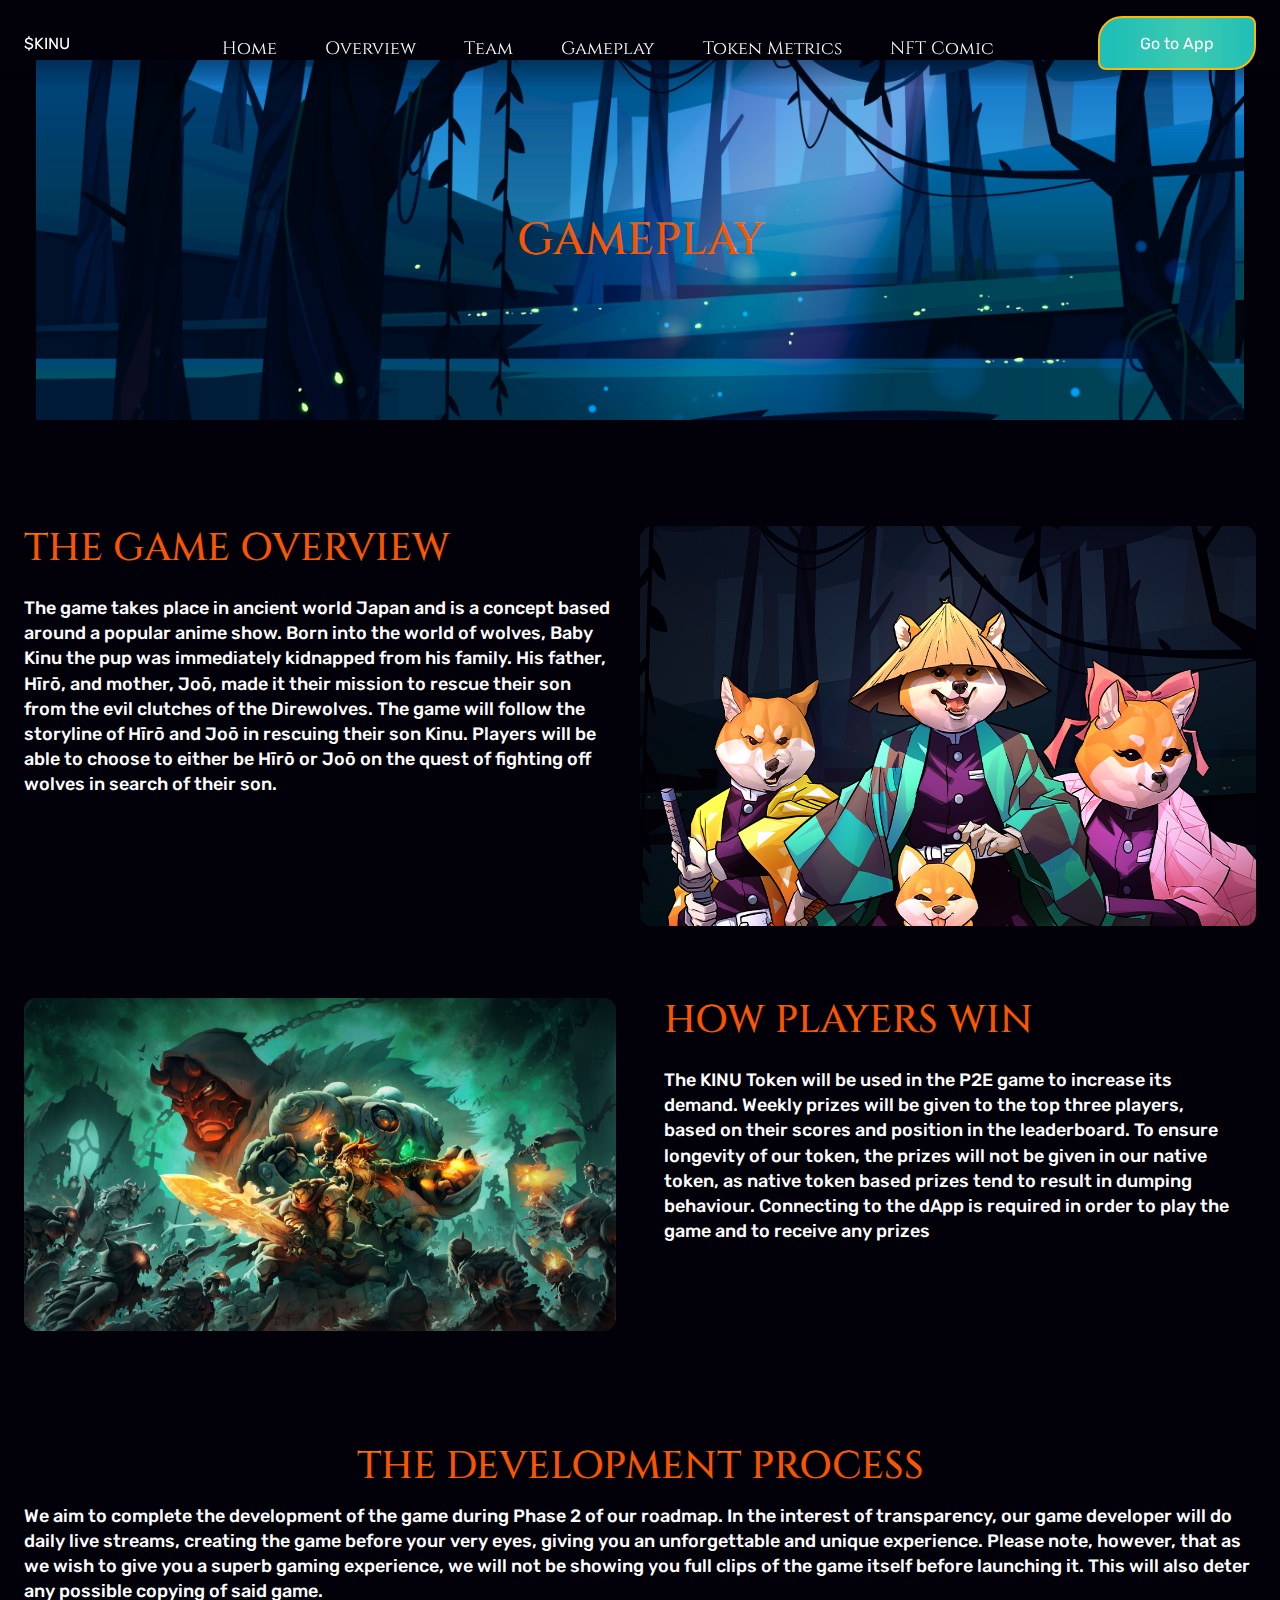
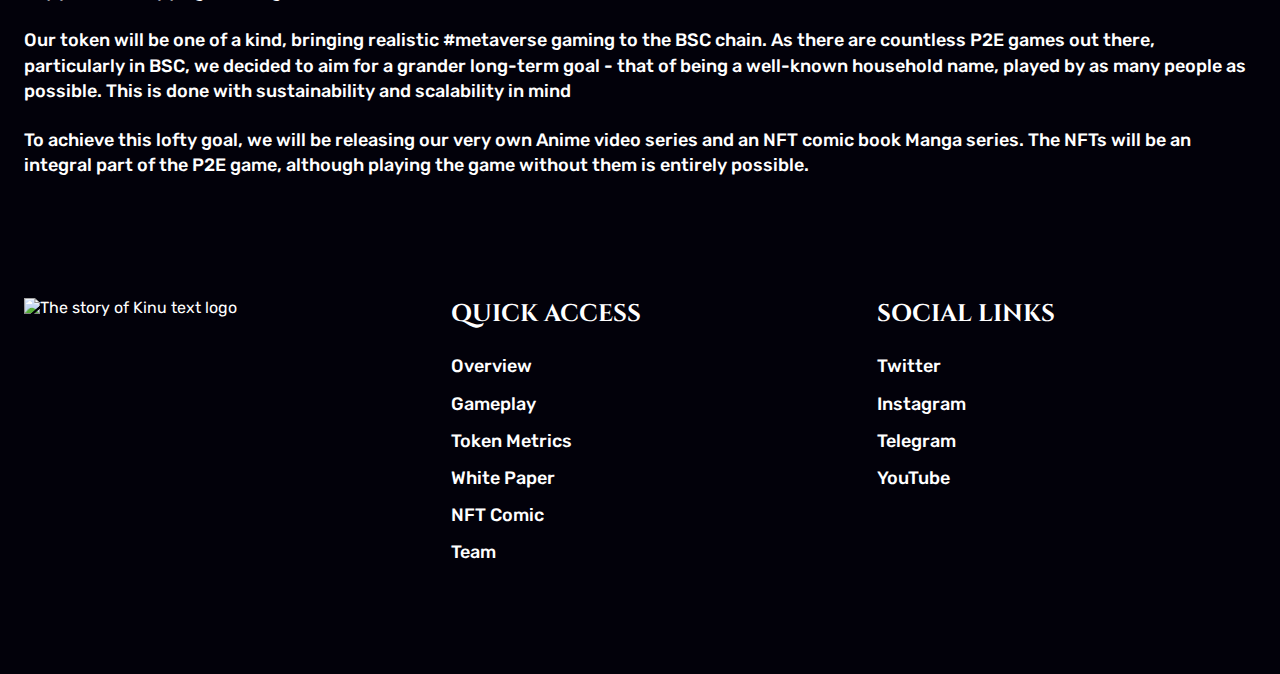
==== gameplay.html @ 8a2d0a61 "created new layout for overview section" ====
<!DOCTYPE html>
<html lang="en">
<head>
    <meta charset="UTF-8">
    <meta http-equiv="X-UA-Compatible" content="IE=edge">
    <meta name="description" content="">
    <meta name="viewport" content="width=device-width, initial-scale=1.0">
    <title>The Story of $KINU</title>

     <!--Favicon-->
    <link rel="icon" href="assets/images/favicon.png">

    <!--Google font-->
    <link rel="preconnect" href="https://fonts.googleapis.com">
    <link rel="preconnect" href="https://fonts.gstatic.com" crossorigin>
    <link href="https://fonts.googleapis.com/css2?family=Cinzel:wght@400;500;600;700&display=swap" rel="stylesheet">

    <link rel="preconnect" href="https://fonts.googleapis.com">
    <link rel="preconnect" href="https://fonts.gstatic.com" crossorigin>
    <link href="https://fonts.googleapis.com/css2?family=Rubik:wght@400;500;600;700&display=swap" rel="stylesheet">

    <!--Custom Stylesheet-->
    <link rel="stylesheet" type="text/css" href="assets/css/style.css" />

    <!--OWL CAROUSEL CSS CDN-->
    <link rel="stylesheet" type="text/css" href="https://cdnjs.cloudflare.com/ajax/libs/OwlCarousel2/2.2.1/assets/owl.carousel.min.css">
    <link rel="stylesheet" type="text/css" href="https://cdnjs.cloudflare.com/ajax/libs/OwlCarousel2/2.2.1/assets/owl.theme.default.min.css">
</head>
<body>
    <!-- <div class="token-address"><p>0x3568792aa59ed5b1108bf2f4df4156bf35a94171</p></div> -->
    <nav class="navbar">

        <!--NAVBAR LOGO-->
        <a href="index.html" class="nav-logo">$KINU</a>

        <!--NAV LINKS-->
            <ul class="nav-menu">
                <li class="nav-item">
                    <a href="index.html" class="nav-link">Home</a>
                </li>
                <li class="nav-item">
                    <a href="overview.html" class="nav-link">Overview</a>
                </li>
                <li class="nav-item">
                    <a href="team.html" class="nav-link">Team</a>
                </li>
                <li class="nav-item">
                    <a href="gameplay.html" class="nav-link">Gameplay</a>
                </li>
                <li class="nav-item">
                    <a href="token.html" class="nav-link">Token Metrics</a>
                </li>
                <li class="nav-item">
                    <a href="manga.html" class="nav-link">NFT Comic</a>
                </li>
            </ul>     
        <!--Nav Button-->
        <div class="cta-container"><a href="#" class="btn">Go to App</a></div>

        <div class="hamburger">
            <span class="bar"></span>
            <span class="bar"></span>
            <span class="bar"></span>
        </div>
    </nav>

    <div class="page-wrapper">
        <div class="overview-banner__container">
            <div class="details-container">
                <h1>GAMEPLAY</h1>
            </div>
        </div>
    </div>
    <section class="game-overview__section">
        <div class="description-container">
            <h2>THE GAME OVERVIEW</h2>
            <p>The game takes place in ancient world Japan and is a concept based around a popular
                anime show. Born into the world of wolves, Baby Kinu the pup was immediately kidnapped
                from his family. His father, Hīrō, and mother, Joō, made it their mission to rescue their son
                from the evil clutches of the Direwolves. The game will follow the storyline of Hīrō and Joō in
                rescuing their son Kinu. Players will be able to choose to either be Hīrō or Joō on the quest
                of fighting off wolves in search of their son.</p>
        </div>

        <div class="image-container kinu-image">
            <img src="assets/images/kinu-fam.png" alt=" image of all characters in the gameplay" >
        </div>
    </section>


    <section class="player-section">
            <div class="image-container">
                <img src="assets/images/gameplay-img.jpg" alt="image showing Shiba rescue mission">
            </div>
            <div class="description-container">
                <h2>How players Win</h2>
                <p>The KINU Token will be used in the P2E game to increase its demand. Weekly prizes will be
                    given to the top three players, based on their scores and position in the leaderboard. To
                    ensure longevity of our token, the prizes will not be given in our native token, as native token
                    based prizes tend to result in dumping behaviour. Connecting to the dApp is required in
                    order to play the game and to receive any prizes
                </p>
            </div>

    </section>

    <section class="development-section">
        <h2>The Development Process</h2>
        <p>We aim to complete the development of the game during Phase 2 of our roadmap. In the
            interest of transparency, our game developer will do daily live streams, creating the game
            before your very eyes, giving you an unforgettable and unique experience. Please note,
            however, that as we wish to give you a superb gaming experience, we will not be showing
            you full clips of the game itself before launching it. This will also deter any possible copying
            of said game.
        </p>

        <p>Our token will be one of a kind, bringing realistic #metaverse gaming to the BSC chain. As
            there are countless P2E games out there, particularly in BSC, we decided to aim for a
            grander long-term goal - that of being a well-known household name, played by as many
            people as possible. This is done with sustainability and scalability in mind
        </p>

        <p>
            To achieve this lofty goal, we will be releasing our very own Anime video series and an NFT
            comic book Manga series. The NFTs will be an integral part of the P2E game, although
            playing the game without them is entirely possible.
        </p>
    </section>

   <footer>
       <main class="footer-container">
           <div class="text-logo footer-content">
               <img src="assets/images/kinu-textLogo.png" class="footer-logo" alt="The story of Kinu text logo">
           </div>

           <div class="quick-access footer-content">
               <h4>Quick Access</h4>
               <div class="link-list">
                   <ul>
                       <li class="list-item"><a href="overview.html">Overview</a></li>
                       <li class="list-item"><a href="gameplay.html">Gameplay</a></li>
                       <li class="list-item"><a href="token.html">Token Metrics</a></li>
                       <li class="list-item"><a href="">White Paper</a></li>
                       <li class="list-item"><a href="manga.html">NFT Comic</a></li>
                       <li class="list-item"><a href="team.html">Team</a></li>
                   </ul>
               </div>
           </div>

           <div class="social-links footer-content">
               <h4>Social Links</h4>
               <div class="social-link-wrapper">
                   <ul>
                       <li class="socials"><a href="">Twitter</a></li>
                       <li class="socials"><a href="">Instagram</a></li>
                       <li class="socials"><a href="">Telegram</a></li>
                       <li class="socials"><a href="">YouTube</a></li>
                   </ul>
               </div>
           </div>
       </main>
    </footer>


<script src="assets/js/script.js"></script>

    <!--Jquery CDN-->
<script src="https://cdnjs.cloudflare.com/ajax/libs/jquery/3.6.0/jquery.min.js"></script>


</body>
</html>
---- assets/css/style.css ----
/*SASS mixins meida query can be included in a class name suing this:
li{
    @include mQ(600px){
        width: 100%;
    }
}*/
html {
  scroll-behavior: smooth;
}

@font-face {
  font-family: ViceCitySans;
  src: url(../fonts/ViceCitySans.otf);
}
/*General styling*/
* {
  -webkit-box-sizing: border-box;
          box-sizing: border-box;
  margin: 0;
  padding: 0;
}

body {
  background-color: #02010a;
  max-width: 1440px;
  margin: auto;
  color: #fff;
  font-family: "Rubik", sans-serif;
}

h1 {
  font-size: clamp(2rem, 3.5vw, 3.5rem);
}

h2 {
  font-size: clamp(1.72rem, 3vw, 2.5rem);
}

h4 {
  font-size: clamp(20px, 2.5vw, 24px);
}

h1, h2, h3 {
  font-family: "Cinzel", serif;
  color: #FD5200;
  -webkit-text-stroke: 0.1px #FFB800;
  text-transform: uppercase;
  font-weight: 500;
}

a {
  text-decoration: none;
  color: #fff;
}

.btn {
  padding: 15px 40px;
  border: 2px solid #ffb800;
  border-radius: 24px 8px;
  background: -webkit-gradient(linear, left top, right top, color-stop(8%, rgba(32, 191, 183, 0.2)), color-stop(58.79%, rgba(191, 249, 146, 0.186)), to(rgba(32, 191, 183, 0.2))), #20BFB7;
  background: linear-gradient(90deg, rgba(32, 191, 183, 0.2) 8%, rgba(191, 249, 146, 0.186) 58.79%, rgba(32, 191, 183, 0.2) 100%), #20BFB7;
  -webkit-transition: 0.3s;
  transition: 0.3s;
  height: 54px;
  width: auto;
  display: -webkit-box;
  display: -ms-flexbox;
  display: flex;
  -webkit-box-pack: center;
      -ms-flex-pack: center;
          justify-content: center;
  -webkit-box-align: center;
      -ms-flex-align: center;
          align-items: center;
}

.pushable {
  background: #1b3752;
  border: none;
  border-radius: 12px;
  padding: 0;
  cursor: pointer;
}

.pushable:hover .front {
  -webkit-transform: translateY(-8px);
          transform: translateY(-8px);
}

.pushable:active .front {
  -webkit-transform: translateY(-4px);
          transform: translateY(-4px);
}

.front {
  display: -webkit-box;
  display: -ms-flexbox;
  display: flex;
  -webkit-box-pack: center;
      -ms-flex-pack: center;
          justify-content: center;
  -webkit-box-align: center;
      -ms-flex-align: center;
          align-items: center;
  padding: 15px 40px;
  border-radius: 15px;
  font-size: 18px;
  background: linear-gradient(190deg, #00ffff 20%, #336699 100%);
  color: white;
  -webkit-transform: translateY(-6px);
          transform: translateY(-6px);
  will-change: transform;
  -webkit-transition: -webkit-transform 250ms;
  transition: -webkit-transform 250ms;
  transition: transform 250ms;
  transition: transform 250ms, -webkit-transform 250ms;
  font-family: "Rubik", sans-serif;
  font-weight: 500;
}

.pushable:focus:not(:focus-visible) {
  outline: none;
}

p {
  font-size: 18px;
  color: #fff;
  line-height: 1.4;
  font-weight: 500;
}

li {
  list-style: none;
  font-size: 18px;
  color: #fff;
  line-height: 1.4;
  font-weight: 500;
}

/*=======HEADER AND NAVBAR SECTION STYLING======*/
.token-address {
  width: 100%;
  padding: 24px 40px;
  display: -webkit-box;
  display: -ms-flexbox;
  display: flex;
  -webkit-box-pack: center;
      -ms-flex-pack: center;
          justify-content: center;
  -webkit-box-align: center;
      -ms-flex-align: center;
          align-items: center;
  background-color: #441701;
  height: 24px;
  overflow: hidden;
}

/*========NAVIGATION STYLING========*/
/*========NAVIGATION STYLING========*/
.navbar {
  display: -webkit-box;
  display: -ms-flexbox;
  display: flex;
  -webkit-box-pack: justify;
      -ms-flex-pack: justify;
          justify-content: space-between;
  -webkit-box-align: center;
      -ms-flex-align: center;
          align-items: center;
  padding: 1rem 1.5rem;
  position: fixed;
  z-index: 99999999;
  width: 100%;
  top: 0;
  left: 0;
  background: -webkit-gradient(linear, left top, left bottom, from(#02010A), color-stop(28.12%, rgba(2, 1, 10, 0.78)), to(rgba(2, 1, 10, 0.03)));
  background: linear-gradient(180deg, #02010A 0%, rgba(2, 1, 10, 0.78) 28.12%, rgba(2, 1, 10, 0.03) 100%);
}

.logo {
  width: 80px;
  height: auto;
  margin-top: 12px;
}

.hamburger {
  display: none;
}

.bar {
  display: block;
  width: 25px;
  height: 3px;
  margin: 5px auto;
  -webkit-transition: all 0.3s ease-in-out;
  transition: all 0.3s ease-in-out;
  background-color: #fff;
}

.nav-menu {
  display: -webkit-box;
  display: -ms-flexbox;
  display: flex;
  -webkit-box-pack: justify;
      -ms-flex-pack: justify;
          justify-content: space-between;
  -webkit-box-align: center;
      -ms-flex-align: center;
          align-items: center;
  font-family: "Cinzel", serif;
  font-weight: normal;
  margin-top: 12px;
}

.nav-item {
  margin-left: 3rem;
}

.nav-link {
  font-weight: 400;
  color: #fff;
}
.nav-link:hover {
  color: #20BFB7;
}

.nav-cta {
  margin-top: 12px;
}

@media only screen and (max-width: 1040px) {
  .navbar {
    background-color: #02010a;
    position: fixed;
    top: 0;
    width: 100%;
    z-index: 99999999999;
  }

  .nav-menu {
    position: fixed;
    left: -100%;
    top: 3.3rem;
    height: 100%;
    -webkit-box-orient: vertical;
    -webkit-box-direction: normal;
        -ms-flex-direction: column;
            flex-direction: column;
    background-color: #02010a;
    width: 100%;
    border-radius: 10px;
    text-align: center;
    -webkit-transition: 0.3s;
    transition: 0.3s;
    -webkit-box-shadow: 0 10px 27px rgba(0, 0, 0, 0.05);
            box-shadow: 0 10px 27px rgba(0, 0, 0, 0.05);
    z-index: 99999999999;
  }

  .nav-menu.active {
    left: 0;
    z-index: 99999999999;
  }

  .nav-item {
    margin: 2.5rem 0;
  }

  .hamburger {
    display: block;
    cursor: pointer;
  }

  .hamburger.active .bar:nth-child(2) {
    opacity: 0;
  }

  .hamburger.active .bar:nth-child(1) {
    -webkit-transform: translateY(8px) rotate(45deg);
    transform: translateY(8px) rotate(45deg);
  }

  .hamburger.active .bar:nth-child(3) {
    -webkit-transform: translateY(-8px) rotate(-45deg);
    transform: translateY(-8px) rotate(-45deg);
  }
}
/*=======END OF NAVBAR STYLING======*/
/*=======HEADER SECTION STYLING======*/
.header-section {
  background-size: cover;
  max-width: 1440px;
  margin: auto;
  position: relative;
}

.available-img {
  width: 80%;
  margin: auto;
  margin-bottom: 48px;
}

.hero-details {
  display: -webkit-box;
  display: -ms-flexbox;
  display: flex;
  -webkit-box-pack: center;
      -ms-flex-pack: center;
          justify-content: center;
  -webkit-box-align: center;
      -ms-flex-align: center;
          align-items: center;
  -webkit-box-orient: vertical;
  -webkit-box-direction: normal;
      -ms-flex-direction: column;
          flex-direction: column;
  width: 100%;
  margin-top: 24px;
  position: absolute;
  top: 50%;
}
.hero-details .logo-text {
  max-width: 550px;
  height: auto;
}

.parallax {
  position: relative;
  height: 50%;
  margin-top: 20px;
  width: 100vw;
}

.cta-container {
  display: -webkit-box;
  display: -ms-flexbox;
  display: flex;
  -webkit-box-pack: center;
      -ms-flex-pack: center;
          justify-content: center;
  -webkit-box-align: center;
      -ms-flex-align: center;
          align-items: center;
  -webkit-box-orient: vertical;
  -webkit-box-direction: normal;
      -ms-flex-direction: column;
          flex-direction: column;
}
.cta-container h2 {
  margin-bottom: 24px;
}
.cta-container .cta-links {
  display: -webkit-box;
  display: -ms-flexbox;
  display: flex;
  -webkit-box-orient: horizontal;
  -webkit-box-direction: normal;
      -ms-flex-direction: row;
          flex-direction: row;
}
.cta-container .cta-links .cta-icon {
  font-size: 32px;
  margin-right: 12px;
}
.cta-container .cta-links button.exception {
  margin-right: 24px;
}

@media (max-width: 1040px) {
  .parallax {
    margin-top: 20%;
  }
}
@media only screen and (max-width: 940px) {
  .parallax {
    height: 60%;
  }
}
@media (max-width: 375px) {
  .hero-details {
    top: 40%;
  }
}
@media only screen and (max-width: 600px) {
  .cta-container .btn {
    padding: 10px 30px;
    height: 48px;
  }

  .front {
    padding: 10px 30px;
    border-radius: 12px;
  }
}
@media only screen and (max-width: 400px) {
  .available-img {
    width: 90%;
    margin-bottom: 24px;
  }
}
/*=======END OF HEADER SECTION STYLING======*/
/*=========OVERVIEW-HOMEPAGE-SECTION=======*/
/*========END OF HOMEPAGE-OVERVIEW SECTION======*/
.overview-section {
  display: -webkit-box;
  display: -ms-flexbox;
  display: flex;
  -webkit-box-orient: horizontal;
  -webkit-box-direction: normal;
      -ms-flex-direction: row;
          flex-direction: row;
  padding: 10px 24px;
  width: 100%;
  margin-top: 96px;
  margin-top: unset;
  -webkit-box-pack: center;
      -ms-flex-pack: center;
          justify-content: center;
  background: url("../images/overview-bg.png") no-repeat center;
  background-size: cover;
  height: auto;
  padding: 24px;
}
.overview-section h2 {
  line-height: 1.2;
  margin-bottom: 24px;
}
.overview-section .description-container {
  padding-right: 24px;
}
.overview-section .description-container {
  -webkit-box-orient: vertical;
  -webkit-box-direction: normal;
      -ms-flex-direction: column;
          flex-direction: column;
  -webkit-box-pack: center;
      -ms-flex-pack: center;
          justify-content: center;
  width: 50%;
  margin-right: 48px;
  background-color: rgba(2, 1, 10, 0.6);
  position: relative;
  padding-right: unset;
  height: auto;
  -webkit-clip-path: polygon(10% 0, 100% 0, 100% 100%, 0 100%, 0 10%);
          clip-path: polygon(10% 0, 100% 0, 100% 100%, 0 100%, 0 10%);
}
.overview-section .description-container h2 {
  background-color: #20BFB7;
  padding: 12px;
  width: 100%;
  text-align: center;
}
.overview-section .description-container .explainer-paragraph {
  padding: 12px 24px;
  display: -webkit-box;
  display: -ms-flexbox;
  display: flex;
  -webkit-box-pack: center;
      -ms-flex-pack: center;
          justify-content: center;
  -webkit-box-align: center;
      -ms-flex-align: center;
          align-items: center;
  -webkit-box-orient: vertical;
  -webkit-box-direction: normal;
      -ms-flex-direction: column;
          flex-direction: column;
}
.overview-section .description-container p {
  margin-bottom: 24px;
  font-weight: 400;
  text-align: center;
}
.overview-section .image-container {
  background: url("../images/video-frame.png") no-repeat;
  background-size: contain;
  background-position: center;
  height: 450px;
  display: -webkit-box;
  display: -ms-flexbox;
  display: flex;
  -webkit-box-pack: center;
      -ms-flex-pack: center;
          justify-content: center;
  -webkit-box-align: center;
      -ms-flex-align: center;
          align-items: center;
  margin-top: 60px;
}
.overview-section .image-container video {
  width: -webkit-fit-content;
  width: -moz-fit-content;
  width: fit-content;
  max-height: 340px;
  border-radius: 12px;
  margin-bottom: 36px;
}

@media only screen and (max-width: 700px) {
  .overview-section {
    -webkit-box-orient: vertical;
    -webkit-box-direction: normal;
        -ms-flex-direction: column;
            flex-direction: column;
    width: 100%;
    margin-top: 12px;
  }
  .overview-section .description-container, .overview-section .image-container {
    width: 100%;
    padding-right: unset;
  }
  .overview-section .description-container {
    margin-top: 48px;
    margin-left: unset;
  }
  .overview-section .image-container {
    width: 100%;
    margin: auto;
    height: 450px;
  }
  .overview-section .image-container video {
    width: 90%;
    max-height: 310px;
    border-radius: 12px;
  }
}
/*=========HOMEPAGE GAMEPLAY SECTION STYLING========*/
.gameplay-section {
  margin-top: 96px;
}
.gameplay-section h2 {
  text-align: center;
}
.gameplay-section .gameplay-wrapper {
  display: -webkit-box;
  display: -ms-flexbox;
  display: flex;
  -webkit-box-orient: horizontal;
  -webkit-box-direction: normal;
      -ms-flex-direction: row;
          flex-direction: row;
  padding: 10px 24px;
  width: 100%;
  margin-top: 96px;
  margin-top: 48px;
}
.gameplay-section .gameplay-wrapper h2 {
  line-height: 1.2;
  margin-bottom: 24px;
}
.gameplay-section .gameplay-wrapper .description-container {
  padding-right: 24px;
}
.gameplay-section .image-container {
  border-radius: 12px;
  width: 50%;
}
.gameplay-section .image-container img {
  width: 100%;
  height: auto;
  border-radius: 12px;
}
.gameplay-section .description-container {
  -webkit-box-orient: vertical;
  -webkit-box-direction: normal;
      -ms-flex-direction: column;
          flex-direction: column;
  -webkit-box-pack: center;
      -ms-flex-pack: center;
          justify-content: center;
  width: 50%;
  margin-left: 48px;
}
.gameplay-section .description-container .btn {
  float: right;
}
.gameplay-section .description-container .gameplay-item {
  display: -webkit-box;
  display: -ms-flexbox;
  display: flex;
  -webkit-box-orient: horizontal;
  -webkit-box-direction: normal;
      -ms-flex-direction: row;
          flex-direction: row;
  margin-bottom: 48px;
  width: 100%;
}
.gameplay-section .description-container .gameplay-item .img-icon {
  width: 20%;
  height: auto;
  margin-right: 24px;
}
.gameplay-section .description-container .gameplay-item .img-icon img {
  width: 80%;
}
.gameplay-section .description-container .gameplay-item .text-description {
  display: -webkit-box;
  display: -ms-flexbox;
  display: flex;
  -webkit-box-orient: vertical;
  -webkit-box-direction: normal;
      -ms-flex-direction: column;
          flex-direction: column;
  width: 80%;
}
.gameplay-section .description-container h4 {
  text-transform: uppercase;
  line-height: 1.2;
  font-family: "Cinzel", serif;
  color: #FD5200;
  margin-bottom: 12px;
}

@media only screen and (max-width: 900px) {
  .gameplay-section .description-container .gameplay-item .img-icon {
    width: 30%;
    height: auto;
    margin-right: 12px;
  }
  .gameplay-section .description-container .gameplay-item .img-icon img {
    width: 100%;
  }
  .gameplay-section .description-container .gameplay-item .text-description {
    width: 70%;
  }
}
@media only screen and (max-width: 700px) {
  .gameplay-section .gameplay-wrapper {
    -webkit-box-orient: vertical;
    -webkit-box-direction: normal;
        -ms-flex-direction: column;
            flex-direction: column;
    width: 100%;
    margin-top: 24px;
  }
  .gameplay-section .gameplay-wrapper .description-container, .gameplay-section .gameplay-wrapper .image-container {
    width: 100%;
    padding-right: unset;
  }
  .gameplay-section .description-container {
    margin-top: 48px;
    margin-left: unset;
  }
  .gameplay-section .description-container .gameplay-item .img-icon {
    width: 20%;
    height: auto;
    margin-right: 24px;
  }
}
@media only screen and (max-width: 400px) {
  .gameplay-section {
    margin-top: unset;
  }
  .gameplay-section .description-container .btn {
    float: unset;
    margin-left: auto;
  }
  .gameplay-section .gameplay-wrapper .gameplay-item {
    display: -webkit-box;
    display: -ms-flexbox;
    display: flex;
    -webkit-box-orient: vertical;
    -webkit-box-direction: normal;
        -ms-flex-direction: column;
            flex-direction: column;
    -webkit-box-align: center;
        -ms-flex-align: center;
            align-items: center;
    width: 100%;
    text-align: center;
  }
  .gameplay-section .gameplay-wrapper .gameplay-item .img-icon {
    width: 30%;
    height: auto;
    margin-bottom: 12px;
  }
  .gameplay-section .gameplay-wrapper .gameplay-item .img-icon img {
    max-width: 80%;
    height: auto;
  }
  .gameplay-section .gameplay-wrapper .gameplay-item .text-description {
    width: 100%;
  }
}
/*=========END OF HOMEPAGE GAMEPLAY SECTION STYLING========*/
/*==========ROAADMAP SECTION STYLING========*/
.roadmap-section {
  margin-top: 96px;
  padding: 0 15px;
  margin-bottom: 48px;
}
.roadmap-section h2 {
  text-align: center;
  margin-bottom: 48px;
}

.roadmap-container {
  /* The actual timeline (the vertical ruler) */
  /* The actual timeline (the vertical ruler) */
  /* Container around content */
  /* The circles on the timeline */
  /* Place the container to the left */
  /* Place the container to the right */
  /* Add arrows to the left container (pointing right) */
  /* Add arrows to the right container (pointing left) */
  /* Fix the circle for containers on the right side */
  /* The actual content */
}
.roadmap-container .timeline {
  position: relative;
  max-width: 900px;
  margin: 0 auto;
}
.roadmap-container .timeline::after {
  content: "";
  position: absolute;
  width: 2px;
  background-color: #c6a248;
  top: 0;
  bottom: 0;
  left: 50%;
  margin-left: -3px;
}
.roadmap-container .container {
  padding: 10px 40px;
  position: relative;
  background-color: inherit;
  width: 50%;
}
.roadmap-container .container::after {
  content: "";
  position: absolute;
  width: 20px;
  height: 20px;
  right: -12px;
  background-color: #20BFB7;
  border: 4px solid #327572;
  top: 15px;
  border-radius: 50%;
  z-index: 1;
}
.roadmap-container .left {
  left: 0;
}
.roadmap-container .right {
  left: 50%;
}
.roadmap-container .left::before {
  content: " ";
  height: 0;
  position: absolute;
  top: 22px;
  width: 0;
  z-index: 1;
  right: 30px;
  border: medium solid #c6a248;
  border-width: 10px 0 10px 10px;
  border-color: transparent transparent transparent #c6a248;
}
.roadmap-container .right::before {
  content: " ";
  height: 0;
  position: absolute;
  top: 22px;
  width: 0;
  z-index: 1;
  left: 30px;
  border: medium solid #c6a248;
  border-width: 10px 10px 10px 0;
  border-color: transparent #c6a248 transparent transparent;
}
.roadmap-container .right::after {
  left: -16px;
}
.roadmap-container .item {
  position: relative;
}

@media screen and (max-width: 600px) {
  .roadmap-container {
    /* Place the timelime to the left */
    /* Full-width containers */
    /* Make sure that all arrows are pointing leftwards */
    /* Make sure all circles are at the same spot */
    /* Make all right containers behave like the left ones */
  }
  .roadmap-container .timeline::after {
    left: 31px;
  }
  .roadmap-container .container {
    width: 100%;
    padding-left: 70px;
    padding-right: 25px;
  }
  .roadmap-container .container::before {
    left: 60px;
    border: medium solid #c6a248;
    border-width: 10px 10px 10px 0;
    border-color: transparent #c6a248 transparent transparent;
  }
  .roadmap-container .left::after, .roadmap-container .right::after {
    left: 15px;
  }
  .roadmap-container .right {
    left: 0%;
  }
}
.roadmap-wrapper {
  max-width: 380px;
  height: auto;
  background-color: #02010a;
  border: 1px solid #c6a248;
  border-radius: 12px;
  padding: 12px;
}
.roadmap-wrapper .roadmap-number {
  display: -webkit-box;
  display: -ms-flexbox;
  display: flex;
  -webkit-box-pack: center;
      -ms-flex-pack: center;
          justify-content: center;
  -webkit-box-align: center;
      -ms-flex-align: center;
          align-items: center;
  margin: 24px 0;
}
.roadmap-wrapper img {
  width: 100px !important;
  height: auto;
}
.roadmap-wrapper .roadmap-item {
  margin-top: 48px;
}
.roadmap-wrapper .roadmap-item h4 {
  margin-bottom: 24px;
  color: #FD5200;
}
.roadmap-wrapper .roadmap-item .roadmap-list {
  margin-bottom: 12px;
}
.roadmap-wrapper .roadmap-item li {
  margin-bottom: 24px;
  display: -webkit-box;
  display: -ms-flexbox;
  display: flex;
  -webkit-box-align: center;
      -ms-flex-align: center;
          align-items: center;
  color: #fff;
}
.roadmap-wrapper .roadmap-item li img {
  margin-right: 12px;
  padding: 8px;
  width: 35px !important;
}

.kinuverse-section {
  padding: 0 15px;
}

.kinuverse-wrapper {
  background: url("../images/meta-bg.jpg") no-repeat center;
  height: 350px;
  width: 100%;
  display: -webkit-box;
  display: -ms-flexbox;
  display: flex;
  -webkit-box-orient: vertical;
  -webkit-box-direction: normal;
      -ms-flex-direction: column;
          flex-direction: column;
  -webkit-box-pack: center;
      -ms-flex-pack: center;
          justify-content: center;
  -webkit-box-align: center;
      -ms-flex-align: center;
          align-items: center;
}
.kinuverse-wrapper h2 {
  margin-bottom: 24px;
}

/*======FOOTER SECTION STYLING=====*/
footer {
  margin-top: 96px;
  height: 400px;
  position: relative;
}

.footer-container {
  display: -webkit-box;
  display: -ms-flexbox;
  display: flex;
  -webkit-box-pack: center;
      -ms-flex-pack: center;
          justify-content: center;
}
.footer-container .footer-content {
  -webkit-box-flex: 1;
      -ms-flex: 1;
          flex: 1;
  padding: 24px;
}
.footer-container .footer-content h4 {
  font-family: "Cinzel", serif;
  text-transform: uppercase;
  margin-bottom: 24px;
}
.footer-container .footer-content li {
  margin-bottom: 12px;
}
.footer-container .footer-content li a {
  -webkit-transition: all 0.3s;
  transition: all 0.3s;
}
.footer-container .footer-content li a:hover {
  color: #20BFB7;
  -webkit-transition: all 0.3s;
  transition: all 0.3s;
}
.footer-container .footer-logo {
  width: 100%;
  min-width: 200px;
}

@media only screen and (max-width: 780px) {
  footer {
    height: auto;
  }

  .footer-container {
    -webkit-box-orient: horizontal;
    -webkit-box-direction: normal;
        -ms-flex-flow: row wrap;
            flex-flow: row wrap;
    padding-left: 12px;
    padding-bottom: 12px;
  }
  .footer-container .footer-conten {
    -webkit-box-flex: 0;
        -ms-flex: 0;
            flex: 0;
  }
}
.character-section {
  position: relative;
  margin-bottom: 48px;
}
.character-section h2 {
  text-align: center;
  margin-bottom: 24px;
}
.character-section .next, .character-section .prev {
  width: 36px;
  height: auto;
}

.splide__arrow {
  background: unset !important;
}

.character-container {
  padding: 24px;
}
.character-container .splide__slide__container {
  display: -webkit-box;
  display: -ms-flexbox;
  display: flex;
  -webkit-box-orient: vertical;
  -webkit-box-direction: normal;
      -ms-flex-direction: column;
          flex-direction: column;
  -webkit-box-pack: center;
      -ms-flex-pack: center;
          justify-content: center;
  -webkit-box-align: center;
      -ms-flex-align: center;
          align-items: center;
}
.character-container img {
  max-width: 500px;
  height: auto;
  -o-object-fit: cover;
     object-fit: cover;
  -o-object-position: center;
     object-position: center;
}
.character-container h2 {
  margin-top: 24px;
  font-size: 48px;
  font-size: ViceCitySans !important;
}
.character-container h4 {
  color: #20BFB7;
  margin-top: -8px;
}
.character-container ul.splide__pagination {
  display: none;
}

@media (max-width: 500px) {
  .character-container img {
    max-width: 300px;
    height: auto;
  }
}
/*=======OVERVIEW PAGE STYLING======*/
.page-wrapper {
  padding: 0 36px;
  margin-top: 60px;
}

@media only screen and (max-width: 700px) {
  .page-wrapper {
    padding: 0 24px;
  }
}
.overview-banner__container {
  width: 100%;
  height: 360px;
  background: url("../images/overview-bg.png") no-repeat center;
  background-size: cover;
}
.overview-banner__container .details-container {
  display: -webkit-box;
  display: -ms-flexbox;
  display: flex;
  -webkit-box-pack: center;
      -ms-flex-pack: center;
          justify-content: center;
}
.overview-banner__container .details-container h1 {
  margin-top: 150px;
}

/*------INTRO SECTION WRAPPER-----*/
.intro-section {
  margin-top: 72px;
}
.intro-section .wrapper h2 {
  margin-bottom: 12px;
}

/*------GAME DEVELOPMENT SECTION STYLING-----*/
.gameDev-section {
  margin: 72px 0;
}
.gameDev-section h2 {
  margin-bottom: 12px;
}
.gameDev-section p {
  margin-bottom: 24px;
}
.gameDev-section .cta-gameplay {
  display: -webkit-box;
  display: -ms-flexbox;
  display: flex;
  -webkit-box-pack: center;
      -ms-flex-pack: center;
          justify-content: center;
  margin: 48px;
}

.gameplay-item {
  margin-top: 12px;
}
.gameplay-item .gameplay-list {
  margin-bottom: 12px;
}
.gameplay-item li {
  margin-bottom: 24px;
  display: -webkit-box;
  display: -ms-flexbox;
  display: flex;
  -webkit-box-align: center;
      -ms-flex-align: center;
          align-items: center;
  color: #fff;
}
.gameplay-item li img {
  margin-right: 12px;
  padding: 8px;
  width: 35px !important;
}

/*======TEAM WEBPAGE STYLING-======*/
.team-banner__container {
  width: 100%;
  height: 360px;
  background: url("../images/token-bg.png") no-repeat center;
  background-size: cover;
}
.team-banner__container .details-container {
  display: -webkit-box;
  display: -ms-flexbox;
  display: flex;
  -webkit-box-pack: center;
      -ms-flex-pack: center;
          justify-content: center;
}
.team-banner__container .details-container h1 {
  margin-top: 150px;
}

.team-section {
  margin-bottom: 72px;
}

/*========GAMEPLAY WEBPAGE STYLING======*/
.game-overview__section {
  display: -webkit-box;
  display: -ms-flexbox;
  display: flex;
  -webkit-box-orient: horizontal;
  -webkit-box-direction: normal;
      -ms-flex-direction: row;
          flex-direction: row;
  padding: 10px 24px;
  width: 100%;
  margin-top: 96px;
}
.game-overview__section h2 {
  line-height: 1.2;
  margin-bottom: 24px;
}
.game-overview__section .description-container {
  padding-right: 24px;
}
.game-overview__section .description-container {
  -webkit-box-orient: vertical;
  -webkit-box-direction: normal;
      -ms-flex-direction: column;
          flex-direction: column;
  -webkit-box-pack: center;
      -ms-flex-pack: center;
          justify-content: center;
  width: 50%;
}
.game-overview__section .description-container h2 {
  width: 80%;
  line-height: 1.2;
}
.game-overview__section .description-container p {
  margin-bottom: 36px;
}
.game-overview__section .image-container {
  width: 50%;
}
.game-overview__section .image-container img {
  width: 100%;
  height: 400px;
  -o-object-fit: cover;
     object-fit: cover;
  -o-object-position: center;
     object-position: center;
  border-radius: 12px;
}

@media only screen and (max-width: 700px) {
  .game-overview__section {
    -webkit-box-orient: vertical;
    -webkit-box-direction: normal;
        -ms-flex-direction: column;
            flex-direction: column;
    width: 100%;
  }
  .game-overview__section .description-container, .game-overview__section .image-container {
    width: 100%;
    padding-right: unset;
  }
  .game-overview__section .description-container h2 {
    width: 100%;
  }
  .game-overview__section .image-container {
    margin-top: 48px;
  }
}
/*-------PLAYER SECTION STYLING------*/
.player-section {
  margin-top: 96px;
  display: -webkit-box;
  display: -ms-flexbox;
  display: flex;
  -webkit-box-orient: horizontal;
  -webkit-box-direction: normal;
      -ms-flex-direction: row;
          flex-direction: row;
  padding: 10px 24px;
  width: 100%;
  margin-top: 96px;
  margin-top: 48px;
}
.player-section h2 {
  line-height: 1.2;
  margin-bottom: 24px;
}
.player-section .description-container {
  padding-right: 24px;
}
.player-section .image-container {
  width: 50%;
}
.player-section .image-container img {
  width: 100%;
  height: auto;
  border-radius: 12px;
}
.player-section .description-container {
  -webkit-box-orient: vertical;
  -webkit-box-direction: normal;
      -ms-flex-direction: column;
          flex-direction: column;
  -webkit-box-pack: center;
      -ms-flex-pack: center;
          justify-content: center;
  width: 50%;
  margin-left: 48px;
}

@media only screen and (max-width: 700px) {
  .player-section {
    -webkit-box-orient: vertical;
    -webkit-box-direction: reverse;
        -ms-flex-direction: column-reverse;
            flex-direction: column-reverse;
    width: 100%;
    margin-top: 24px;
  }
  .player-section .description-container, .player-section .image-container {
    width: 100%;
    padding-right: unset;
  }
  .player-section .description-container {
    margin-top: 48px;
    margin-bottom: 24px;
    margin-left: unset;
  }
}
/*-------development-section STYLING-----*/
.development-section {
  margin-top: 96px;
  padding: 0 24px;
}
.development-section h2 {
  text-align: center;
  margin-bottom: 12px;
}
.development-section p {
  margin-bottom: 24px;
}

/*=======TOKEN METRICS WEBPAGE STYLING======*/
.token-banner__container {
  width: 100%;
  height: 360px;
  background: url("../images/token-bg.png") no-repeat center;
  background-size: cover;
}
.token-banner__container .details-container {
  display: -webkit-box;
  display: -ms-flexbox;
  display: flex;
  -webkit-box-pack: center;
      -ms-flex-pack: center;
          justify-content: center;
}
.token-banner__container .details-container h1 {
  margin-top: 150px;
  text-align: center;
}

.token-section {
  margin-top: 72px 0;
}
.token-section h2 {
  text-align: center;
  margin-bottom: 24px;
  margin-top: 72px;
}

.token-wrapper {
  width: 100%;
  display: -webkit-box;
  display: -ms-flexbox;
  display: flex;
  -webkit-box-pack: center;
      -ms-flex-pack: center;
          justify-content: center;
  gap: 24px;
}
.token-wrapper .token-details {
  width: 50%;
  height: auto;
  border: 2px solid #c6a248;
  border-radius: 12px;
  padding: 12px;
}
.token-wrapper .token-details h4 {
  text-align: center;
  margin-bottom: 12px;
  font-family: "Reggae One", cursive;
  color: #FD5200;
}
.token-wrapper .token-details .detail {
  display: -webkit-box;
  display: -ms-flexbox;
  display: flex;
  border-bottom: 1px solid #2E281C;
  margin-bottom: 12px;
  padding: 8px;
}
.token-wrapper .token-details .detail .aside {
  margin-left: auto;
}

.task-section {
  margin: 72px 0;
}
.task-section h4 {
  margin-bottom: 12px;
  font-family: "Reggae One", cursive;
  color: #FD5200;
}
.task-section p {
  margin-bottom: 24px;
}

.task-item {
  margin-top: 12px;
  max-width: 800px;
}
.task-item .task-list {
  margin-bottom: 12px;
}
.task-item li {
  margin-bottom: 24px;
  display: -webkit-box;
  display: -ms-flexbox;
  display: flex;
  -webkit-box-align: center;
      -ms-flex-align: center;
          align-items: center;
  color: #fff;
}
.task-item li img {
  margin-right: 12px;
  padding: 8px;
  width: 35px !important;
}

@media only screen and (max-width: 860px) {
  .token-wrapper {
    -webkit-box-orient: vertical;
    -webkit-box-direction: normal;
        -ms-flex-direction: column;
            flex-direction: column;
    -webkit-box-align: center;
        -ms-flex-align: center;
            align-items: center;
  }
  .token-wrapper .token-details {
    width: 70%;
  }
}
@media only screen and (max-width: 500px) {
  .token-wrapper .token-details {
    width: 100%;
  }
}
/*========MANGA COMICS WEBPAGE STYLING=======*/
.manga-banner__container {
  width: 100%;
  height: 360px;
  background: url("../images/manga-bg.png") no-repeat center;
  background-size: cover;
}
.manga-banner__container .details-container {
  display: -webkit-box;
  display: -ms-flexbox;
  display: flex;
  -webkit-box-pack: center;
      -ms-flex-pack: center;
          justify-content: center;
  padding: 0 12px;
}
.manga-banner__container .details-container h1 {
  margin-top: 145px;
  text-align: center;
  max-width: 600px;
  margin: 145px auto 0;
  line-height: 1.2;
}

.nft-section {
  margin-top: 72px;
}
.nft-section h2 {
  text-transform: none;
  margin-bottom: 24px;
  max-width: 900px;
  line-height: 1.2;
}
.nft-section p {
  margin-bottom: 24px;
}

.task-item .task-list a {
  text-decoration: underline;
  color: #20BFB7;
  -webkit-transition: all 0.3s;
  transition: all 0.3s;
}
.task-item .task-list a:hover {
  color: #018b85;
  -webkit-transition: all 0.3s;
  transition: all 0.3s;
}
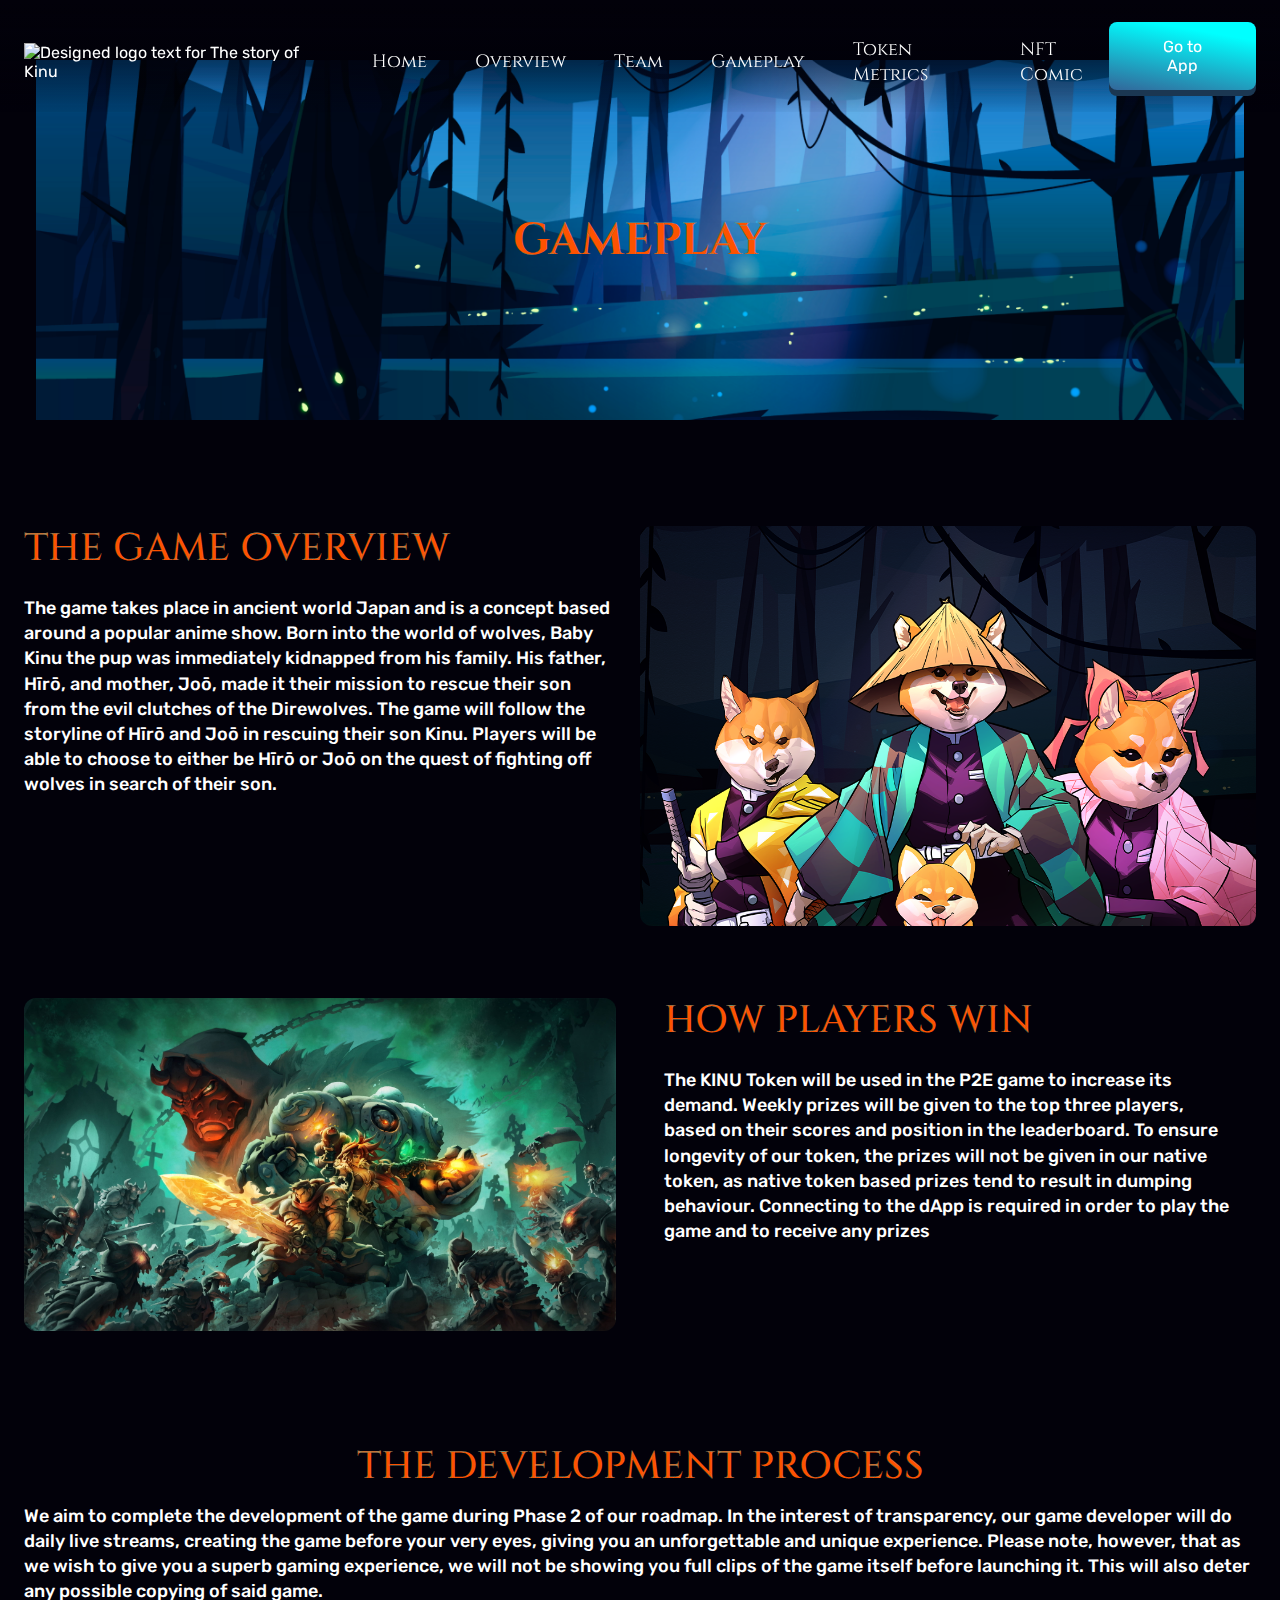
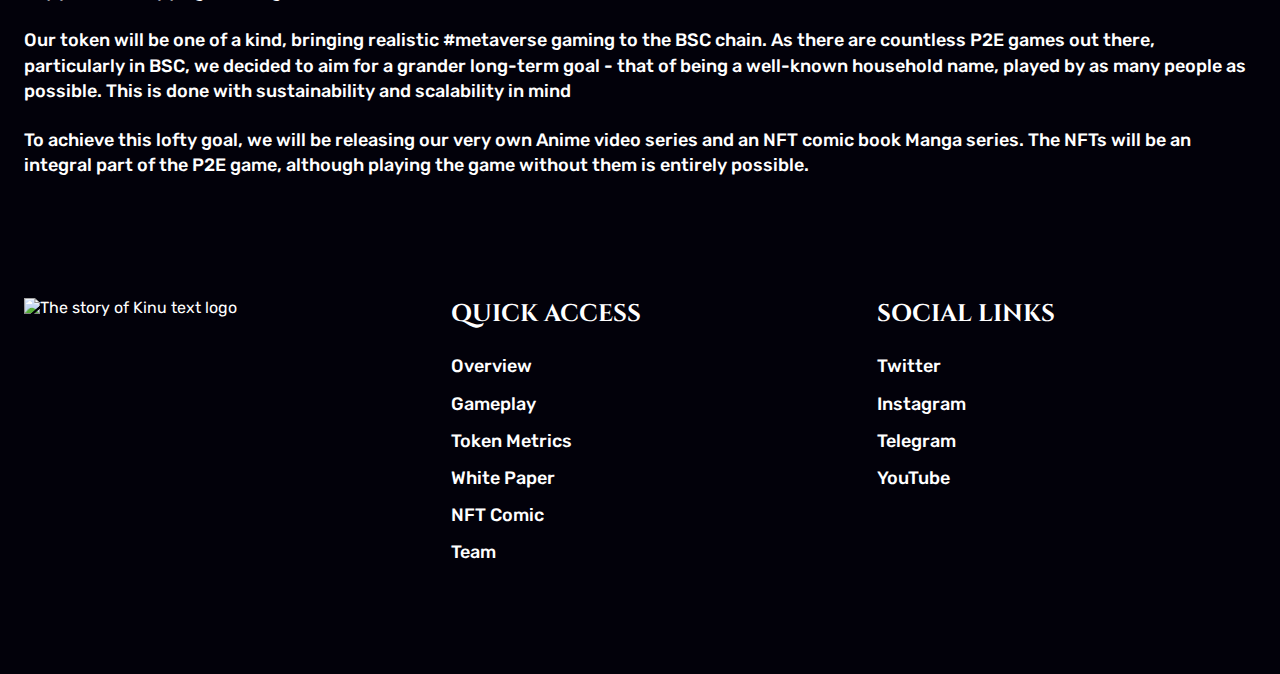
==== commit 320c35f9: "made some corrections" ====
--- a/gameplay.html
+++ b/gameplay.html
@@ -31,7 +31,7 @@
     <nav class="navbar">
 
         <!--NAVBAR LOGO-->
-        <a href="index.html" class="nav-logo">$KINU</a>
+        <a href="index.html" class="nav-logo"><img src="assets/images/kinu-textLogo.png" class="logo" alt="Designed logo text for The story of Kinu"></a>
 
         <!--NAV LINKS-->
             <ul class="nav-menu">
@@ -55,7 +55,13 @@
                 </li>
             </ul>     
         <!--Nav Button-->
-        <div class="cta-container"><a href="#" class="btn">Go to App</a></div>
+        <div class="cta-container nav-cta"><a href="#cta-container">
+            <button class="pushable">
+            <span class="front">
+                Go to App
+            </span>
+            </button></a>
+        </div>
 
         <div class="hamburger">
             <span class="bar"></span>
--- a/assets/css/style.css
+++ b/assets/css/style.css
@@ -12,6 +12,12 @@
   font-family: ViceCitySans;
   src: url(../fonts/ViceCitySans.otf);
 }
+@font-face {
+  font-family: "Conthrax";
+  font-style: normal;
+  font-weight: normal;
+  src: url(../fonts/conthrax-sb.ttf);
+}
 /*General styling*/
 * {
   -webkit-box-sizing: border-box;
@@ -26,6 +32,7 @@
   margin: auto;
   color: #fff;
   font-family: "Rubik", sans-serif;
+  width: 100%;
 }
 
 h1 {
@@ -43,7 +50,7 @@
 h1, h2, h3 {
   font-family: "Cinzel", serif;
   color: #FD5200;
-  -webkit-text-stroke: 0.1px #FFB800;
+  -webkit-text-stroke: 0.1px #20BFB7;
   text-transform: uppercase;
   font-weight: 500;
 }
@@ -77,7 +84,7 @@
 .pushable {
   background: #1b3752;
   border: none;
-  border-radius: 12px;
+  border-radius: 8px;
   padding: 0;
   cursor: pointer;
 }
@@ -103,8 +110,9 @@
       -ms-flex-align: center;
           align-items: center;
   padding: 15px 40px;
-  border-radius: 15px;
-  font-size: 18px;
+  border-radius: 8px;
+  font-size: 16px;
+  font-weight: normal !important;
   background: linear-gradient(190deg, #00ffff 20%, #336699 100%);
   color: white;
   -webkit-transform: translateY(-6px);
@@ -230,7 +238,8 @@
 
 @media only screen and (max-width: 1040px) {
   .navbar {
-    background-color: #02010a;
+    background: -webkit-gradient(linear, left top, left bottom, color-stop(10%, #02010A), color-stop(28.12%, rgba(2, 1, 10, 0.78)), to(rgba(2, 1, 10, 0.03)));
+    background: linear-gradient(180deg, #02010A 10%, rgba(2, 1, 10, 0.78) 28.12%, rgba(2, 1, 10, 0.03) 100%);
     position: fixed;
     top: 0;
     width: 100%;
@@ -324,13 +333,17 @@
   height: auto;
 }
 
-.parallax {
+.hero-img {
   position: relative;
   height: 50%;
   margin-top: 20px;
   width: 100vw;
 }
 
+img.mobile {
+  display: none;
+}
+
 .cta-container {
   display: -webkit-box;
   display: -ms-flexbox;
@@ -367,29 +380,45 @@
 }
 
 @media (max-width: 1040px) {
-  .parallax {
+  .hero-img {
     margin-top: 20%;
   }
 }
 @media only screen and (max-width: 940px) {
-  .parallax {
+  .hero-img {
     height: 60%;
   }
 }
-@media (max-width: 375px) {
-  .hero-details {
-    top: 40%;
-  }
-}
 @media only screen and (max-width: 600px) {
-  .cta-container .btn {
-    padding: 10px 30px;
-    height: 48px;
-  }
-
-  .front {
+  .cta-container .front {
     padding: 10px 30px;
     border-radius: 12px;
+  }
+}
+@media (max-width: 550px) {
+  img.desktop {
+    display: none;
+  }
+
+  img.mobile {
+    display: block;
+  }
+
+  .hero-details {
+    top: 55%;
+    padding: 12px;
+  }
+  .hero-details .available-img {
+    width: 100%;
+  }
+}
+@media (max-width: 430px) {
+  .cta-container .front {
+    padding: 10px 20px;
+  }
+
+  .pushable, .front {
+    border-radius: 8px;
   }
 }
 @media only screen and (max-width: 400px) {
@@ -397,10 +426,19 @@
     width: 90%;
     margin-bottom: 24px;
   }
+
+  .cta-container .cta-links .cta-icon {
+    font-size: 24px;
+  }
+}
+@media (max-width: 375px) {
+  .cta-links .cta-icon {
+    font-size: 24px;
+    margin-right: 8px;
+  }
 }
 /*=======END OF HEADER SECTION STYLING======*/
 /*=========OVERVIEW-HOMEPAGE-SECTION=======*/
-/*========END OF HOMEPAGE-OVERVIEW SECTION======*/
 .overview-section {
   display: -webkit-box;
   display: -ms-flexbox;
@@ -416,7 +454,8 @@
   -webkit-box-pack: center;
       -ms-flex-pack: center;
           justify-content: center;
-  background: url("../images/overview-bg.png") no-repeat center;
+  background: -webkit-gradient(linear, left top, left bottom, from(rgba(0, 0, 0, 0.5)), to(rgba(0, 0, 0, 0.8))), url("../images/bg-3.jpg") no-repeat center;
+  background: linear-gradient(180deg, rgba(0, 0, 0, 0.5), rgba(0, 0, 0, 0.8)), url("../images/bg-3.jpg") no-repeat center;
   background-size: cover;
   height: auto;
   padding: 24px;
@@ -438,18 +477,46 @@
           justify-content: center;
   width: 50%;
   margin-right: 48px;
-  background-color: rgba(2, 1, 10, 0.6);
+  border: 1px solid #20BFB7;
+  background-color: rgba(2, 1, 10, 0.8);
   position: relative;
   padding-right: unset;
   height: auto;
   -webkit-clip-path: polygon(10% 0, 100% 0, 100% 100%, 0 100%, 0 10%);
           clip-path: polygon(10% 0, 100% 0, 100% 100%, 0 100%, 0 10%);
 }
-.overview-section .description-container h2 {
-  background-color: #20BFB7;
+.overview-section .description-container .overview-text {
   padding: 12px;
   width: 100%;
   text-align: center;
+  display: -webkit-box;
+  display: -ms-flexbox;
+  display: flex;
+  -webkit-box-pack: center;
+      -ms-flex-pack: center;
+          justify-content: center;
+  -webkit-box-align: center;
+      -ms-flex-align: center;
+          align-items: center;
+}
+.overview-section .description-container .overview-text .pre-h2 {
+  font-family: "Conthrax", sans-serif;
+  position: absolute;
+  top: 15px;
+  background: unset;
+  color: rgba(2, 1, 10, 0.37);
+  -webkit-text-fill-color: unset;
+  margin-left: 2px;
+}
+.overview-section .description-container .overview-text .initial-h2 {
+  font-family: "Conthrax", sans-serif;
+  background: linear-gradient(9deg, aqua 7%, white 80%);
+  background-clip: text;
+  -webkit-background-clip: text;
+  -webkit-text-fill-color: transparent;
+  margin-bottom: unset;
+  position: relative;
+  z-index: 1;
 }
 .overview-section .description-container .explainer-paragraph {
   padding: 12px 24px;
@@ -471,6 +538,9 @@
   margin-bottom: 24px;
   font-weight: 400;
   text-align: center;
+}
+.overview-section .description-container .front {
+  padding: 15px 30px;
 }
 .overview-section .image-container {
   background: url("../images/video-frame.png") no-repeat;
@@ -486,18 +556,15 @@
   -webkit-box-align: center;
       -ms-flex-align: center;
           align-items: center;
-  margin-top: 60px;
 }
 .overview-section .image-container video {
   width: -webkit-fit-content;
   width: -moz-fit-content;
   width: fit-content;
-  max-height: 340px;
-  border-radius: 12px;
-  margin-bottom: 36px;
-}
-
-@media only screen and (max-width: 700px) {
+  max-height: 330px;
+}
+
+@media only screen and (max-width: 800px) {
   .overview-section {
     -webkit-box-orient: vertical;
     -webkit-box-direction: normal;
@@ -514,17 +581,28 @@
     margin-top: 48px;
     margin-left: unset;
   }
+  .overview-section .description-container a {
+    margin-bottom: 24px;
+  }
   .overview-section .image-container {
     width: 100%;
     margin: auto;
     height: 450px;
   }
   .overview-section .image-container video {
-    width: 90%;
+    width: 80%;
     max-height: 310px;
-    border-radius: 12px;
-  }
-}
+  }
+}
+@media (max-width: 470px) {
+  .overview-section .description-container .overview-text {
+    padding: 24px;
+  }
+  .overview-section .description-container .overview-text .pre-h2 {
+    top: 26px;
+  }
+}
+/*========END OF HOMEPAGE-OVERVIEW SECTION======*/
 /*=========HOMEPAGE GAMEPLAY SECTION STYLING========*/
 .gameplay-section {
   margin-top: 96px;
@@ -532,155 +610,208 @@
 .gameplay-section h2 {
   text-align: center;
 }
-.gameplay-section .gameplay-wrapper {
-  display: -webkit-box;
-  display: -ms-flexbox;
-  display: flex;
-  -webkit-box-orient: horizontal;
-  -webkit-box-direction: normal;
-      -ms-flex-direction: row;
-          flex-direction: row;
-  padding: 10px 24px;
-  width: 100%;
-  margin-top: 96px;
+.gameplay-section a {
+  display: -webkit-box;
+  display: -ms-flexbox;
+  display: flex;
+  -webkit-box-pack: center;
+      -ms-flex-pack: center;
+          justify-content: center;
+  -webkit-box-align: center;
+      -ms-flex-align: center;
+          align-items: center;
   margin-top: 48px;
 }
-.gameplay-section .gameplay-wrapper h2 {
-  line-height: 1.2;
-  margin-bottom: 24px;
-}
-.gameplay-section .gameplay-wrapper .description-container {
-  padding-right: 24px;
-}
-.gameplay-section .image-container {
-  border-radius: 12px;
-  width: 50%;
-}
-.gameplay-section .image-container img {
-  width: 100%;
-  height: auto;
-  border-radius: 12px;
-}
-.gameplay-section .description-container {
+
+.gameplay-wrapper {
+  margin-top: 48px;
+}
+.gameplay-wrapper .container {
+  display: -ms-grid;
+  display: grid;
+  grid-template-columns: repeat(auto-fit, minmax(280px, 1fr));
+  gap: 24px;
+  place-items: center;
+  padding: 12px;
+}
+
+/*.image-container{
+    border-radius: 12px;
+    @include column-img;
+    img{
+        width: 100%;
+        height: auto;
+        border-radius: 12px
+    }
+}
+.description-container{
+    @include column-description;
+    margin-left: 48px;
+    .gameplay-btn{
+        float: right;
+    }
+    .gameplay-item{
+        display: flex;
+        flex-direction: row;
+        margin-bottom: 48px;
+        width: 100%;
+        .img-icon{
+            width: 20%;
+            height: auto;
+            margin-right: 24px;
+            img{
+                width: 80%;
+            }
+        }
+
+        .text-description{
+            display: flex;
+            flex-direction: column;
+            width: 80%;
+        }
+    }
+    h4{
+        text-transform: uppercase;
+        line-height: 1.2;
+        font-family: 'Cinzel', serif;
+        color: $primaryColor;
+        margin-bottom: 12px;
+    }
+}
+}
+
+/*@media only screen and (max-width: 900px){
+.gameplay-section{
+    .description-container{
+        .gameplay-item{
+            .img-icon{
+                width: 30%;
+                height: auto;
+                margin-right: 12px;
+                img{
+                    width: 100%;
+                }
+            }
+
+            .text-description{
+                width: 70%;
+            }
+        }
+    }
+}
+
+}
+@media only screen and (max-width: 700px){
+.gameplay-section{
+    .gameplay-wrapper{
+        @include responsive;
+        margin-top: 24px;
+
+        .description-container, .image-container{
+            width: 100%;
+            padding-right: unset;
+        }
+    }
+    .description-container{
+        margin-top: 48px;
+        margin-left: unset;
+        .gameplay-item{
+            .img-icon{
+                width: 20%;
+                height: auto;
+                margin-right: 24px;
+            }
+        }
+    }
+
+}
+
+}
+
+
+@media only screen and (max-width: 400px){
+.gameplay-section{
+    .description-container{
+        .gameplay-btn{
+           float: unset;
+           margin: auto;
+           display: flex;
+           justify-content: center;
+        }
+        .front-padding{
+            padding: 15px 30px;
+        }
+    }
+    .gameplay-wrapper{
+        .gameplay-item{
+            display: flex;
+            flex-direction: column;
+            align-items: center;
+            width: 100%;
+            text-align: center;
+            .img-icon{
+                width: 30%;
+                height: auto;
+                margin-bottom: 12px;
+                img{
+                    max-width: 80%;
+                    height: auto;
+                }
+            }
+
+            .text-description{
+                width: 100%;
+            }
+        }
+    }
+}*/
+.gameplay-item {
+  display: -webkit-box;
+  display: -ms-flexbox;
+  display: flex;
+  -webkit-box-pack: center;
+      -ms-flex-pack: center;
+          justify-content: center;
+  -webkit-box-align: center;
+      -ms-flex-align: center;
+          align-items: center;
   -webkit-box-orient: vertical;
   -webkit-box-direction: normal;
       -ms-flex-direction: column;
           flex-direction: column;
-  -webkit-box-pack: center;
-      -ms-flex-pack: center;
-          justify-content: center;
-  width: 50%;
-  margin-left: 48px;
-}
-.gameplay-section .description-container .btn {
-  float: right;
-}
-.gameplay-section .description-container .gameplay-item {
-  display: -webkit-box;
-  display: -ms-flexbox;
-  display: flex;
-  -webkit-box-orient: horizontal;
-  -webkit-box-direction: normal;
-      -ms-flex-direction: row;
-          flex-direction: row;
-  margin-bottom: 48px;
-  width: 100%;
-}
-.gameplay-section .description-container .gameplay-item .img-icon {
-  width: 20%;
+  background-color: rgba(2, 1, 10, 0.8);
+  border: 2px solid #20BFB7;
+  max-width: 350px;
+  padding: 12px;
+  height: 480px;
+  text-align: center;
+}
+.gameplay-item .img-icon {
+  -ms-flex-item-align: center;
+      -ms-grid-row-align: center;
+      align-self: center;
+  margin-bottom: 24px;
+}
+.gameplay-item img.gif-img {
+  width: 80%;
   height: auto;
-  margin-right: 24px;
-}
-.gameplay-section .description-container .gameplay-item .img-icon img {
-  width: 80%;
-}
-.gameplay-section .description-container .gameplay-item .text-description {
-  display: -webkit-box;
-  display: -ms-flexbox;
-  display: flex;
-  -webkit-box-orient: vertical;
-  -webkit-box-direction: normal;
-      -ms-flex-direction: column;
-          flex-direction: column;
-  width: 80%;
-}
-.gameplay-section .description-container h4 {
+}
+.gameplay-item img.kinu-img {
+  width: 60%;
+  height: auto;
+}
+.gameplay-item h4 {
+  margin-bottom: 12px;
   text-transform: uppercase;
   line-height: 1.2;
   font-family: "Cinzel", serif;
   color: #FD5200;
-  margin-bottom: 12px;
-}
-
-@media only screen and (max-width: 900px) {
-  .gameplay-section .description-container .gameplay-item .img-icon {
-    width: 30%;
-    height: auto;
-    margin-right: 12px;
-  }
-  .gameplay-section .description-container .gameplay-item .img-icon img {
-    width: 100%;
-  }
-  .gameplay-section .description-container .gameplay-item .text-description {
-    width: 70%;
-  }
-}
-@media only screen and (max-width: 700px) {
-  .gameplay-section .gameplay-wrapper {
-    -webkit-box-orient: vertical;
-    -webkit-box-direction: normal;
-        -ms-flex-direction: column;
-            flex-direction: column;
-    width: 100%;
-    margin-top: 24px;
-  }
-  .gameplay-section .gameplay-wrapper .description-container, .gameplay-section .gameplay-wrapper .image-container {
-    width: 100%;
-    padding-right: unset;
-  }
-  .gameplay-section .description-container {
-    margin-top: 48px;
-    margin-left: unset;
-  }
-  .gameplay-section .description-container .gameplay-item .img-icon {
-    width: 20%;
-    height: auto;
-    margin-right: 24px;
-  }
-}
-@media only screen and (max-width: 400px) {
-  .gameplay-section {
-    margin-top: unset;
-  }
-  .gameplay-section .description-container .btn {
-    float: unset;
-    margin-left: auto;
-  }
-  .gameplay-section .gameplay-wrapper .gameplay-item {
-    display: -webkit-box;
-    display: -ms-flexbox;
-    display: flex;
-    -webkit-box-orient: vertical;
-    -webkit-box-direction: normal;
-        -ms-flex-direction: column;
-            flex-direction: column;
-    -webkit-box-align: center;
-        -ms-flex-align: center;
-            align-items: center;
-    width: 100%;
-    text-align: center;
-  }
-  .gameplay-section .gameplay-wrapper .gameplay-item .img-icon {
-    width: 30%;
-    height: auto;
-    margin-bottom: 12px;
-  }
-  .gameplay-section .gameplay-wrapper .gameplay-item .img-icon img {
-    max-width: 80%;
-    height: auto;
-  }
-  .gameplay-section .gameplay-wrapper .gameplay-item .text-description {
-    width: 100%;
+}
+
+@media only screen and (max-width: 600px) {
+  .gameplay-wraper .front {
+    padding: 15px 30px;
+    border-radius: 8px;
   }
 }
 /*=========END OF HOMEPAGE GAMEPLAY SECTION STYLING========*/
@@ -716,7 +847,7 @@
   content: "";
   position: absolute;
   width: 2px;
-  background-color: #c6a248;
+  background-color: aqua;
   top: 0;
   bottom: 0;
   left: 50%;
@@ -754,9 +885,9 @@
   width: 0;
   z-index: 1;
   right: 30px;
-  border: medium solid #c6a248;
+  border: medium solid #19c4c4;
   border-width: 10px 0 10px 10px;
-  border-color: transparent transparent transparent #c6a248;
+  border-color: transparent transparent transparent #19c4c4;
 }
 .roadmap-container .right::before {
   content: " ";
@@ -766,9 +897,9 @@
   width: 0;
   z-index: 1;
   left: 30px;
-  border: medium solid #c6a248;
+  border: medium solid #19c4c4;
   border-width: 10px 10px 10px 0;
-  border-color: transparent #c6a248 transparent transparent;
+  border-color: transparent #19c4c4 transparent transparent;
 }
 .roadmap-container .right::after {
   left: -16px;
@@ -795,22 +926,42 @@
   }
   .roadmap-container .container::before {
     left: 60px;
-    border: medium solid #c6a248;
+    border: medium solid #19c4c4;
     border-width: 10px 10px 10px 0;
-    border-color: transparent #c6a248 transparent transparent;
+    border-color: transparent #19c4c4 transparent transparent;
   }
   .roadmap-container .left::after, .roadmap-container .right::after {
     left: 15px;
   }
   .roadmap-container .right {
     left: 0%;
+  }
+}
+@media (max-width: 360px) {
+  .timeline::after {
+    display: none;
+  }
+
+  .container::after {
+    display: none;
+  }
+
+  .roadmap-container .container {
+    padding: unset;
+  }
+  .roadmap-container .left::before, .roadmap-container .right::before {
+    display: none;
+  }
+
+  .item {
+    margin-top: 24px;
   }
 }
 .roadmap-wrapper {
   max-width: 380px;
   height: auto;
   background-color: #02010a;
-  border: 1px solid #c6a248;
+  border: 1px solid aqua;
   border-radius: 12px;
   padding: 12px;
 }
@@ -826,9 +977,25 @@
           align-items: center;
   margin: 24px 0;
 }
-.roadmap-wrapper img {
+.roadmap-wrapper .roadmap-ring {
   width: 100px !important;
-  height: auto;
+  border-radius: 50%;
+  background-color: #02010a;
+  border: 5px solid #20BFB7;
+  height: 100px;
+  display: -webkit-box;
+  display: -ms-flexbox;
+  display: flex;
+  -webkit-box-pack: center;
+      -ms-flex-pack: center;
+          justify-content: center;
+  -webkit-box-align: center;
+      -ms-flex-align: center;
+          align-items: center;
+}
+.roadmap-wrapper .headind-exception {
+  font-size: 48px !important;
+  color: #20BFB7;
 }
 .roadmap-wrapper .roadmap-item {
   margin-top: 48px;
@@ -880,6 +1047,11 @@
 }
 .kinuverse-wrapper h2 {
   margin-bottom: 24px;
+  font-weight: 500;
+  font-size: 48px;
+}
+.kinuverse-wrapper .front {
+  padding: 15px 30px;
 }
 
 /*======FOOTER SECTION STYLING=====*/
@@ -999,6 +1171,21 @@
 .character-container ul.splide__pagination {
   display: none;
 }
+.character-container .character-details {
+  display: -webkit-box;
+  display: -ms-flexbox;
+  display: flex;
+  -webkit-box-orient: vertical;
+  -webkit-box-direction: normal;
+      -ms-flex-direction: column;
+          flex-direction: column;
+  -webkit-box-pack: center;
+      -ms-flex-pack: center;
+          justify-content: center;
+  -webkit-box-align: center;
+      -ms-flex-align: center;
+          align-items: center;
+}
 
 @media (max-width: 500px) {
   .character-container img {
@@ -1033,6 +1220,7 @@
 }
 .overview-banner__container .details-container h1 {
   margin-top: 150px;
+  font-weight: 700;
 }
 
 /*------INTRO SECTION WRAPPER-----*/
@@ -1102,6 +1290,7 @@
 }
 .team-banner__container .details-container h1 {
   margin-top: 150px;
+  font-weight: 700;
 }
 
 .team-section {
@@ -1269,6 +1458,7 @@
 .token-banner__container .details-container h1 {
   margin-top: 150px;
   text-align: center;
+  font-weight: 700;
 }
 
 .token-section {
@@ -1293,21 +1483,21 @@
 .token-wrapper .token-details {
   width: 50%;
   height: auto;
-  border: 2px solid #c6a248;
+  border: 2px solid aqua;
   border-radius: 12px;
   padding: 12px;
 }
 .token-wrapper .token-details h4 {
   text-align: center;
   margin-bottom: 12px;
-  font-family: "Reggae One", cursive;
+  font-family: "Rubik", sans-serif;
   color: #FD5200;
 }
 .token-wrapper .token-details .detail {
   display: -webkit-box;
   display: -ms-flexbox;
   display: flex;
-  border-bottom: 1px solid #2E281C;
+  border-bottom: 1px solid rgba(0, 255, 255, 0.247);
   margin-bottom: 12px;
   padding: 8px;
 }
@@ -1320,7 +1510,7 @@
 }
 .task-section h4 {
   margin-bottom: 12px;
-  font-family: "Reggae One", cursive;
+  font-family: "Rubik", sans-serif;
   color: #FD5200;
 }
 .task-section p {
@@ -1391,6 +1581,7 @@
   max-width: 600px;
   margin: 145px auto 0;
   line-height: 1.2;
+  font-weight: 700;
 }
 
 .nft-section {
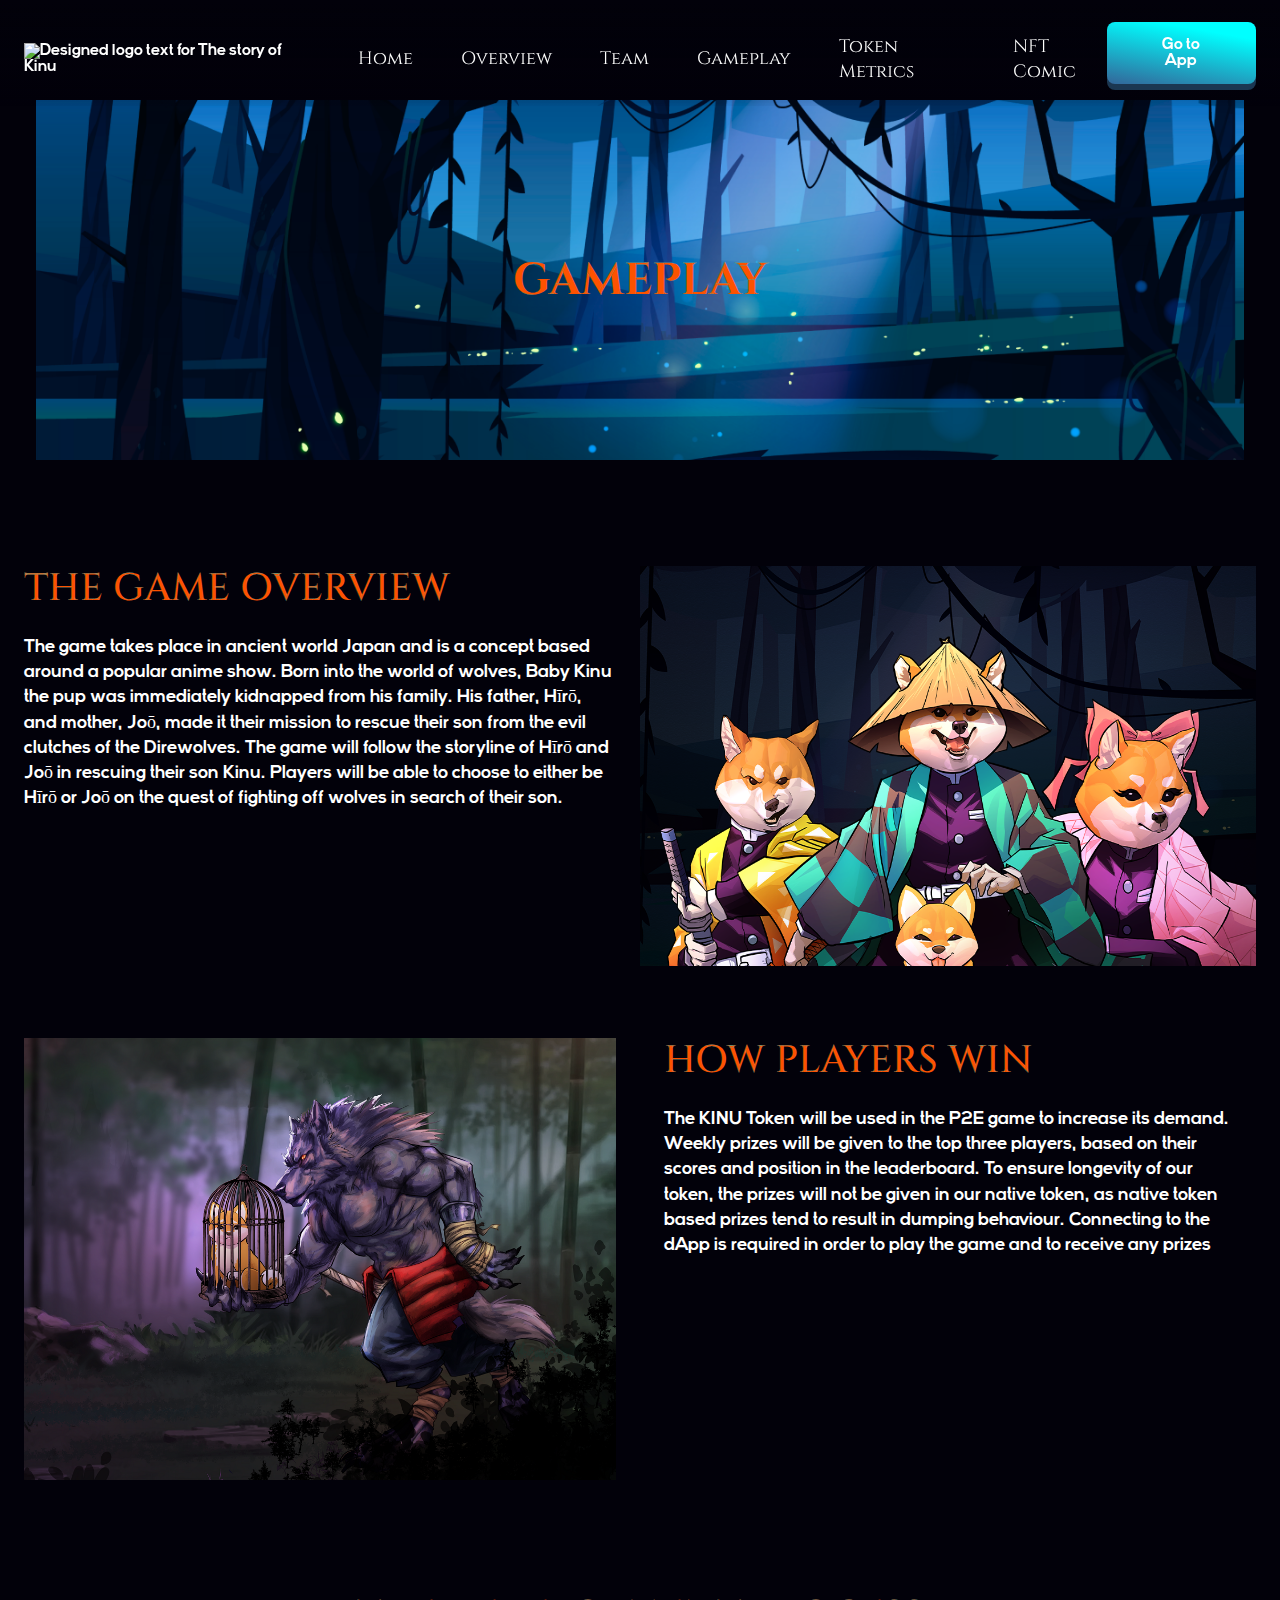
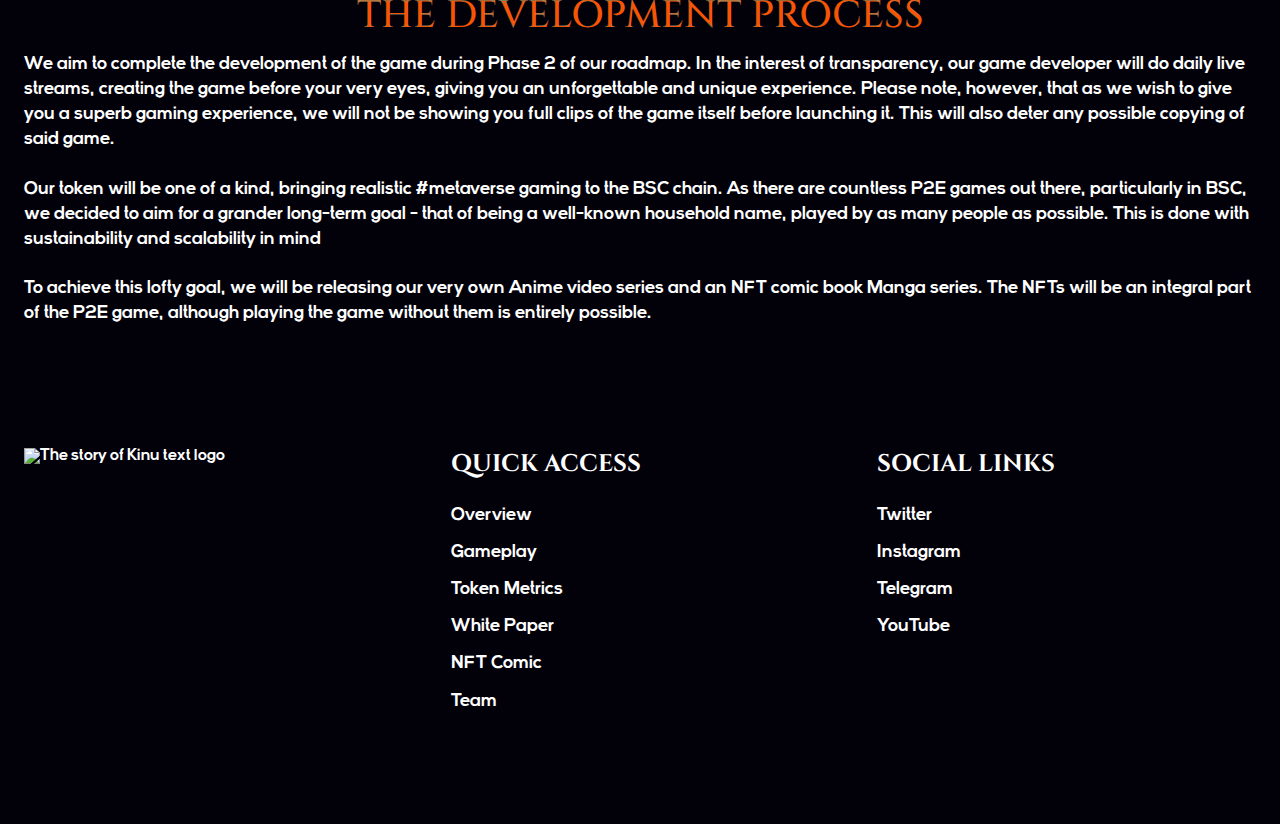
==== commit 7e584f8e: "made overall modifications" ====
--- a/gameplay.html
+++ b/gameplay.html
@@ -17,7 +17,7 @@
 
     <link rel="preconnect" href="https://fonts.googleapis.com">
     <link rel="preconnect" href="https://fonts.gstatic.com" crossorigin>
-    <link href="https://fonts.googleapis.com/css2?family=Rubik:wght@400;500;600;700&display=swap" rel="stylesheet">
+    <link href="https://fonts.googleapis.com/css2?family=Work+Sans:wght@400;500;600&display=swap" rel="stylesheet">
 
     <!--Custom Stylesheet-->
     <link rel="stylesheet" type="text/css" href="assets/css/style.css" />
@@ -96,7 +96,7 @@
 
     <section class="player-section">
             <div class="image-container">
-                <img src="assets/images/gameplay-img.jpg" alt="image showing Shiba rescue mission">
+                <img src="assets/images/background-md.png" alt="image showing Shiba rescue mission">
             </div>
             <div class="description-container">
                 <h2>How players Win</h2>
--- a/assets/css/style.css
+++ b/assets/css/style.css
@@ -31,7 +31,7 @@
   max-width: 1440px;
   margin: auto;
   color: #fff;
-  font-family: "Rubik", sans-serif;
+  font-family: ViceCitySans;
   width: 100%;
 }
 
@@ -122,7 +122,7 @@
   transition: -webkit-transform 250ms;
   transition: transform 250ms;
   transition: transform 250ms, -webkit-transform 250ms;
-  font-family: "Rubik", sans-serif;
+  font-family: ViceCitySans;
   font-weight: 500;
 }
 
@@ -181,6 +181,7 @@
   width: 100%;
   top: 0;
   left: 0;
+  font-family: inherit;
   background: -webkit-gradient(linear, left top, left bottom, from(#02010A), color-stop(28.12%, rgba(2, 1, 10, 0.78)), to(rgba(2, 1, 10, 0.03)));
   background: linear-gradient(180deg, #02010A 0%, rgba(2, 1, 10, 0.78) 28.12%, rgba(2, 1, 10, 0.03) 100%);
 }
@@ -1196,7 +1197,7 @@
 /*=======OVERVIEW PAGE STYLING======*/
 .page-wrapper {
   padding: 0 36px;
-  margin-top: 60px;
+  margin-top: 100px;
 }
 
 @media only screen and (max-width: 700px) {
@@ -1209,6 +1210,7 @@
   height: 360px;
   background: url("../images/overview-bg.png") no-repeat center;
   background-size: cover;
+  margin-top: 60px;
 }
 .overview-banner__container .details-container {
   display: -webkit-box;
@@ -1251,13 +1253,13 @@
   margin: 48px;
 }
 
-.gameplay-item {
+.gameplay-develop {
   margin-top: 12px;
 }
-.gameplay-item .gameplay-list {
+.gameplay-develop .gameplay-list {
   margin-bottom: 12px;
 }
-.gameplay-item li {
+.gameplay-develop li {
   margin-bottom: 24px;
   display: -webkit-box;
   display: -ms-flexbox;
@@ -1267,7 +1269,7 @@
           align-items: center;
   color: #fff;
 }
-.gameplay-item li img {
+.gameplay-develop li img {
   margin-right: 12px;
   padding: 8px;
   width: 35px !important;
@@ -1344,7 +1346,6 @@
      object-fit: cover;
   -o-object-position: center;
      object-position: center;
-  border-radius: 12px;
 }
 
 @media only screen and (max-width: 700px) {
@@ -1361,9 +1362,6 @@
   }
   .game-overview__section .description-container h2 {
     width: 100%;
-  }
-  .game-overview__section .image-container {
-    margin-top: 48px;
   }
 }
 /*-------PLAYER SECTION STYLING------*/
@@ -1394,7 +1392,6 @@
 .player-section .image-container img {
   width: 100%;
   height: auto;
-  border-radius: 12px;
 }
 .player-section .description-container {
   -webkit-box-orient: vertical;
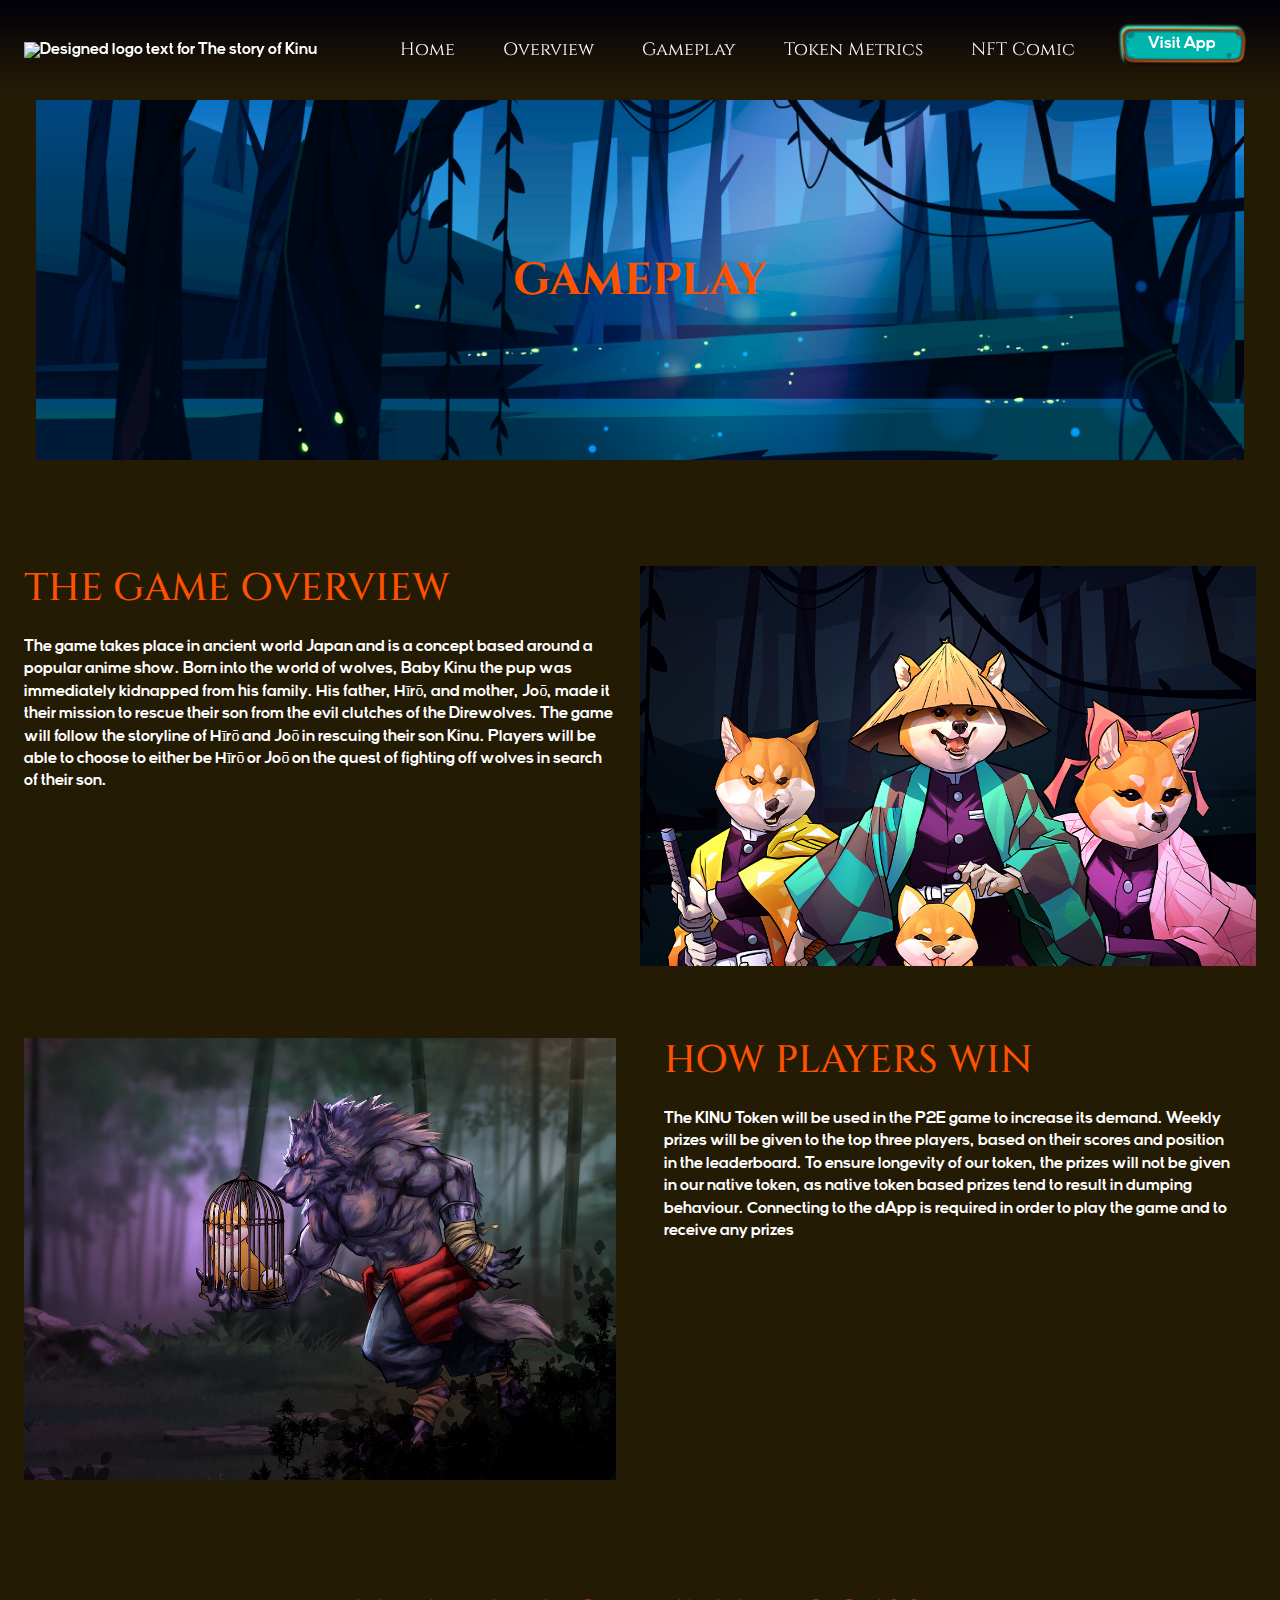
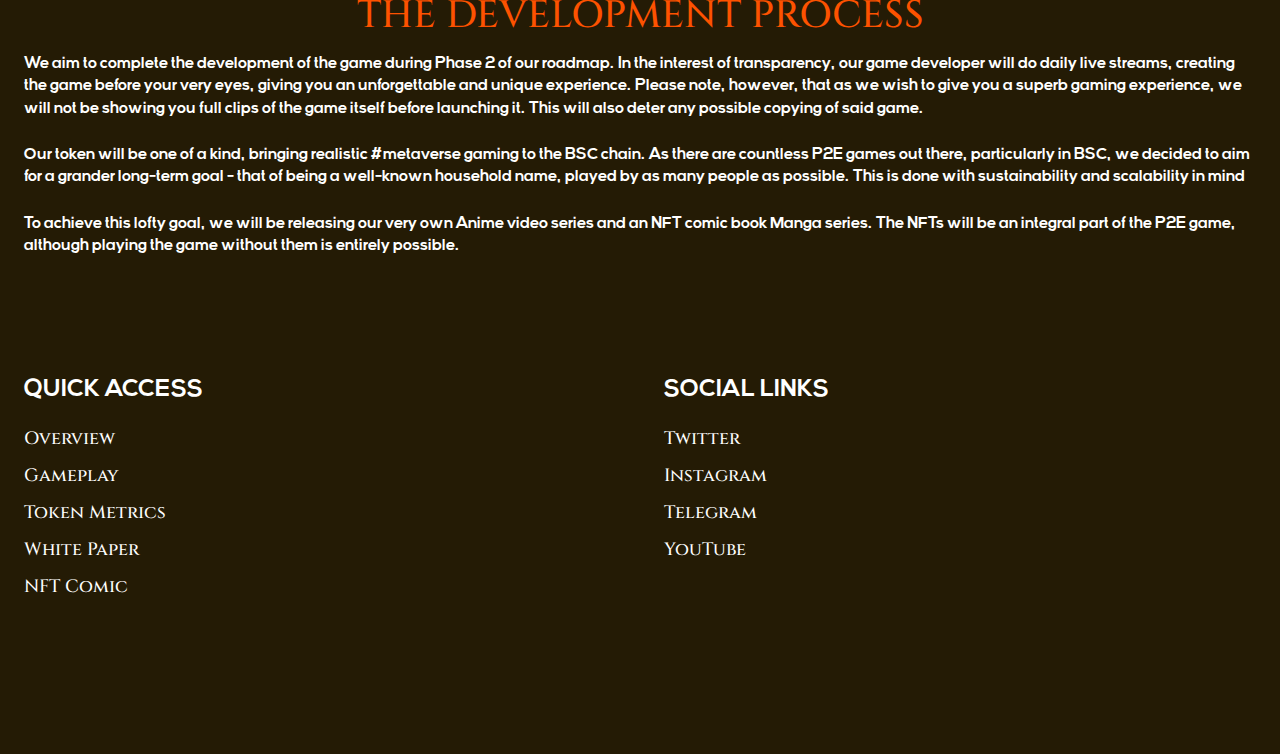
==== commit 1cd53b12: "added animation to website" ====
--- a/gameplay.html
+++ b/gameplay.html
@@ -39,10 +39,7 @@
                     <a href="index.html" class="nav-link">Home</a>
                 </li>
                 <li class="nav-item">
-                    <a href="overview.html" class="nav-link">Overview</a>
-                </li>
-                <li class="nav-item">
-                    <a href="team.html" class="nav-link">Team</a>
+                    <a href="index.html#overview-section" class="nav-link">Overview</a>
                 </li>
                 <li class="nav-item">
                     <a href="gameplay.html" class="nav-link">Gameplay</a>
@@ -55,18 +52,12 @@
                 </li>
             </ul>     
         <!--Nav Button-->
-        <div class="cta-container nav-cta"><a href="#cta-container">
-            <button class="pushable">
-            <span class="front">
-                Go to App
-            </span>
-            </button></a>
+        <div class="cta-container nav-cta">
+            <button class="btn"><a href="#cta-container">Visit App</a></button>
         </div>
 
         <div class="hamburger">
-            <span class="bar"></span>
-            <span class="bar"></span>
-            <span class="bar"></span>
+            <img src="assets/images/hamburger.png" alt="hamburger image">
         </div>
     </nav>
 
@@ -133,38 +124,33 @@
         </p>
     </section>
 
-   <footer>
-       <main class="footer-container">
-           <div class="text-logo footer-content">
-               <img src="assets/images/kinu-textLogo.png" class="footer-logo" alt="The story of Kinu text logo">
-           </div>
-
-           <div class="quick-access footer-content">
-               <h4>Quick Access</h4>
-               <div class="link-list">
-                   <ul>
-                       <li class="list-item"><a href="overview.html">Overview</a></li>
-                       <li class="list-item"><a href="gameplay.html">Gameplay</a></li>
-                       <li class="list-item"><a href="token.html">Token Metrics</a></li>
-                       <li class="list-item"><a href="">White Paper</a></li>
-                       <li class="list-item"><a href="manga.html">NFT Comic</a></li>
-                       <li class="list-item"><a href="team.html">Team</a></li>
-                   </ul>
-               </div>
-           </div>
-
-           <div class="social-links footer-content">
-               <h4>Social Links</h4>
-               <div class="social-link-wrapper">
-                   <ul>
-                       <li class="socials"><a href="">Twitter</a></li>
-                       <li class="socials"><a href="">Instagram</a></li>
-                       <li class="socials"><a href="">Telegram</a></li>
-                       <li class="socials"><a href="">YouTube</a></li>
-                   </ul>
-               </div>
-           </div>
-       </main>
+    <footer>
+        <main class="footer-container">
+            <div class="quick-access footer-content" data-aos="fade-up" data-aos-duration="600" data-aos-easing="ease-in-quad">
+                <h4>Quick Access</h4>
+                <div class="link-list">
+                    <ul>
+                        <li class="list-item"><a href="index.html#overview-section">Overview</a></li>
+                        <li class="list-item"><a href="gameplay.html">Gameplay</a></li>
+                        <li class="list-item"><a href="token.html">Token Metrics</a></li>
+                        <li class="list-item"><a href="">White Paper</a></li>
+                        <li class="list-item"><a href="manga.html">NFT Comic</a></li>
+                    </ul>
+                </div>
+            </div>
+ 
+            <div class="social-links footer-content" data-aos="fade-up" data-aos-duration="650" data-aos-easing="ease-in-quad">
+                <h4>Social Links</h4>
+                <div class="social-link-wrapper">
+                    <ul>
+                        <li class="socials"><a href="">Twitter</a></li>
+                        <li class="socials"><a href="">Instagram</a></li>
+                        <li class="socials"><a href="">Telegram</a></li>
+                        <li class="socials"><a href="">YouTube</a></li>
+                    </ul>
+                </div>
+            </div>
+        </main>
     </footer>
 
 
--- a/assets/css/style.css
+++ b/assets/css/style.css
@@ -27,7 +27,7 @@
 }
 
 body {
-  background-color: #02010a;
+  background-color: #241b05;
   max-width: 1440px;
   margin: auto;
   color: #fff;
@@ -50,7 +50,6 @@
 h1, h2, h3 {
   font-family: "Cinzel", serif;
   color: #FD5200;
-  -webkit-text-stroke: 0.1px #20BFB7;
   text-transform: uppercase;
   font-weight: 500;
 }
@@ -60,25 +59,88 @@
   color: #fff;
 }
 
+button {
+  color: #fff;
+}
+
+.pointer-cursor {
+  cursor: pointer;
+}
+
+.button-img {
+  width: 220px;
+  height: auto;
+  position: relative;
+  padding: 12px;
+}
+
+.button-text {
+  position: absolute;
+}
+
+.heading-content {
+  display: -webkit-box;
+  display: -ms-flexbox;
+  display: flex;
+  -webkit-box-pack: center;
+      -ms-flex-pack: center;
+          justify-content: center;
+  -webkit-box-align: center;
+      -ms-flex-align: center;
+          align-items: center;
+}
+
+.heading-background {
+  max-width: 400px;
+  height: auto;
+  position: relative;
+  padding: 12px;
+  color: #342705;
+  display: -webkit-box;
+  display: -ms-flexbox;
+  display: flex;
+  -webkit-box-pack: center;
+      -ms-flex-pack: center;
+          justify-content: center;
+  -webkit-box-align: center;
+      -ms-flex-align: center;
+          align-items: center;
+}
+
+.heading-text {
+  position: absolute;
+  color: #342705;
+}
+
+@media (max-width: 600px) {
+  .heading-background {
+    max-width: 250px;
+    height: auto;
+  }
+
+  .heading-text {
+    font-size: 24px;
+  }
+}
 .btn {
-  padding: 15px 40px;
-  border: 2px solid #ffb800;
-  border-radius: 24px 8px;
-  background: -webkit-gradient(linear, left top, right top, color-stop(8%, rgba(32, 191, 183, 0.2)), color-stop(58.79%, rgba(191, 249, 146, 0.186)), to(rgba(32, 191, 183, 0.2))), #20BFB7;
-  background: linear-gradient(90deg, rgba(32, 191, 183, 0.2) 8%, rgba(191, 249, 146, 0.186) 58.79%, rgba(32, 191, 183, 0.2) 100%), #20BFB7;
+  padding: 20px 40px;
+  background: url("../images/button.png") no-repeat center;
+  background-size: contain;
   -webkit-transition: 0.3s;
   transition: 0.3s;
-  height: 54px;
-  width: auto;
-  display: -webkit-box;
-  display: -ms-flexbox;
-  display: flex;
-  -webkit-box-pack: center;
-      -ms-flex-pack: center;
-          justify-content: center;
-  -webkit-box-align: center;
-      -ms-flex-align: center;
-          align-items: center;
+  border: unset;
+  display: -webkit-box;
+  display: -ms-flexbox;
+  display: flex;
+  -webkit-box-pack: center;
+      -ms-flex-pack: center;
+          justify-content: center;
+  -webkit-box-align: center;
+      -ms-flex-align: center;
+          align-items: center;
+  cursor: pointer;
+  font-family: inherit;
+  font-size: 16px;
 }
 
 .pushable {
@@ -91,12 +153,12 @@
 
 .pushable:hover .front {
   -webkit-transform: translateY(-8px);
-          transform: translateY(-8px);
+  transform: translateY(-8px);
 }
 
 .pushable:active .front {
   -webkit-transform: translateY(-4px);
-          transform: translateY(-4px);
+  transform: translateY(-4px);
 }
 
 .front {
@@ -104,11 +166,11 @@
   display: -ms-flexbox;
   display: flex;
   -webkit-box-pack: center;
-      -ms-flex-pack: center;
-          justify-content: center;
-  -webkit-box-align: center;
-      -ms-flex-align: center;
-          align-items: center;
+  -ms-flex-pack: center;
+  justify-content: center;
+  -webkit-box-align: center;
+  -ms-flex-align: center;
+  align-items: center;
   padding: 15px 40px;
   border-radius: 8px;
   font-size: 16px;
@@ -116,7 +178,7 @@
   background: linear-gradient(190deg, #00ffff 20%, #336699 100%);
   color: white;
   -webkit-transform: translateY(-6px);
-          transform: translateY(-6px);
+  transform: translateY(-6px);
   will-change: transform;
   -webkit-transition: -webkit-transform 250ms;
   transition: -webkit-transform 250ms;
@@ -131,7 +193,7 @@
 }
 
 p {
-  font-size: 18px;
+  font-size: 16px;
   color: #fff;
   line-height: 1.4;
   font-weight: 500;
@@ -145,6 +207,10 @@
   font-weight: 500;
 }
 
+.border-radius {
+  border-radius: 12px;
+}
+
 /*=======HEADER AND NAVBAR SECTION STYLING======*/
 .token-address {
   width: 100%;
@@ -187,11 +253,16 @@
 }
 
 .logo {
-  width: 80px;
+  width: 120px;
   height: auto;
   margin-top: 12px;
 }
 
+@media (max-width: 360px) {
+  .logo {
+    width: 80px;
+  }
+}
 .hamburger {
   display: none;
 }
@@ -231,10 +302,6 @@
 }
 .nav-link:hover {
   color: #20BFB7;
-}
-
-.nav-cta {
-  margin-top: 12px;
 }
 
 @media only screen and (max-width: 1040px) {
@@ -256,9 +323,8 @@
     -webkit-box-direction: normal;
         -ms-flex-direction: column;
             flex-direction: column;
-    background-color: #02010a;
+    background-color: #241b05;
     width: 100%;
-    border-radius: 10px;
     text-align: center;
     -webkit-transition: 0.3s;
     transition: 0.3s;
@@ -270,6 +336,8 @@
   .nav-menu.active {
     left: 0;
     z-index: 99999999999;
+    height: 100vh;
+    margin-top: -50px;
   }
 
   .nav-item {
@@ -280,19 +348,21 @@
     display: block;
     cursor: pointer;
   }
-
-  .hamburger.active .bar:nth-child(2) {
-    opacity: 0;
-  }
-
-  .hamburger.active .bar:nth-child(1) {
-    -webkit-transform: translateY(8px) rotate(45deg);
-    transform: translateY(8px) rotate(45deg);
-  }
-
-  .hamburger.active .bar:nth-child(3) {
-    -webkit-transform: translateY(-8px) rotate(-45deg);
-    transform: translateY(-8px) rotate(-45deg);
+  .hamburger img {
+    width: 50px;
+    height: auto;
+  }
+
+  .hamburger.active img {
+    display: none;
+  }
+
+  .hamburger.active::after {
+    content: url("../images/close-sm-btn.png");
+    width: 20px;
+    height: auto;
+    position: relative;
+    z-index: 9999999999999;
   }
 }
 /*=======END OF NAVBAR STYLING======*/
@@ -308,6 +378,8 @@
   width: 80%;
   margin: auto;
   margin-bottom: 48px;
+  position: relative;
+  z-index: 1;
 }
 
 .hero-details {
@@ -337,8 +409,7 @@
 .hero-img {
   position: relative;
   height: 50%;
-  margin-top: 20px;
-  width: 100vw;
+  width: 100%;
 }
 
 img.mobile {
@@ -359,6 +430,8 @@
   -webkit-box-direction: normal;
       -ms-flex-direction: column;
           flex-direction: column;
+  position: relative;
+  z-index: 1;
 }
 .cta-container h2 {
   margin-bottom: 24px;
@@ -380,11 +453,20 @@
   margin-right: 24px;
 }
 
-@media (max-width: 1040px) {
-  .hero-img {
-    margin-top: 20%;
-  }
-}
+.fire-group img {
+  height: 200px;
+  width: auto;
+  position: absolute;
+}
+.fire-group .left-fire {
+  top: 70%;
+  left: 10px;
+}
+.fire-group .right-fire {
+  right: 1%;
+  top: 0%;
+}
+
 @media only screen and (max-width: 940px) {
   .hero-img {
     height: 60%;
@@ -412,6 +494,19 @@
   .hero-details .available-img {
     width: 100%;
   }
+
+  .fire-group img {
+    height: 100px;
+    width: auto;
+    position: absolute;
+  }
+  .fire-group .left-fire {
+    top: 50%;
+    left: -40px;
+  }
+  .fire-group .right-fire {
+    top: 40%;
+  }
 }
 @media (max-width: 430px) {
   .cta-container .front {
@@ -436,6 +531,14 @@
   .cta-links .cta-icon {
     font-size: 24px;
     margin-right: 8px;
+  }
+
+  .fire-group .left-fire {
+    top: 30%;
+    left: -40px;
+  }
+  .fire-group .right-fire {
+    top: 30%;
   }
 }
 /*=======END OF HEADER SECTION STYLING======*/
@@ -455,8 +558,7 @@
   -webkit-box-pack: center;
       -ms-flex-pack: center;
           justify-content: center;
-  background: -webkit-gradient(linear, left top, left bottom, from(rgba(0, 0, 0, 0.5)), to(rgba(0, 0, 0, 0.8))), url("../images/bg-3.jpg") no-repeat center;
-  background: linear-gradient(180deg, rgba(0, 0, 0, 0.5), rgba(0, 0, 0, 0.8)), url("../images/bg-3.jpg") no-repeat center;
+  background: url("../images/overview-bg.png") no-repeat center;
   background-size: cover;
   height: auto;
   padding: 24px;
@@ -477,92 +579,183 @@
       -ms-flex-pack: center;
           justify-content: center;
   width: 50%;
-  margin-right: 48px;
-  border: 1px solid #20BFB7;
-  background-color: rgba(2, 1, 10, 0.8);
+  display: -webkit-box;
+  display: -ms-flexbox;
+  display: flex;
+  -webkit-box-align: start;
+      -ms-flex-align: start;
+          align-items: flex-start;
+}
+.overview-section .description-container .overview-intro-p {
+  font-size: 24px;
+  max-width: 500px;
+  font-weight: 500;
+  text-align: left;
+}
+.overview-section .description-container button {
+  color: #fff;
+  margin-top: 24px;
+}
+.overview-section .description-container .btn {
+  background: url("../images/button-lg.png") no-repeat center;
+  background-size: contain;
+}
+.overview-section .image-container {
+  width: 50%;
+}
+.overview-section .image-container h2 {
   position: relative;
-  padding-right: unset;
+  text-align: center;
+  color: #342705;
+  top: 20%;
+}
+.overview-section .image-container .video-container {
+  background: url("../images/video-frame.png") no-repeat center;
+  background-size: contain;
+  width: 100%;
+  height: 500px;
+  display: -webkit-box;
+  display: -ms-flexbox;
+  display: flex;
+  -webkit-box-pack: center;
+      -ms-flex-pack: center;
+          justify-content: center;
+  -webkit-box-align: center;
+      -ms-flex-align: center;
+          align-items: center;
+}
+.overview-section .image-container video {
+  width: 65%;
+  margin-top: 12px;
+  margin-left: 12px;
+}
+
+.floating {
+  -webkit-animation: floating 3s ease-in-out infinite;
+          animation: floating 3s ease-in-out infinite;
+}
+
+@-webkit-keyframes floating {
+  0% {
+    -webkit-transform: translate(0, 0px);
+            transform: translate(0, 0px);
+  }
+  50% {
+    -webkit-transform: translate(0, 15px);
+            transform: translate(0, 15px);
+  }
+  100% {
+    -webkit-transform: translate(0, 0px);
+            transform: translate(0, 0px);
+  }
+}
+
+@keyframes floating {
+  0% {
+    -webkit-transform: translate(0, 0px);
+            transform: translate(0, 0px);
+  }
+  50% {
+    -webkit-transform: translate(0, 15px);
+            transform: translate(0, 15px);
+  }
+  100% {
+    -webkit-transform: translate(0, 0px);
+            transform: translate(0, 0px);
+  }
+}
+.overview-modal {
+  display: none;
+  /* Hidden by default */
+  position: fixed;
+  /* Stay in place */
+  z-index: 1;
+  /* Sit on top */
+  padding-top: 100px;
+  /* Location of the box */
+  padding-bottom: 12px;
+  left: 0;
+  top: 0;
+  width: 100%;
+  /* Full width */
+  height: 100%;
+  /* Full height */
+  overflow: auto;
+  /* Enable scroll if needed */
+  background-color: black;
+  /* Fallback color */
+  background-color: rgba(0, 0, 0, 0.4);
+  /* Black w/ opacity */
+}
+
+.modal-wrapper {
+  background: #222;
+  padding: 24px;
+  max-width: 700px;
   height: auto;
-  -webkit-clip-path: polygon(10% 0, 100% 0, 100% 100%, 0 100%, 0 10%);
-          clip-path: polygon(10% 0, 100% 0, 100% 100%, 0 100%, 0 10%);
-}
-.overview-section .description-container .overview-text {
+  margin: auto;
+}
+.modal-wrapper header {
+  display: -webkit-box;
+  display: -ms-flexbox;
+  display: flex;
+  -webkit-box-pack: center;
+      -ms-flex-pack: center;
+          justify-content: center;
+  -webkit-box-align: center;
+      -ms-flex-align: center;
+          align-items: center;
+}
+.modal-wrapper .heading-background {
+  max-width: 300px;
+}
+.modal-wrapper .heading-text {
+  font-family: ViceCitySans;
+  text-transform: none;
+  color: #342705;
+  margin-top: 24px;
+}
+.modal-wrapper .close img {
+  -ms-flex-item-align: end;
+      align-self: flex-end;
+  width: 30px;
+  height: auto;
+  margin-left: 60px;
+  cursor: pointer;
+}
+.modal-wrapper .close img:hover, .modal-wrapper .close img:focus {
+  cursor: pointer;
+  -webkit-transition: 0.3s;
+  transition: 0.3s;
+}
+.modal-wrapper main h4 {
+  color: #20BFB7;
+  font-size: 24px;
+  margin-bottom: 12px;
+  margin-top: 36px;
+}
+.modal-wrapper main p {
+  font-family: "Cinzel", serif;
+  font-size: 14px;
+  margin-bottom: 24px;
+}
+.modal-wrapper .gameplay-potential {
+  font-family: "Cinzel", serif;
+  font-size: 14px;
+  font-weight: 600;
+}
+.modal-wrapper .gameplay-potential div {
   padding: 12px;
-  width: 100%;
-  text-align: center;
-  display: -webkit-box;
-  display: -ms-flexbox;
-  display: flex;
-  -webkit-box-pack: center;
-      -ms-flex-pack: center;
-          justify-content: center;
-  -webkit-box-align: center;
-      -ms-flex-align: center;
-          align-items: center;
-}
-.overview-section .description-container .overview-text .pre-h2 {
-  font-family: "Conthrax", sans-serif;
-  position: absolute;
-  top: 15px;
-  background: unset;
-  color: rgba(2, 1, 10, 0.37);
-  -webkit-text-fill-color: unset;
-  margin-left: 2px;
-}
-.overview-section .description-container .overview-text .initial-h2 {
-  font-family: "Conthrax", sans-serif;
-  background: linear-gradient(9deg, aqua 7%, white 80%);
-  background-clip: text;
-  -webkit-background-clip: text;
-  -webkit-text-fill-color: transparent;
-  margin-bottom: unset;
-  position: relative;
-  z-index: 1;
-}
-.overview-section .description-container .explainer-paragraph {
-  padding: 12px 24px;
-  display: -webkit-box;
-  display: -ms-flexbox;
-  display: flex;
-  -webkit-box-pack: center;
-      -ms-flex-pack: center;
-          justify-content: center;
-  -webkit-box-align: center;
-      -ms-flex-align: center;
-          align-items: center;
-  -webkit-box-orient: vertical;
-  -webkit-box-direction: normal;
-      -ms-flex-direction: column;
-          flex-direction: column;
-}
-.overview-section .description-container p {
-  margin-bottom: 24px;
-  font-weight: 400;
-  text-align: center;
-}
-.overview-section .description-container .front {
-  padding: 15px 30px;
-}
-.overview-section .image-container {
-  background: url("../images/video-frame.png") no-repeat;
-  background-size: contain;
-  background-position: center;
-  height: 450px;
-  display: -webkit-box;
-  display: -ms-flexbox;
-  display: flex;
-  -webkit-box-pack: center;
-      -ms-flex-pack: center;
-          justify-content: center;
-  -webkit-box-align: center;
-      -ms-flex-align: center;
-          align-items: center;
-}
-.overview-section .image-container video {
-  width: -webkit-fit-content;
-  width: -moz-fit-content;
-  width: fit-content;
-  max-height: 330px;
+}
+.modal-wrapper .gameplay-potential .potential-list {
+  background-color: #fff;
+  margin-bottom: 24px;
+}
+.modal-wrapper .gameplay-potential .upper {
+  color: #000;
+}
+.modal-wrapper .gameplay-potential .lower {
+  background-color: #FD5200;
 }
 
 @media only screen and (max-width: 800px) {
@@ -572,7 +765,8 @@
         -ms-flex-direction: column;
             flex-direction: column;
     width: 100%;
-    margin-top: 12px;
+    margin-top: unset;
+    padding: unset;
   }
   .overview-section .description-container, .overview-section .image-container {
     width: 100%;
@@ -581,6 +775,7 @@
   .overview-section .description-container {
     margin-top: 48px;
     margin-left: unset;
+    padding: 24px;
   }
   .overview-section .description-container a {
     margin-bottom: 24px;
@@ -591,16 +786,60 @@
     height: 450px;
   }
   .overview-section .image-container video {
+    max-height: 310px;
+  }
+}
+@media (max-width: 750px) {
+  .modal-wrapper {
+    width: 70%;
+  }
+  .modal-wrapper .close img {
+    margin-left: 55px;
+  }
+}
+@media (max-width: 600px) {
+  .modal-wrapper {
     width: 80%;
-    max-height: 310px;
-  }
-}
-@media (max-width: 470px) {
-  .overview-section .description-container .overview-text {
-    padding: 24px;
-  }
-  .overview-section .description-container .overview-text .pre-h2 {
-    top: 26px;
+  }
+  .modal-wrapper .heading-background {
+    max-width: 200px;
+  }
+}
+@media (max-width: 550px) {
+  .overview-section .description-container .overview-intro-p {
+    font-size: 18px;
+    line-height: 1.2;
+  }
+  .overview-section .image-container h2 {
+    top: 25%;
+  }
+  .overview-section .image-container .video-container {
+    background-size: 120%;
+    width: 100%;
+    height: 500px;
+  }
+  .overview-section .image-container video {
+    width: 80%;
+    margin-top: 12px;
+    margin-left: 12px;
+  }
+}
+@media (max-width: 450px) {
+  .overview-section .image-container h2 {
+    top: 30%;
+  }
+}
+@media (max-width: 430px) {
+  .modal-wrapper {
+    width: 90%;
+  }
+  .modal-wrapper .close img {
+    margin-left: 20px;
+  }
+}
+@media (max-width: 400px) {
+  .overview-section .image-container h2 {
+    top: 35%;
   }
 }
 /*========END OF HOMEPAGE-OVERVIEW SECTION======*/
@@ -635,137 +874,10 @@
   place-items: center;
   padding: 12px;
 }
-
-/*.image-container{
-    border-radius: 12px;
-    @include column-img;
-    img{
-        width: 100%;
-        height: auto;
-        border-radius: 12px
-    }
-}
-.description-container{
-    @include column-description;
-    margin-left: 48px;
-    .gameplay-btn{
-        float: right;
-    }
-    .gameplay-item{
-        display: flex;
-        flex-direction: row;
-        margin-bottom: 48px;
-        width: 100%;
-        .img-icon{
-            width: 20%;
-            height: auto;
-            margin-right: 24px;
-            img{
-                width: 80%;
-            }
-        }
-
-        .text-description{
-            display: flex;
-            flex-direction: column;
-            width: 80%;
-        }
-    }
-    h4{
-        text-transform: uppercase;
-        line-height: 1.2;
-        font-family: 'Cinzel', serif;
-        color: $primaryColor;
-        margin-bottom: 12px;
-    }
-}
-}
-
-/*@media only screen and (max-width: 900px){
-.gameplay-section{
-    .description-container{
-        .gameplay-item{
-            .img-icon{
-                width: 30%;
-                height: auto;
-                margin-right: 12px;
-                img{
-                    width: 100%;
-                }
-            }
-
-            .text-description{
-                width: 70%;
-            }
-        }
-    }
-}
-
-}
-@media only screen and (max-width: 700px){
-.gameplay-section{
-    .gameplay-wrapper{
-        @include responsive;
-        margin-top: 24px;
-
-        .description-container, .image-container{
-            width: 100%;
-            padding-right: unset;
-        }
-    }
-    .description-container{
-        margin-top: 48px;
-        margin-left: unset;
-        .gameplay-item{
-            .img-icon{
-                width: 20%;
-                height: auto;
-                margin-right: 24px;
-            }
-        }
-    }
-
-}
-
-}
-
-
-@media only screen and (max-width: 400px){
-.gameplay-section{
-    .description-container{
-        .gameplay-btn{
-           float: unset;
-           margin: auto;
-           display: flex;
-           justify-content: center;
-        }
-        .front-padding{
-            padding: 15px 30px;
-        }
-    }
-    .gameplay-wrapper{
-        .gameplay-item{
-            display: flex;
-            flex-direction: column;
-            align-items: center;
-            width: 100%;
-            text-align: center;
-            .img-icon{
-                width: 30%;
-                height: auto;
-                margin-bottom: 12px;
-                img{
-                    max-width: 80%;
-                    height: auto;
-                }
-            }
-
-            .text-description{
-                width: 100%;
-            }
-        }
-    }
-}*/
+.gameplay-wrapper .margin-bottom {
+  margin-bottom: 24px;
+}
+
 .gameplay-item {
   display: -webkit-box;
   display: -ms-flexbox;
@@ -780,8 +892,9 @@
   -webkit-box-direction: normal;
       -ms-flex-direction: column;
           flex-direction: column;
-  background-color: rgba(2, 1, 10, 0.8);
-  border: 2px solid #20BFB7;
+  background: radial-gradient(63.26% 63.26% at 50% 48.78%, rgba(184, 134, 11, 0.3) 0%, rgba(52, 39, 5, 0.3) 100%);
+  border: 2px solid #DD7B1E;
+  border-radius: 24px;
   max-width: 350px;
   padding: 12px;
   height: 480px;
@@ -794,19 +907,33 @@
   margin-bottom: 24px;
 }
 .gameplay-item img.gif-img {
-  width: 80%;
+  width: 50%;
   height: auto;
 }
 .gameplay-item img.kinu-img {
   width: 60%;
   height: auto;
 }
+.gameplay-item .gif-background {
+  background: url("../images/paper-bg.png") no-repeat center;
+  background-size: contain;
+  height: auto;
+}
+.gameplay-item .text-description {
+  padding: 24px;
+}
 .gameplay-item h4 {
   margin-bottom: 12px;
-  text-transform: uppercase;
   line-height: 1.2;
+  font-family: ViceCitySans;
+  color: #fff;
+  font-size: 32px;
+}
+.gameplay-item p {
   font-family: "Cinzel", serif;
-  color: #FD5200;
+}
+.gameplay-item h4, .gameplay-item p {
+  text-align: left;
 }
 
 @media only screen and (max-width: 600px) {
@@ -824,7 +951,6 @@
 }
 .roadmap-section h2 {
   text-align: center;
-  margin-bottom: 48px;
 }
 
 .roadmap-container {
@@ -848,7 +974,7 @@
   content: "";
   position: absolute;
   width: 2px;
-  background-color: aqua;
+  background-color: #DD7B1E;
   top: 0;
   bottom: 0;
   left: 50%;
@@ -866,8 +992,8 @@
   width: 20px;
   height: 20px;
   right: -12px;
-  background-color: #20BFB7;
-  border: 4px solid #327572;
+  background-color: #8d6e1f;
+  border: 4px solid #B8860B;
   top: 15px;
   border-radius: 50%;
   z-index: 1;
@@ -886,9 +1012,9 @@
   width: 0;
   z-index: 1;
   right: 30px;
-  border: medium solid #19c4c4;
+  border: medium solid #DD7B1E;
   border-width: 10px 0 10px 10px;
-  border-color: transparent transparent transparent #19c4c4;
+  border-color: transparent transparent transparent #DD7B1E;
 }
 .roadmap-container .right::before {
   content: " ";
@@ -898,9 +1024,9 @@
   width: 0;
   z-index: 1;
   left: 30px;
-  border: medium solid #19c4c4;
+  border: medium solid #DD7B1E;
   border-width: 10px 10px 10px 0;
-  border-color: transparent #19c4c4 transparent transparent;
+  border-color: transparent #DD7B1E transparent transparent;
 }
 .roadmap-container .right::after {
   left: -16px;
@@ -927,9 +1053,9 @@
   }
   .roadmap-container .container::before {
     left: 60px;
-    border: medium solid #19c4c4;
+    border: medium solid #DD7B1E;
     border-width: 10px 10px 10px 0;
-    border-color: transparent #19c4c4 transparent transparent;
+    border-color: transparent #DD7B1E transparent transparent;
   }
   .roadmap-container .left::after, .roadmap-container .right::after {
     left: 15px;
@@ -961,8 +1087,8 @@
 .roadmap-wrapper {
   max-width: 380px;
   height: auto;
-  background-color: #02010a;
-  border: 1px solid aqua;
+  background-color: #241b05;
+  border: 1px solid #DD7B1E;
   border-radius: 12px;
   padding: 12px;
 }
@@ -981,8 +1107,8 @@
 .roadmap-wrapper .roadmap-ring {
   width: 100px !important;
   border-radius: 50%;
-  background-color: #02010a;
-  border: 5px solid #20BFB7;
+  background-color: #241b05;
+  border: 5px solid #B8860B;
   height: 100px;
   display: -webkit-box;
   display: -ms-flexbox;
@@ -996,7 +1122,7 @@
 }
 .roadmap-wrapper .headind-exception {
   font-size: 48px !important;
-  color: #20BFB7;
+  color: #B8860B;
 }
 .roadmap-wrapper .roadmap-item {
   margin-top: 48px;
@@ -1024,14 +1150,37 @@
   width: 35px !important;
 }
 
-.kinuverse-section {
-  padding: 0 15px;
-}
-
-.kinuverse-wrapper {
-  background: url("../images/meta-bg.jpg") no-repeat center;
-  height: 350px;
-  width: 100%;
+/*=========CHARACTER SECTION STYLING=======*/
+.character-section {
+  position: relative;
+  margin-bottom: 48px;
+  background: -webkit-gradient(linear, left top, left bottom, color-stop(10%, #02010A), color-stop(28.12%, rgba(0, 0, 0, 0.78)), to(rgba(2, 1, 10, 0.03))), url("../images/char-bg.png") no-repeat center;
+  background: linear-gradient(180deg, #02010A 10%, rgba(0, 0, 0, 0.78) 28.12%, rgba(2, 1, 10, 0.03) 100%), url("../images/char-bg.png") no-repeat center;
+  background-size: cover;
+  max-width: 1200px;
+  margin: auto;
+}
+.character-section h2 {
+  text-align: center;
+  font-weight: 600;
+}
+.character-section h2.font-exception {
+  font-size: 36px;
+}
+.character-section .next, .character-section .prev {
+  width: 40px;
+  height: auto;
+}
+
+.splide__arrow {
+  background: unset !important;
+  top: -11% !important;
+}
+
+.character-container {
+  padding: 24px;
+}
+.character-container .splide__slide__container {
   display: -webkit-box;
   display: -ms-flexbox;
   display: flex;
@@ -1046,15 +1195,121 @@
       -ms-flex-align: center;
           align-items: center;
 }
-.kinuverse-wrapper h2 {
-  margin-bottom: 24px;
+.character-container img {
+  max-width: 500px;
+  height: auto;
+  -o-object-fit: cover;
+     object-fit: cover;
+  -o-object-position: center;
+     object-position: center;
+}
+.character-container h2 {
+  margin-top: 24px;
+  font-size: 48px;
+  font-family: ViceCitySans !important;
+  -webkit-text-stroke: 1px #C6A248;
+  margin-bottom: 12px;
+  margin-left: 8px;
+}
+.character-container h4 {
+  color: #fff;
+  margin-top: -8px;
+  font-family: "Cinzel", serif;
+}
+.character-container ul.splide__pagination {
+  display: none;
+}
+.character-container .character-details {
+  display: -webkit-box;
+  display: -ms-flexbox;
+  display: flex;
+  -webkit-box-orient: vertical;
+  -webkit-box-direction: normal;
+      -ms-flex-direction: column;
+          flex-direction: column;
+  -webkit-box-pack: center;
+      -ms-flex-pack: center;
+          justify-content: center;
+  -webkit-box-align: center;
+      -ms-flex-align: center;
+          align-items: center;
+}
+
+@media (max-width: 600px) {
+  .splide__arrow {
+    top: -9% !important;
+  }
+}
+@media (max-width: 500px) {
+  .character-container img {
+    max-width: 300px;
+    height: auto;
+  }
+
+  .splide__arrow {
+    top: -14% !important;
+  }
+}
+/*=========END OF CHARACTER SECTION STYLING=======*/
+.kinuverse-wrapper {
+  background: #70c1f0;
+  height: auto;
+  width: 100%;
+  display: -webkit-box;
+  display: -ms-flexbox;
+  display: flex;
+  -webkit-box-orient: vertical;
+  -webkit-box-direction: normal;
+      -ms-flex-direction: column;
+          flex-direction: column;
+  -webkit-box-pack: center;
+      -ms-flex-pack: center;
+          justify-content: center;
+  -webkit-box-align: center;
+      -ms-flex-align: center;
+          align-items: center;
+}
+.kinuverse-wrapper .kinu-heading {
+  display: -webkit-box;
+  display: -ms-flexbox;
+  display: flex;
+  -webkit-box-pack: center;
+      -ms-flex-pack: center;
+          justify-content: center;
+  -webkit-box-align: center;
+      -ms-flex-align: center;
+          align-items: center;
+  -webkit-box-orient: vertical;
+  -webkit-box-direction: normal;
+      -ms-flex-direction: column;
+          flex-direction: column;
+  color: #fff;
+  margin-top: 48px;
+}
+.kinuverse-wrapper .kinu-heading h2, .kinuverse-wrapper .kinu-heading h4 {
+  color: #fff;
   font-weight: 500;
+  text-shadow: -1px 2px 4px #1E8BC8;
+}
+.kinuverse-wrapper .kinu-heading h2 {
   font-size: 48px;
 }
-.kinuverse-wrapper .front {
-  padding: 15px 30px;
-}
-
+.kinuverse-wrapper .kinu-verse {
+  width: 100%;
+  height: auto;
+  position: relative;
+  top: 20%;
+  margin-top: 48px;
+}
+
+@media (max-width: 600px) {
+  .kinuverse-wrapper h2 {
+    font-size: 40px;
+  }
+  .kinuverse-wrapper .kinu-verse {
+    margin-top: 20%;
+  }
+}
 /*======FOOTER SECTION STYLING=====*/
 footer {
   margin-top: 96px;
@@ -1077,12 +1332,13 @@
   padding: 24px;
 }
 .footer-container .footer-content h4 {
-  font-family: "Cinzel", serif;
+  font-family: ViceCitySans;
   text-transform: uppercase;
   margin-bottom: 24px;
 }
 .footer-container .footer-content li {
   margin-bottom: 12px;
+  font-family: "Cinzel", serif;
 }
 .footer-container .footer-content li a {
   -webkit-transition: all 0.3s;
@@ -1111,89 +1367,19 @@
     padding-left: 12px;
     padding-bottom: 12px;
   }
-  .footer-container .footer-conten {
-    -webkit-box-flex: 0;
-        -ms-flex: 0;
-            flex: 0;
-  }
-}
-.character-section {
-  position: relative;
-  margin-bottom: 48px;
-}
-.character-section h2 {
-  text-align: center;
-  margin-bottom: 24px;
-}
-.character-section .next, .character-section .prev {
-  width: 36px;
-  height: auto;
-}
-
-.splide__arrow {
-  background: unset !important;
-}
-
-.character-container {
-  padding: 24px;
-}
-.character-container .splide__slide__container {
-  display: -webkit-box;
-  display: -ms-flexbox;
-  display: flex;
-  -webkit-box-orient: vertical;
-  -webkit-box-direction: normal;
-      -ms-flex-direction: column;
-          flex-direction: column;
-  -webkit-box-pack: center;
-      -ms-flex-pack: center;
-          justify-content: center;
-  -webkit-box-align: center;
-      -ms-flex-align: center;
-          align-items: center;
-}
-.character-container img {
-  max-width: 500px;
-  height: auto;
-  -o-object-fit: cover;
-     object-fit: cover;
-  -o-object-position: center;
-     object-position: center;
-}
-.character-container h2 {
-  margin-top: 24px;
-  font-size: 48px;
-  font-size: ViceCitySans !important;
-}
-.character-container h4 {
-  color: #20BFB7;
-  margin-top: -8px;
-}
-.character-container ul.splide__pagination {
-  display: none;
-}
-.character-container .character-details {
-  display: -webkit-box;
-  display: -ms-flexbox;
-  display: flex;
-  -webkit-box-orient: vertical;
-  -webkit-box-direction: normal;
-      -ms-flex-direction: column;
-          flex-direction: column;
-  -webkit-box-pack: center;
-      -ms-flex-pack: center;
-          justify-content: center;
-  -webkit-box-align: center;
-      -ms-flex-align: center;
-          align-items: center;
-}
-
-@media (max-width: 500px) {
-  .character-container img {
-    max-width: 300px;
-    height: auto;
-  }
-}
+}
+@media (max-width: 600px) {
+  .footer-container {
+    -webkit-box-orient: vertical;
+    -webkit-box-direction: normal;
+        -ms-flex-direction: column;
+            flex-direction: column;
+  }
+  .footer-container .footer-content {
+    width: 100%;
+  }
+}
+/*======END OF FOOTER SECTION STYLING=====*/
 /*=======OVERVIEW PAGE STYLING======*/
 .page-wrapper {
   padding: 0 36px;
@@ -1208,7 +1394,7 @@
 .overview-banner__container {
   width: 100%;
   height: 360px;
-  background: url("../images/overview-bg.png") no-repeat center;
+  background: url("../images/overview.png") no-repeat center;
   background-size: cover;
   margin-top: 60px;
 }
@@ -1480,7 +1666,7 @@
 .token-wrapper .token-details {
   width: 50%;
   height: auto;
-  border: 2px solid aqua;
+  border: 2px solid #DD7B1E;
   border-radius: 12px;
   padding: 12px;
 }
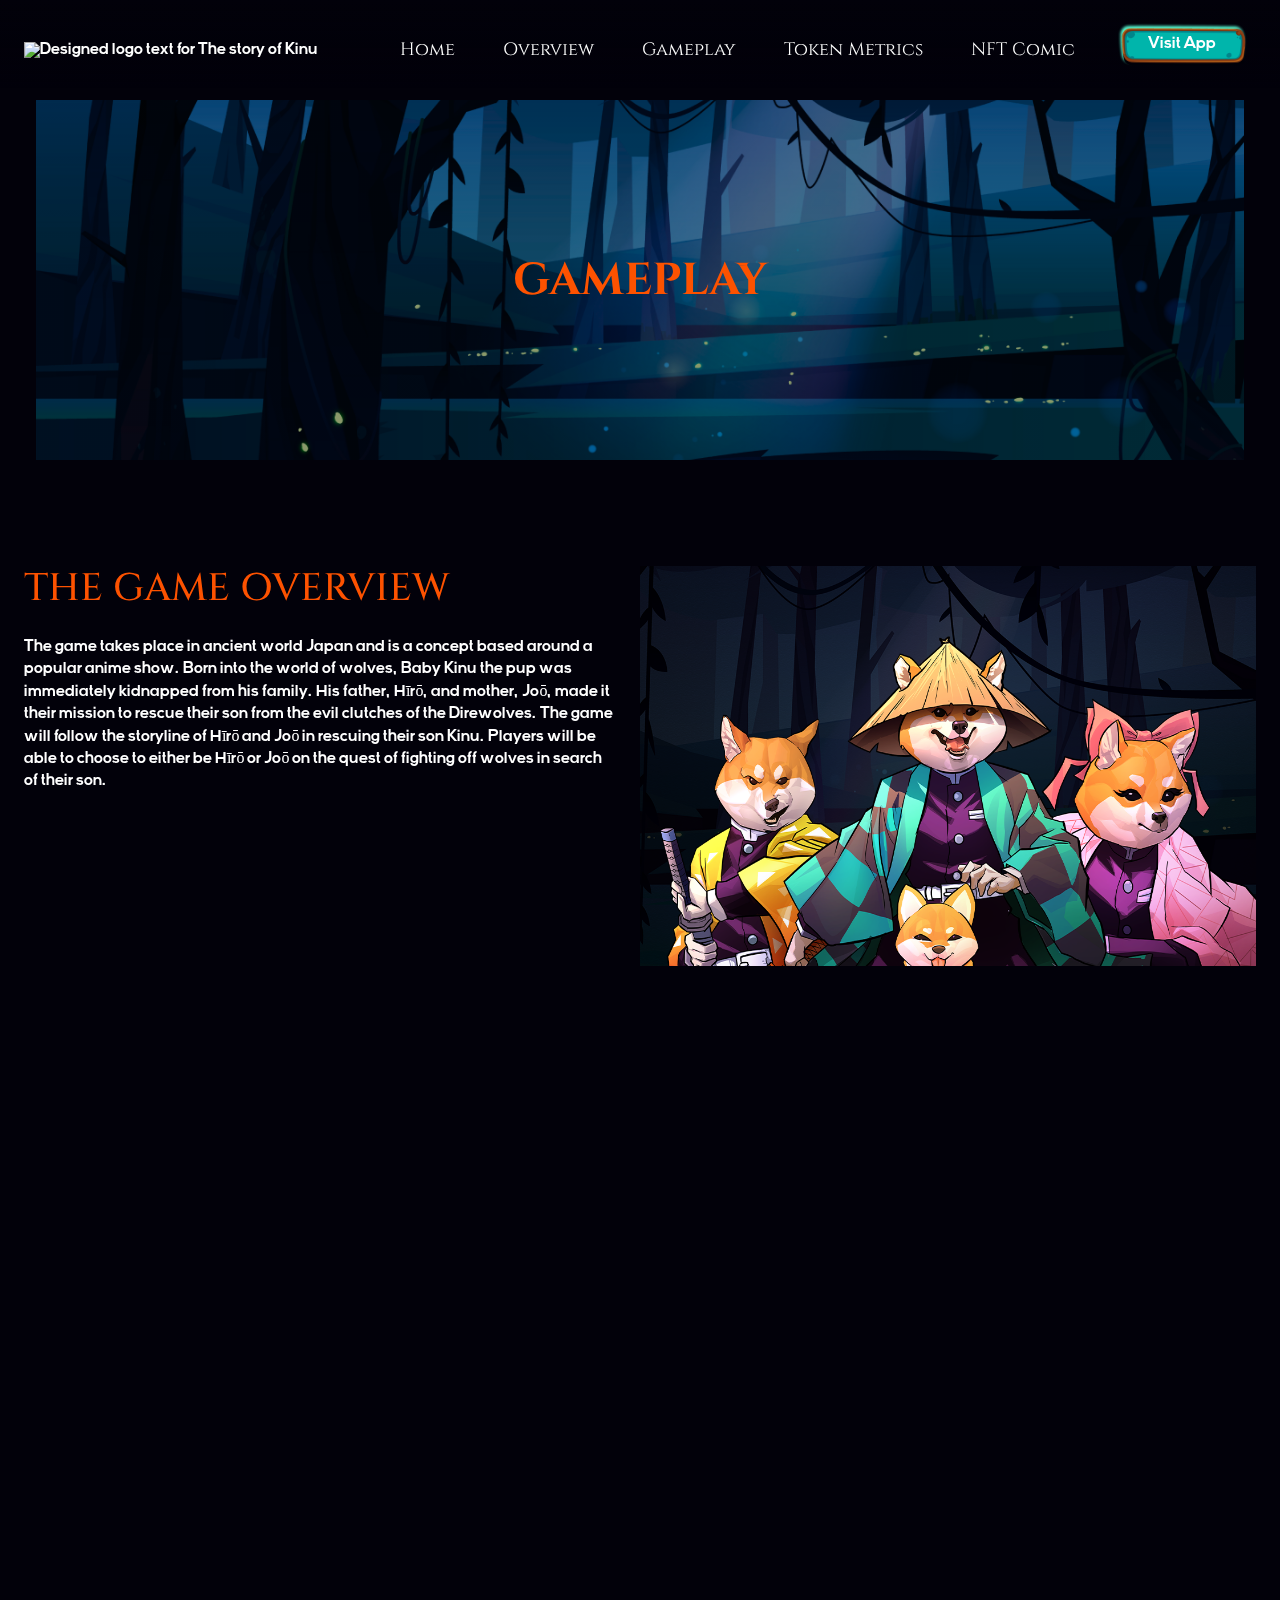
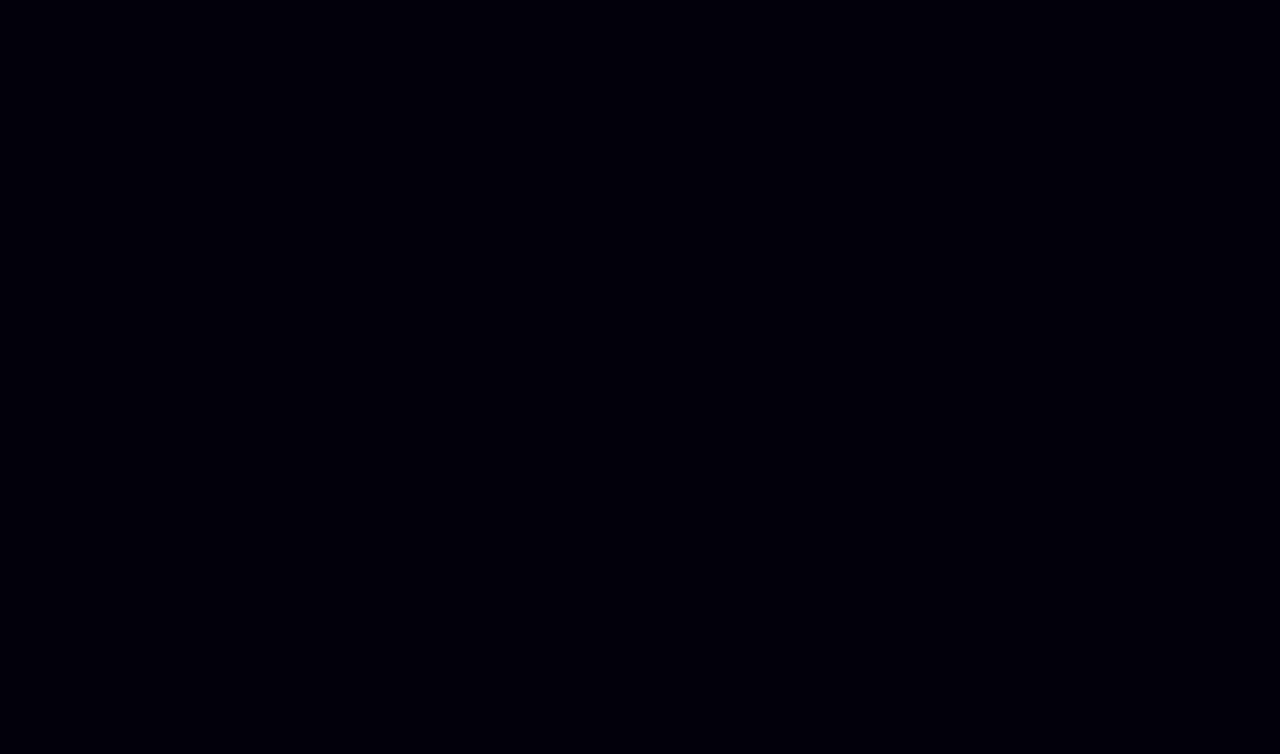
==== commit 7b601ab5: "worked on seo improvement" ====
--- a/gameplay.html
+++ b/gameplay.html
@@ -3,9 +3,15 @@
 <head>
     <meta charset="UTF-8">
     <meta http-equiv="X-UA-Compatible" content="IE=edge">
-    <meta name="description" content="">
+
+    <meta name="description" content="The game will follow the storyline of Hīrō and Joō in
+    rescuing their son Kinu. Players will be able to choose to either be Hīrō or Joō on the quest
+    of fighting off wolves in search of their son.">
+
+    <meta name="robots" content="index, follow">
+
     <meta name="viewport" content="width=device-width, initial-scale=1.0">
-    <title>The Story of $KINU</title>
+    <title>The Story of $KINU | Gameplay</title>
 
      <!--Favicon-->
     <link rel="icon" href="assets/images/favicon.png">
@@ -22,11 +28,13 @@
     <!--Custom Stylesheet-->
     <link rel="stylesheet" type="text/css" href="assets/css/style.css" />
 
-    <!--OWL CAROUSEL CSS CDN-->
-    <link rel="stylesheet" type="text/css" href="https://cdnjs.cloudflare.com/ajax/libs/OwlCarousel2/2.2.1/assets/owl.carousel.min.css">
-    <link rel="stylesheet" type="text/css" href="https://cdnjs.cloudflare.com/ajax/libs/OwlCarousel2/2.2.1/assets/owl.theme.default.min.css">
+    <!--AOS CSS CDN-->
+    <link href="https://unpkg.com/aos@2.3.1/dist/aos.css" rel="stylesheet">
+
+    <!--AOS PLUGIN-->
+    <script src="https://unpkg.com/aos@2.3.1/dist/aos.js"></script>
 </head>
-<body>
+<body class="alt-bg">
     <!-- <div class="token-address"><p>0x3568792aa59ed5b1108bf2f4df4156bf35a94171</p></div> -->
     <nav class="navbar">
 
@@ -62,7 +70,7 @@
     </nav>
 
     <div class="page-wrapper">
-        <div class="overview-banner__container">
+        <div class="overview-banner__container" data-aos="fade-in" data-aos-duration="600" data-aos-easing="ease-in-quad">
             <div class="details-container">
                 <h1>GAMEPLAY</h1>
             </div>
@@ -70,8 +78,9 @@
     </div>
     <section class="game-overview__section">
         <div class="description-container">
-            <h2>THE GAME OVERVIEW</h2>
-            <p>The game takes place in ancient world Japan and is a concept based around a popular
+            <h2 data-aos="fade-in" data-aos-duration="500" data-aos-easing="ease-in-quad">THE GAME OVERVIEW</h2>
+            <p data-aos="fade-up" data-aos-duration="600" data-aos-easing="ease-in-quad">
+                The game takes place in ancient world Japan and is a concept based around a popular
                 anime show. Born into the world of wolves, Baby Kinu the pup was immediately kidnapped
                 from his family. His father, Hīrō, and mother, Joō, made it their mission to rescue their son
                 from the evil clutches of the Direwolves. The game will follow the storyline of Hīrō and Joō in
@@ -79,19 +88,19 @@
                 of fighting off wolves in search of their son.</p>
         </div>
 
-        <div class="image-container kinu-image">
+        <div class="image-container kinu-image" data-aos="fade-up" data-aos-duration="700" data-aos-easing="ease-in-quad">
             <img src="assets/images/kinu-fam.png" alt=" image of all characters in the gameplay" >
         </div>
     </section>
 
 
     <section class="player-section">
-            <div class="image-container">
+            <div class="image-container" data-aos="fade-up" data-aos-duration="700" data-aos-easing="ease-in-quad">
                 <img src="assets/images/background-md.png" alt="image showing Shiba rescue mission">
             </div>
             <div class="description-container">
-                <h2>How players Win</h2>
-                <p>The KINU Token will be used in the P2E game to increase its demand. Weekly prizes will be
+                <h2 data-aos="fade-in" data-aos-duration="500" data-aos-easing="ease-in-quad">How players Win</h2>
+                <p data-aos="fade-up" data-aos-duration="600" data-aos-easing="ease-in-quad">The KINU Token will be used in the P2E game to increase its demand. Weekly prizes will be
                     given to the top three players, based on their scores and position in the leaderboard. To
                     ensure longevity of our token, the prizes will not be given in our native token, as native token
                     based prizes tend to result in dumping behaviour. Connecting to the dApp is required in
@@ -102,8 +111,8 @@
     </section>
 
     <section class="development-section">
-        <h2>The Development Process</h2>
-        <p>We aim to complete the development of the game during Phase 2 of our roadmap. In the
+        <h2 data-aos="fade-up" data-aos-duration="600" data-aos-easing="ease-in-quad">The Development Process</h2>
+        <p data-aos="fade-up" data-aos-duration="700" data-aos-easing="ease-in-quad">We aim to complete the development of the game during Phase 2 of our roadmap. In the
             interest of transparency, our game developer will do daily live streams, creating the game
             before your very eyes, giving you an unforgettable and unique experience. Please note,
             however, that as we wish to give you a superb gaming experience, we will not be showing
@@ -111,13 +120,13 @@
             of said game.
         </p>
 
-        <p>Our token will be one of a kind, bringing realistic #metaverse gaming to the BSC chain. As
+        <p data-aos="fade-up" data-aos-duration="800" data-aos-easing="ease-in-quad">Our token will be one of a kind, bringing realistic #metaverse gaming to the BSC chain. As
             there are countless P2E games out there, particularly in BSC, we decided to aim for a
             grander long-term goal - that of being a well-known household name, played by as many
             people as possible. This is done with sustainability and scalability in mind
         </p>
 
-        <p>
+        <p data-aos="fade-up" data-aos-duration="800" data-aos-easing="ease-in-quad">
             To achieve this lofty goal, we will be releasing our very own Anime video series and an NFT
             comic book Manga series. The NFTs will be an integral part of the P2E game, although
             playing the game without them is entirely possible.
--- a/assets/css/style.css
+++ b/assets/css/style.css
@@ -33,6 +33,10 @@
   color: #fff;
   font-family: ViceCitySans;
   width: 100%;
+}
+
+.alt-bg {
+  background-color: #02010A;
 }
 
 h1 {
@@ -211,6 +215,11 @@
   border-radius: 12px;
 }
 
+.margin-center {
+  max-width: 900px;
+  margin: auto;
+}
+
 /*=======HEADER AND NAVBAR SECTION STYLING======*/
 .token-address {
   width: 100%;
@@ -331,6 +340,9 @@
     -webkit-box-shadow: 0 10px 27px rgba(0, 0, 0, 0.05);
             box-shadow: 0 10px 27px rgba(0, 0, 0, 0.05);
     z-index: 99999999999;
+    -webkit-box-pack: unset;
+        -ms-flex-pack: unset;
+            justify-content: unset;
   }
 
   .nav-menu.active {
@@ -728,13 +740,13 @@
   -webkit-transition: 0.3s;
   transition: 0.3s;
 }
-.modal-wrapper main h4 {
+.modal-wrapper .overview-main h4 {
   color: #20BFB7;
   font-size: 24px;
   margin-bottom: 12px;
   margin-top: 36px;
 }
-.modal-wrapper main p {
+.modal-wrapper .overview-main p {
   font-family: "Cinzel", serif;
   font-size: 14px;
   margin-bottom: 24px;
@@ -843,6 +855,15 @@
   }
 }
 /*========END OF HOMEPAGE-OVERVIEW SECTION======*/
+.player {
+  width: 60px;
+  height: auto;
+  position: fixed;
+  bottom: 0;
+  right: 12px;
+  left: 0;
+}
+
 /*=========HOMEPAGE GAMEPLAY SECTION STYLING========*/
 .gameplay-section {
   margin-top: 96px;
@@ -1394,7 +1415,8 @@
 .overview-banner__container {
   width: 100%;
   height: 360px;
-  background: url("../images/overview.png") no-repeat center;
+  background: -webkit-gradient(linear, left top, left bottom, from(rgba(0, 0, 0, 0.4))), url("../images/overview.png") no-repeat center;
+  background: linear-gradient(180deg rgba(0, 0, 0, 0.4), rgba(0, 0, 0, 0.4)), url("../images/overview.png") no-repeat center;
   background-size: cover;
   margin-top: 60px;
 }
@@ -1409,56 +1431,6 @@
 .overview-banner__container .details-container h1 {
   margin-top: 150px;
   font-weight: 700;
-}
-
-/*------INTRO SECTION WRAPPER-----*/
-.intro-section {
-  margin-top: 72px;
-}
-.intro-section .wrapper h2 {
-  margin-bottom: 12px;
-}
-
-/*------GAME DEVELOPMENT SECTION STYLING-----*/
-.gameDev-section {
-  margin: 72px 0;
-}
-.gameDev-section h2 {
-  margin-bottom: 12px;
-}
-.gameDev-section p {
-  margin-bottom: 24px;
-}
-.gameDev-section .cta-gameplay {
-  display: -webkit-box;
-  display: -ms-flexbox;
-  display: flex;
-  -webkit-box-pack: center;
-      -ms-flex-pack: center;
-          justify-content: center;
-  margin: 48px;
-}
-
-.gameplay-develop {
-  margin-top: 12px;
-}
-.gameplay-develop .gameplay-list {
-  margin-bottom: 12px;
-}
-.gameplay-develop li {
-  margin-bottom: 24px;
-  display: -webkit-box;
-  display: -ms-flexbox;
-  display: flex;
-  -webkit-box-align: center;
-      -ms-flex-align: center;
-          align-items: center;
-  color: #fff;
-}
-.gameplay-develop li img {
-  margin-right: 12px;
-  padding: 8px;
-  width: 35px !important;
 }
 
 /*======TEAM WEBPAGE STYLING-======*/
@@ -1627,7 +1599,8 @@
 .token-banner__container {
   width: 100%;
   height: 360px;
-  background: url("../images/token-bg.png") no-repeat center;
+  background: -webkit-gradient(linear, left top, left bottom, from(rgba(0, 0, 0, 0.6))), url("../images/token-bg.png") no-repeat center;
+  background: linear-gradient(180deg rgba(0, 0, 0, 0.6), rgba(0, 0, 0, 0.6)), url("../images/token-bg.png") no-repeat center;
   background-size: cover;
 }
 .token-banner__container .details-container {
@@ -1676,11 +1649,15 @@
   font-family: "Rubik", sans-serif;
   color: #FD5200;
 }
+.token-wrapper .token-details .token-paragraph {
+  margin: 12px 0;
+  text-align: center;
+}
 .token-wrapper .token-details .detail {
   display: -webkit-box;
   display: -ms-flexbox;
   display: flex;
-  border-bottom: 1px solid rgba(0, 255, 255, 0.247);
+  border-bottom: 1px solid rgba(141, 110, 31, 0.3);
   margin-bottom: 12px;
   padding: 8px;
 }
@@ -1717,10 +1694,13 @@
           align-items: center;
   color: #fff;
 }
-.task-item li img {
+.task-item img {
   margin-right: 12px;
   padding: 8px;
   width: 35px !important;
+}
+.task-item a {
+  word-break: break-all;
 }
 
 @media only screen and (max-width: 860px) {
@@ -1746,7 +1726,8 @@
 .manga-banner__container {
   width: 100%;
   height: 360px;
-  background: url("../images/manga-bg.png") no-repeat center;
+  background: -webkit-gradient(linear, left top, left bottom, from(rgba(0, 0, 0, 0.6))), url("../images/manga-bg.png") no-repeat center;
+  background: linear-gradient(180deg rgba(0, 0, 0, 0.6), rgba(0, 0, 0, 0.6)), url("../images/manga-bg.png") no-repeat center;
   background-size: cover;
 }
 .manga-banner__container .details-container {
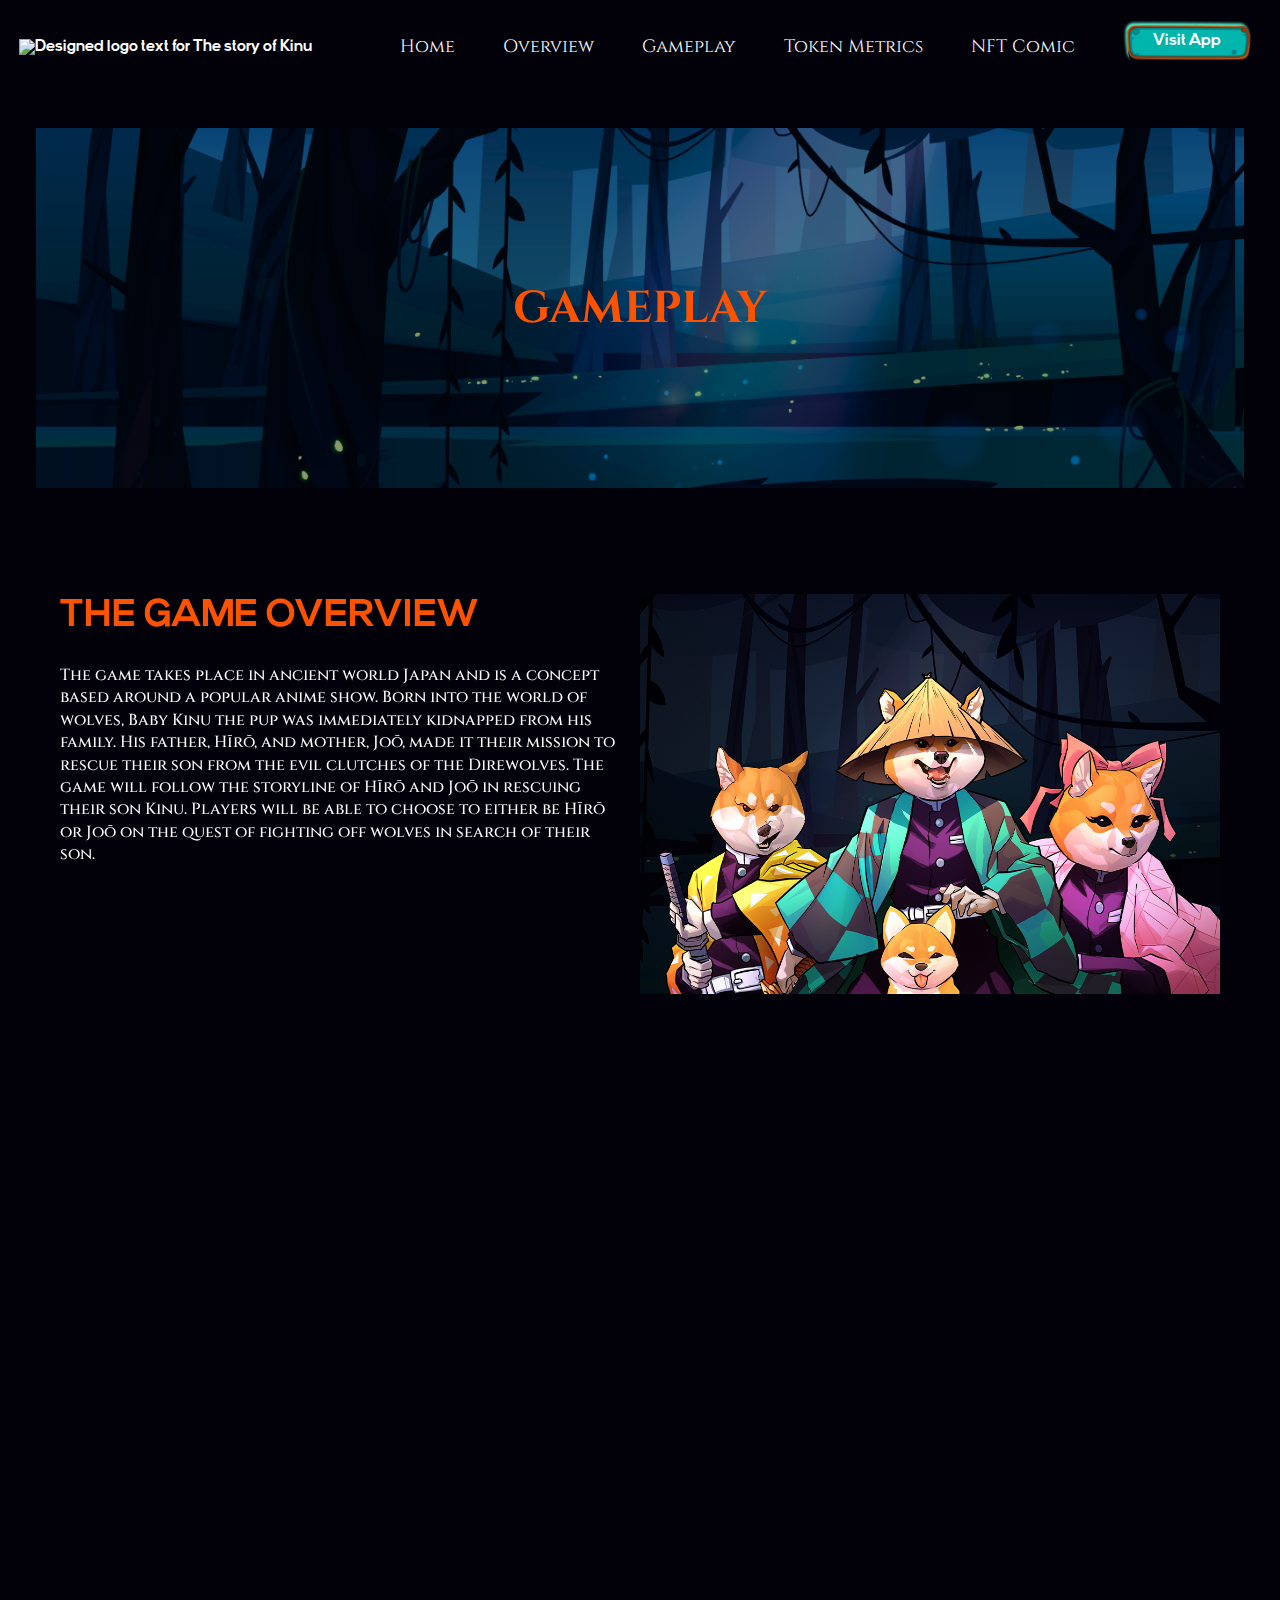
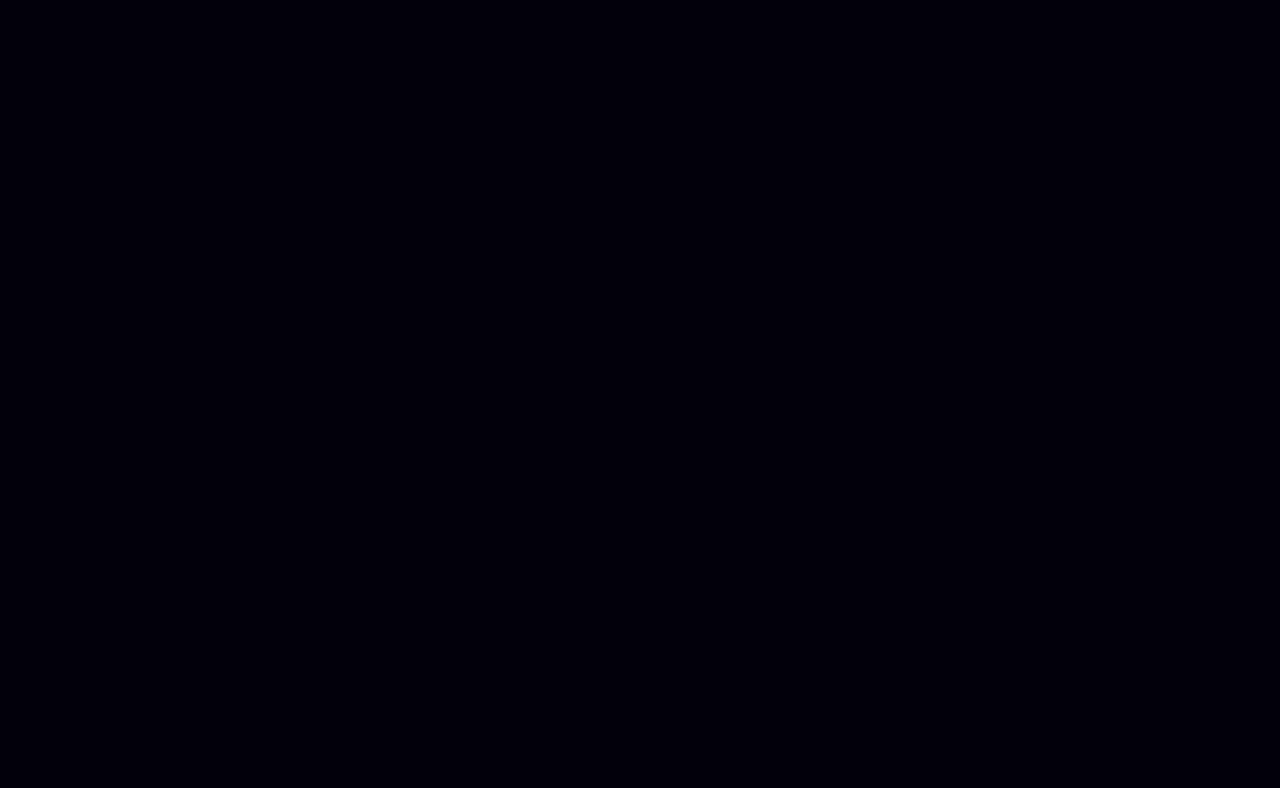
==== commit 6741f4d1: "added solid  background to navbar" ====
--- a/gameplay.html
+++ b/gameplay.html
@@ -75,63 +75,64 @@
                 <h1>GAMEPLAY</h1>
             </div>
         </div>
-    </div>
-    <section class="game-overview__section">
-        <div class="description-container">
-            <h2 data-aos="fade-in" data-aos-duration="500" data-aos-easing="ease-in-quad">THE GAME OVERVIEW</h2>
-            <p data-aos="fade-up" data-aos-duration="600" data-aos-easing="ease-in-quad">
-                The game takes place in ancient world Japan and is a concept based around a popular
-                anime show. Born into the world of wolves, Baby Kinu the pup was immediately kidnapped
-                from his family. His father, Hīrō, and mother, Joō, made it their mission to rescue their son
-                from the evil clutches of the Direwolves. The game will follow the storyline of Hīrō and Joō in
-                rescuing their son Kinu. Players will be able to choose to either be Hīrō or Joō on the quest
-                of fighting off wolves in search of their son.</p>
-        </div>
+    
+        <section class="game-overview__section">
+            <div class="description-container">
+                <h2 data-aos="fade-in" data-aos-duration="500" data-aos-easing="ease-in-quad">THE GAME OVERVIEW</h2>
+                <p data-aos="fade-up" data-aos-duration="600" data-aos-easing="ease-in-quad">
+                    The game takes place in ancient world Japan and is a concept based around a popular
+                    anime show. Born into the world of wolves, Baby Kinu the pup was immediately kidnapped
+                    from his family. His father, Hīrō, and mother, Joō, made it their mission to rescue their son
+                    from the evil clutches of the Direwolves. The game will follow the storyline of Hīrō and Joō in
+                    rescuing their son Kinu. Players will be able to choose to either be Hīrō or Joō on the quest
+                    of fighting off wolves in search of their son.</p>
+            </div>
 
-        <div class="image-container kinu-image" data-aos="fade-up" data-aos-duration="700" data-aos-easing="ease-in-quad">
-            <img src="assets/images/kinu-fam.png" alt=" image of all characters in the gameplay" >
-        </div>
-    </section>
+            <div class="image-container kinu-image" data-aos="fade-up" data-aos-duration="700" data-aos-easing="ease-in-quad">
+                <img src="assets/images/kinu-fam.png" alt=" image of all characters in the gameplay" >
+            </div>
+        </section>
 
 
-    <section class="player-section">
-            <div class="image-container" data-aos="fade-up" data-aos-duration="700" data-aos-easing="ease-in-quad">
-                <img src="assets/images/background-md.png" alt="image showing Shiba rescue mission">
-            </div>
-            <div class="description-container">
-                <h2 data-aos="fade-in" data-aos-duration="500" data-aos-easing="ease-in-quad">How players Win</h2>
-                <p data-aos="fade-up" data-aos-duration="600" data-aos-easing="ease-in-quad">The KINU Token will be used in the P2E game to increase its demand. Weekly prizes will be
-                    given to the top three players, based on their scores and position in the leaderboard. To
-                    ensure longevity of our token, the prizes will not be given in our native token, as native token
-                    based prizes tend to result in dumping behaviour. Connecting to the dApp is required in
-                    order to play the game and to receive any prizes
-                </p>
-            </div>
+        <section class="player-section">
+                <div class="image-container" data-aos="fade-up" data-aos-duration="700" data-aos-easing="ease-in-quad">
+                    <img src="assets/images/background-md.png" alt="image showing Shiba rescue mission">
+                </div>
+                <div class="description-container">
+                    <h2 data-aos="fade-in" data-aos-duration="500" data-aos-easing="ease-in-quad">How players Win</h2>
+                    <p data-aos="fade-up" data-aos-duration="600" data-aos-easing="ease-in-quad">The KINU Token will be used in the P2E game to increase its demand. Weekly prizes will be
+                        given to the top three players, based on their scores and position in the leaderboard. To
+                        ensure longevity of our token, the prizes will not be given in our native token, as native token
+                        based prizes tend to result in dumping behaviour. Connecting to the dApp is required in
+                        order to play the game and to receive any prizes
+                    </p>
+                </div>
 
-    </section>
+        </section>
 
-    <section class="development-section">
-        <h2 data-aos="fade-up" data-aos-duration="600" data-aos-easing="ease-in-quad">The Development Process</h2>
-        <p data-aos="fade-up" data-aos-duration="700" data-aos-easing="ease-in-quad">We aim to complete the development of the game during Phase 2 of our roadmap. In the
-            interest of transparency, our game developer will do daily live streams, creating the game
-            before your very eyes, giving you an unforgettable and unique experience. Please note,
-            however, that as we wish to give you a superb gaming experience, we will not be showing
-            you full clips of the game itself before launching it. This will also deter any possible copying
-            of said game.
-        </p>
+        <section class="development-section">
+            <h2 data-aos="fade-up" data-aos-duration="600" data-aos-easing="ease-in-quad">The Development Process</h2>
+            <p data-aos="fade-up" data-aos-duration="700" data-aos-easing="ease-in-quad">We aim to complete the development of the game during Phase 2 of our roadmap. In the
+                interest of transparency, our game developer will do daily live streams, creating the game
+                before your very eyes, giving you an unforgettable and unique experience. Please note,
+                however, that as we wish to give you a superb gaming experience, we will not be showing
+                you full clips of the game itself before launching it. This will also deter any possible copying
+                of said game.
+            </p>
 
-        <p data-aos="fade-up" data-aos-duration="800" data-aos-easing="ease-in-quad">Our token will be one of a kind, bringing realistic #metaverse gaming to the BSC chain. As
-            there are countless P2E games out there, particularly in BSC, we decided to aim for a
-            grander long-term goal - that of being a well-known household name, played by as many
-            people as possible. This is done with sustainability and scalability in mind
-        </p>
+            <p data-aos="fade-up" data-aos-duration="800" data-aos-easing="ease-in-quad">Our token will be one of a kind, bringing realistic #metaverse gaming to the BSC chain. As
+                there are countless P2E games out there, particularly in BSC, we decided to aim for a
+                grander long-term goal - that of being a well-known household name, played by as many
+                people as possible. This is done with sustainability and scalability in mind
+            </p>
 
-        <p data-aos="fade-up" data-aos-duration="800" data-aos-easing="ease-in-quad">
-            To achieve this lofty goal, we will be releasing our very own Anime video series and an NFT
-            comic book Manga series. The NFTs will be an integral part of the P2E game, although
-            playing the game without them is entirely possible.
-        </p>
-    </section>
+            <p data-aos="fade-up" data-aos-duration="800" data-aos-easing="ease-in-quad">
+                To achieve this lofty goal, we will be releasing our very own Anime video series and an NFT
+                comic book Manga series. The NFTs will be an integral part of the P2E game, although
+                playing the game without them is entirely possible.
+            </p>
+        </section>
+    </div>
 
     <footer>
         <main class="footer-container">
--- a/assets/css/style.css
+++ b/assets/css/style.css
@@ -28,7 +28,6 @@
 
 body {
   background-color: #241b05;
-  max-width: 1440px;
   margin: auto;
   color: #fff;
   font-family: ViceCitySans;
@@ -36,7 +35,10 @@
 }
 
 .alt-bg {
-  background-color: #02010A;
+  background-color: #02010a;
+}
+.alt-bg .navbar {
+  background-color: #02010a;
 }
 
 h1 {
@@ -250,15 +252,14 @@
   -webkit-box-align: center;
       -ms-flex-align: center;
           align-items: center;
-  padding: 1rem 1.5rem;
+  padding: 0.8rem 1.2rem;
   position: fixed;
   z-index: 99999999;
   width: 100%;
   top: 0;
   left: 0;
   font-family: inherit;
-  background: -webkit-gradient(linear, left top, left bottom, from(#02010A), color-stop(28.12%, rgba(2, 1, 10, 0.78)), to(rgba(2, 1, 10, 0.03)));
-  background: linear-gradient(180deg, #02010A 0%, rgba(2, 1, 10, 0.78) 28.12%, rgba(2, 1, 10, 0.03) 100%);
+  background: #241b05;
 }
 
 .logo {
@@ -315,8 +316,8 @@
 
 @media only screen and (max-width: 1040px) {
   .navbar {
-    background: -webkit-gradient(linear, left top, left bottom, color-stop(10%, #02010A), color-stop(28.12%, rgba(2, 1, 10, 0.78)), to(rgba(2, 1, 10, 0.03)));
-    background: linear-gradient(180deg, #02010A 10%, rgba(2, 1, 10, 0.78) 28.12%, rgba(2, 1, 10, 0.03) 100%);
+    background: -webkit-gradient(linear, left top, left bottom, color-stop(10%, #02010A), color-stop(35%, rgba(2, 1, 10, 0.78)), to(rgba(2, 1, 10, 0.03)));
+    background: linear-gradient(180deg, #02010A 10%, rgba(2, 1, 10, 0.78) 35%, rgba(2, 1, 10, 0.03) 100%);
     position: fixed;
     top: 0;
     width: 100%;
@@ -479,15 +480,62 @@
   top: 0%;
 }
 
+@media (max-width: 1280px) {
+  .fire-group img {
+    height: 150px;
+  }
+  .fire-group .left-fire {
+    top: 70%;
+    left: 10px;
+  }
+  .fire-group .right-fire {
+    right: 1%;
+    top: 70%;
+  }
+}
 @media only screen and (max-width: 940px) {
   .hero-img {
     height: 60%;
+  }
+
+  .fire-group img {
+    height: 120px;
+  }
+  .fire-group .left-fire {
+    top: 60%;
+    left: 10px;
+  }
+  .fire-group .right-fire {
+    right: 1%;
+    top: 60%;
+  }
+}
+@media (max-width: 850px) {
+  .fire-group .left-fire {
+    top: 50%;
+    left: 10px;
+  }
+  .fire-group .right-fire {
+    right: 1%;
+    top: 45%;
   }
 }
 @media only screen and (max-width: 600px) {
   .cta-container .front {
     padding: 10px 30px;
     border-radius: 12px;
+  }
+
+  .fire-group img {
+    height: 100px;
+  }
+  .fire-group .left-fire {
+    top: 40%;
+    left: 10px;
+  }
+  .fire-group .right-fire {
+    right: 1%;
+    top: 30%;
   }
 }
 @media (max-width: 550px) {
@@ -770,6 +818,11 @@
   background-color: #FD5200;
 }
 
+@media (min-width: 1280px) {
+  .overview-section .description-container .overview-intro-p {
+    font-size: 28px;
+  }
+}
 @media only screen and (max-width: 800px) {
   .overview-section {
     -webkit-box-orient: vertical;
@@ -855,13 +908,28 @@
   }
 }
 /*========END OF HOMEPAGE-OVERVIEW SECTION======*/
-.player {
-  width: 60px;
+.audio-player {
+  display: -webkit-box;
+  display: -ms-flexbox;
+  display: flex;
+  -webkit-box-align: center;
+      -ms-flex-align: center;
+          align-items: center;
+  position: fixed;
+  right: 0;
+  bottom: 12px;
+  z-index: 1000;
+  background: rgba(0, 0, 0, 0.4);
+  padding: 12px;
+}
+.audio-player .prompt-text {
+  font-size: 12px !important;
+  margin-right: 8px;
+}
+.audio-player .player {
+  width: 36px;
   height: auto;
-  position: fixed;
-  bottom: 0;
-  right: 12px;
-  left: 0;
+  cursor: pointer;
 }
 
 /*=========HOMEPAGE GAMEPLAY SECTION STYLING========*/
@@ -1405,6 +1473,14 @@
 .page-wrapper {
   padding: 0 36px;
   margin-top: 100px;
+  max-width: 1500px;
+  margin: auto;
+}
+.page-wrapper h2 {
+  font-family: viceCitySans;
+}
+.page-wrapper p {
+  font-family: "Cinzel", serif;
 }
 
 @media only screen and (max-width: 700px) {
@@ -1418,7 +1494,7 @@
   background: -webkit-gradient(linear, left top, left bottom, from(rgba(0, 0, 0, 0.4))), url("../images/overview.png") no-repeat center;
   background: linear-gradient(180deg rgba(0, 0, 0, 0.4), rgba(0, 0, 0, 0.4)), url("../images/overview.png") no-repeat center;
   background-size: cover;
-  margin-top: 60px;
+  margin-top: 8rem;
 }
 .overview-banner__container .details-container {
   display: -webkit-box;
@@ -1602,6 +1678,7 @@
   background: -webkit-gradient(linear, left top, left bottom, from(rgba(0, 0, 0, 0.6))), url("../images/token-bg.png") no-repeat center;
   background: linear-gradient(180deg rgba(0, 0, 0, 0.6), rgba(0, 0, 0, 0.6)), url("../images/token-bg.png") no-repeat center;
   background-size: cover;
+  margin-top: 8rem;
 }
 .token-banner__container .details-container {
   display: -webkit-box;
@@ -1693,6 +1770,7 @@
       -ms-flex-align: center;
           align-items: center;
   color: #fff;
+  font-family: "Cinzel", serif;
 }
 .task-item img {
   margin-right: 12px;
@@ -1729,6 +1807,7 @@
   background: -webkit-gradient(linear, left top, left bottom, from(rgba(0, 0, 0, 0.6))), url("../images/manga-bg.png") no-repeat center;
   background: linear-gradient(180deg rgba(0, 0, 0, 0.6), rgba(0, 0, 0, 0.6)), url("../images/manga-bg.png") no-repeat center;
   background-size: cover;
+  margin-top: 8rem;
 }
 .manga-banner__container .details-container {
   display: -webkit-box;
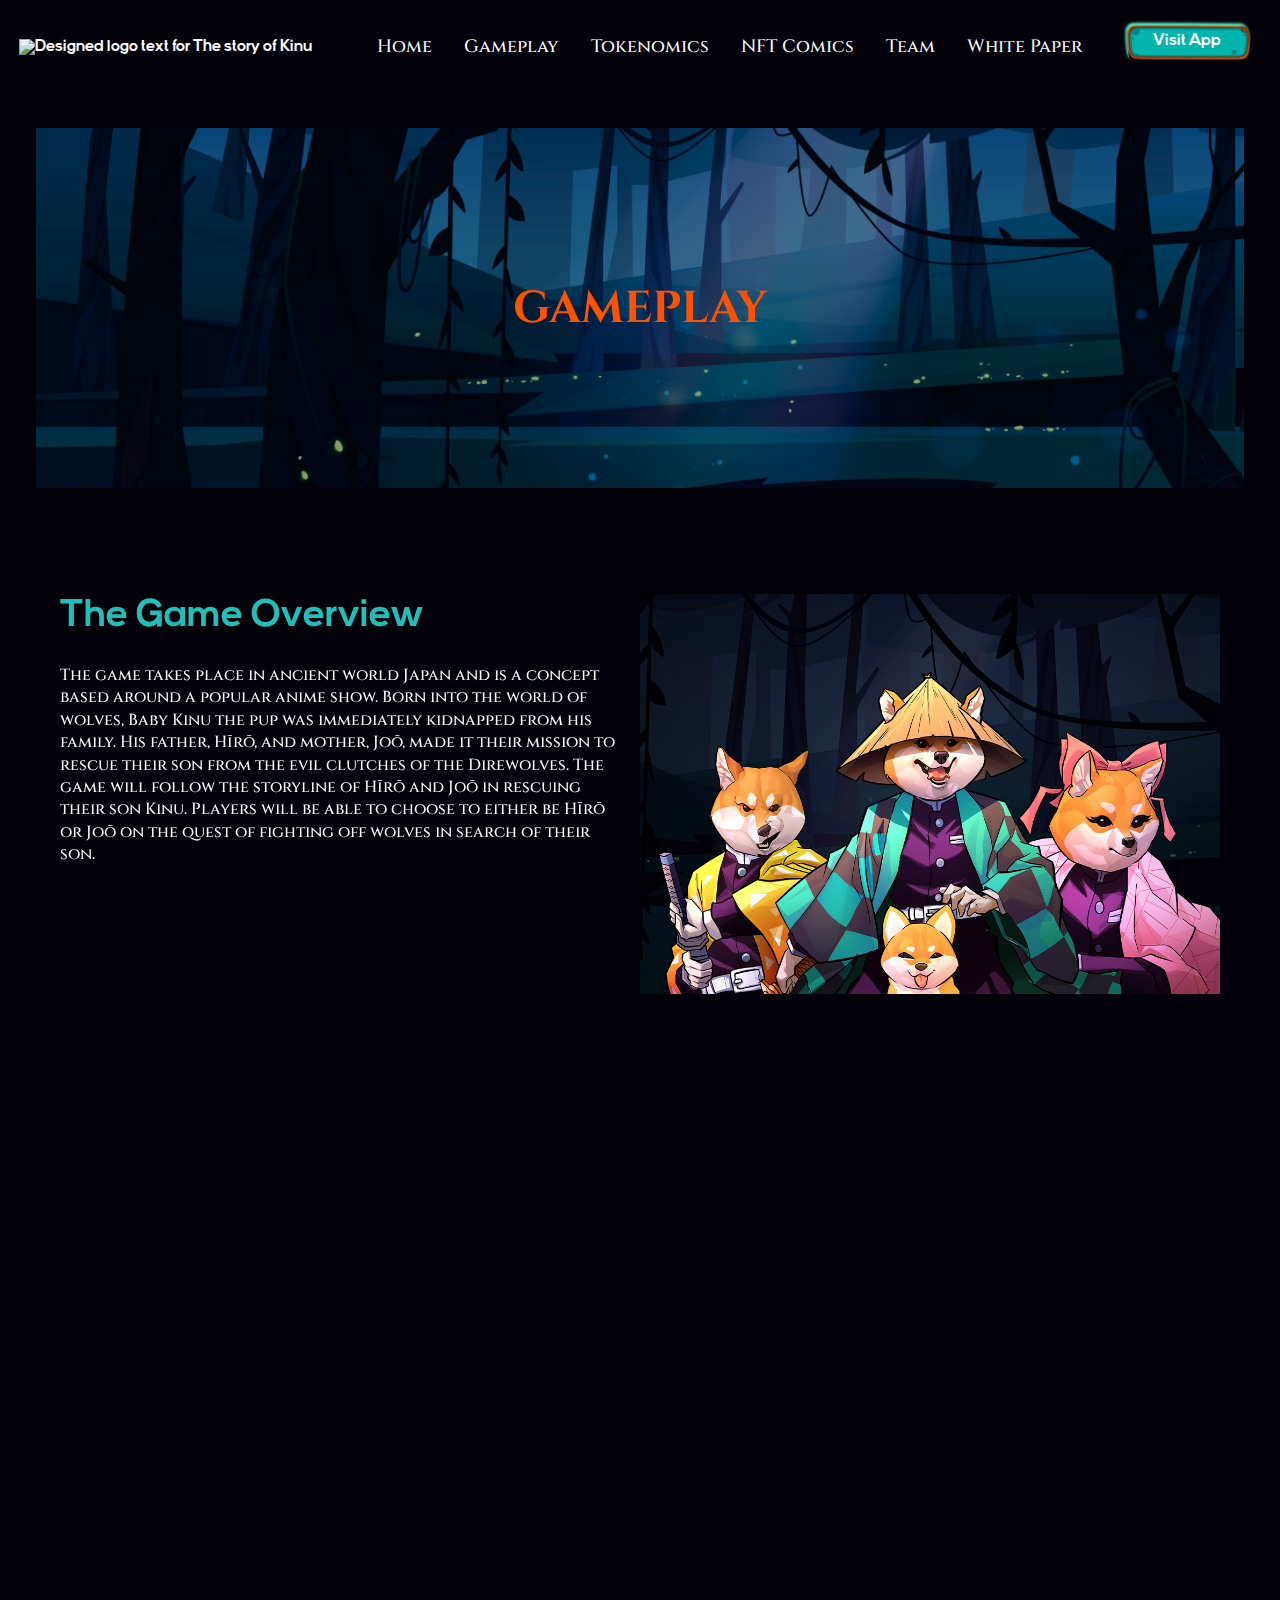
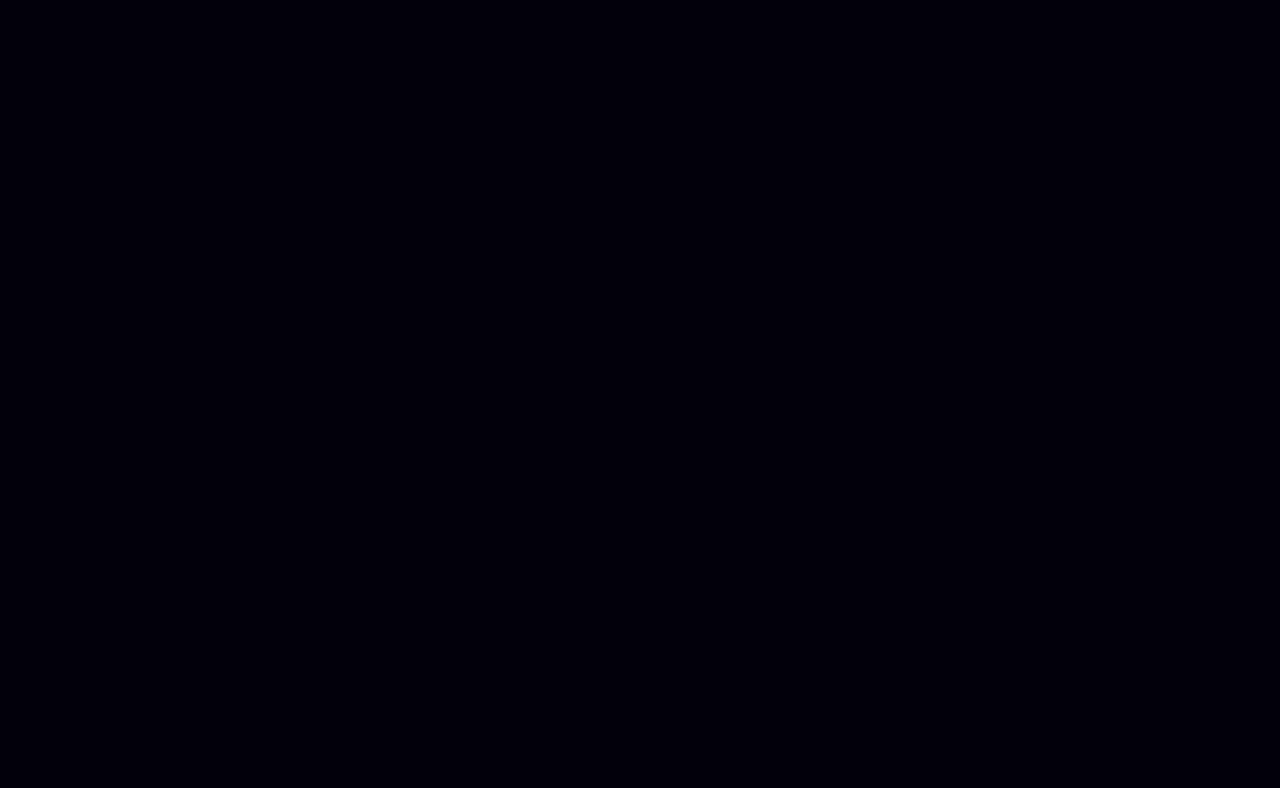
==== commit 2736fb99: "implemented client modification" ====
--- a/gameplay.html
+++ b/gameplay.html
@@ -42,23 +42,26 @@
         <a href="index.html" class="nav-logo"><img src="assets/images/kinu-textLogo.png" class="logo" alt="Designed logo text for The story of Kinu"></a>
 
         <!--NAV LINKS-->
-            <ul class="nav-menu">
-                <li class="nav-item">
-                    <a href="index.html" class="nav-link">Home</a>
-                </li>
-                <li class="nav-item">
-                    <a href="index.html#overview-section" class="nav-link">Overview</a>
-                </li>
-                <li class="nav-item">
-                    <a href="gameplay.html" class="nav-link">Gameplay</a>
-                </li>
-                <li class="nav-item">
-                    <a href="token.html" class="nav-link">Token Metrics</a>
-                </li>
-                <li class="nav-item">
-                    <a href="manga.html" class="nav-link">NFT Comic</a>
-                </li>
-            </ul>     
+        <ul class="nav-menu">
+            <li class="nav-item">
+                <a href="index.html" class="nav-link">Home</a>
+            </li>
+            <li class="nav-item">
+                <a href="gameplay.html" class="nav-link">Gameplay</a>
+            </li>
+            <li class="nav-item">
+                <a href="token.html" class="nav-link">Tokenomics</a>
+            </li>
+            <li class="nav-item">
+                <a href="manga.html" class="nav-link">NFT Comics</a>
+            </li>
+            <li class="nav-item">
+                <a href="team.html" class="nav-link">Team</a>
+            </li>
+            <li class="nav-item">
+                <a href="assets/docs/kinu-whitepaper.pdf" download class="nav-link">White Paper</a>
+            </li>
+        </ul>     
         <!--Nav Button-->
         <div class="cta-container nav-cta">
             <button class="btn"><a href="#cta-container">Visit App</a></button>
@@ -78,7 +81,7 @@
     
         <section class="game-overview__section">
             <div class="description-container">
-                <h2 data-aos="fade-in" data-aos-duration="500" data-aos-easing="ease-in-quad">THE GAME OVERVIEW</h2>
+                <h2 data-aos="fade-in" data-aos-duration="500" data-aos-easing="ease-in-quad">the game overview</h2>
                 <p data-aos="fade-up" data-aos-duration="600" data-aos-easing="ease-in-quad">
                     The game takes place in ancient world Japan and is a concept based around a popular
                     anime show. Born into the world of wolves, Baby Kinu the pup was immediately kidnapped
--- a/assets/css/style.css
+++ b/assets/css/style.css
@@ -53,7 +53,7 @@
   font-size: clamp(20px, 2.5vw, 24px);
 }
 
-h1, h2, h3 {
+h1, h2 {
   font-family: "Cinzel", serif;
   color: #FD5200;
   text-transform: uppercase;
@@ -222,6 +222,22 @@
   margin: auto;
 }
 
+.flex {
+  display: -webkit-box;
+  display: -ms-flexbox;
+  display: flex;
+  -webkit-box-orient: vertical;
+  -webkit-box-direction: normal;
+      -ms-flex-direction: column;
+          flex-direction: column;
+  -webkit-box-pack: center;
+      -ms-flex-pack: center;
+          justify-content: center;
+  -webkit-box-align: center;
+      -ms-flex-align: center;
+          align-items: center;
+}
+
 /*=======HEADER AND NAVBAR SECTION STYLING======*/
 .token-address {
   width: 100%;
@@ -303,11 +319,10 @@
 }
 
 .nav-item {
-  margin-left: 3rem;
+  margin-left: 2rem;
 }
 
 .nav-link {
-  font-weight: 400;
   color: #fff;
 }
 .nav-link:hover {
@@ -382,7 +397,6 @@
 /*=======HEADER SECTION STYLING======*/
 .header-section {
   background-size: cover;
-  max-width: 1440px;
   margin: auto;
   position: relative;
 }
@@ -477,7 +491,7 @@
 }
 .fire-group .right-fire {
   right: 1%;
-  top: 0%;
+  top: 60%;
 }
 
 @media (max-width: 1280px) {
@@ -648,7 +662,6 @@
 }
 .overview-section .description-container .overview-intro-p {
   font-size: 24px;
-  max-width: 500px;
   font-weight: 500;
   text-align: left;
 }
@@ -818,6 +831,19 @@
   background-color: #FD5200;
 }
 
+@media (min-width: 1600px) {
+  .overview-section .image-container .video-container {
+    height: 700px;
+  }
+  .overview-section .image-container video {
+    margin-top: 24px;
+  }
+}
+@media (min-width: 1770px) {
+  .overview-section .image-container h2 {
+    top: 15%;
+  }
+}
 @media (min-width: 1280px) {
   .overview-section .description-container .overview-intro-p {
     font-size: 28px;
@@ -908,30 +934,6 @@
   }
 }
 /*========END OF HOMEPAGE-OVERVIEW SECTION======*/
-.audio-player {
-  display: -webkit-box;
-  display: -ms-flexbox;
-  display: flex;
-  -webkit-box-align: center;
-      -ms-flex-align: center;
-          align-items: center;
-  position: fixed;
-  right: 0;
-  bottom: 12px;
-  z-index: 1000;
-  background: rgba(0, 0, 0, 0.4);
-  padding: 12px;
-}
-.audio-player .prompt-text {
-  font-size: 12px !important;
-  margin-right: 8px;
-}
-.audio-player .player {
-  width: 36px;
-  height: auto;
-  cursor: pointer;
-}
-
 /*=========HOMEPAGE GAMEPLAY SECTION STYLING========*/
 .gameplay-section {
   margin-top: 96px;
@@ -1025,6 +1027,11 @@
   text-align: left;
 }
 
+@media (min-width: 1600px) {
+  .gameplay-item {
+    max-width: 440px;
+  }
+}
 @media only screen and (max-width: 600px) {
   .gameplay-wraper .front {
     padding: 15px 30px;
@@ -1340,10 +1347,27 @@
   }
 }
 /*=========END OF CHARACTER SECTION STYLING=======*/
+.kinuverse-section {
+  margin-top: 48px;
+  padding: 0 24px;
+}
+.kinuverse-section .margin-top {
+  margin-top: 96px;
+}
+.kinuverse-section .kinuplanet-details {
+  text-align: center;
+  font-family: "Cinzel", serif;
+  line-height: 1.3;
+  font-size: 20px;
+  max-width: 1100px;
+  margin-top: 36px;
+}
+
 .kinuverse-wrapper {
   background: #70c1f0;
   height: auto;
   width: 100%;
+  margin-top: 40px;
   display: -webkit-box;
   display: -ms-flexbox;
   display: flex;
@@ -1478,6 +1502,9 @@
 }
 .page-wrapper h2 {
   font-family: viceCitySans;
+  color: #20BFB7;
+  font-weight: 700;
+  text-transform: capitalize;
 }
 .page-wrapper p {
   font-family: "Cinzel", serif;
@@ -1589,6 +1616,15 @@
         -ms-flex-direction: column;
             flex-direction: column;
     width: 100%;
+    display: -webkit-box;
+    display: -ms-flexbox;
+    display: flex;
+    -webkit-box-pack: center;
+        -ms-flex-pack: center;
+            justify-content: center;
+    -webkit-box-align: center;
+        -ms-flex-align: center;
+            align-items: center;
   }
   .game-overview__section .description-container, .game-overview__section .image-container {
     width: 100%;
@@ -1779,6 +1815,25 @@
 }
 .task-item a {
   word-break: break-all;
+}
+
+.token-task-item {
+  font-family: "Cinzel", serif;
+  max-width: 900px;
+  font-weight: 600;
+}
+.token-task-item div {
+  padding: 12px;
+}
+.token-task-item .token-task-list {
+  background-color: #fff;
+  margin-bottom: 24px;
+}
+.token-task-item .upper {
+  color: #000;
+}
+.token-task-item .lower {
+  background-color: #FD5200;
 }
 
 @media only screen and (max-width: 860px) {
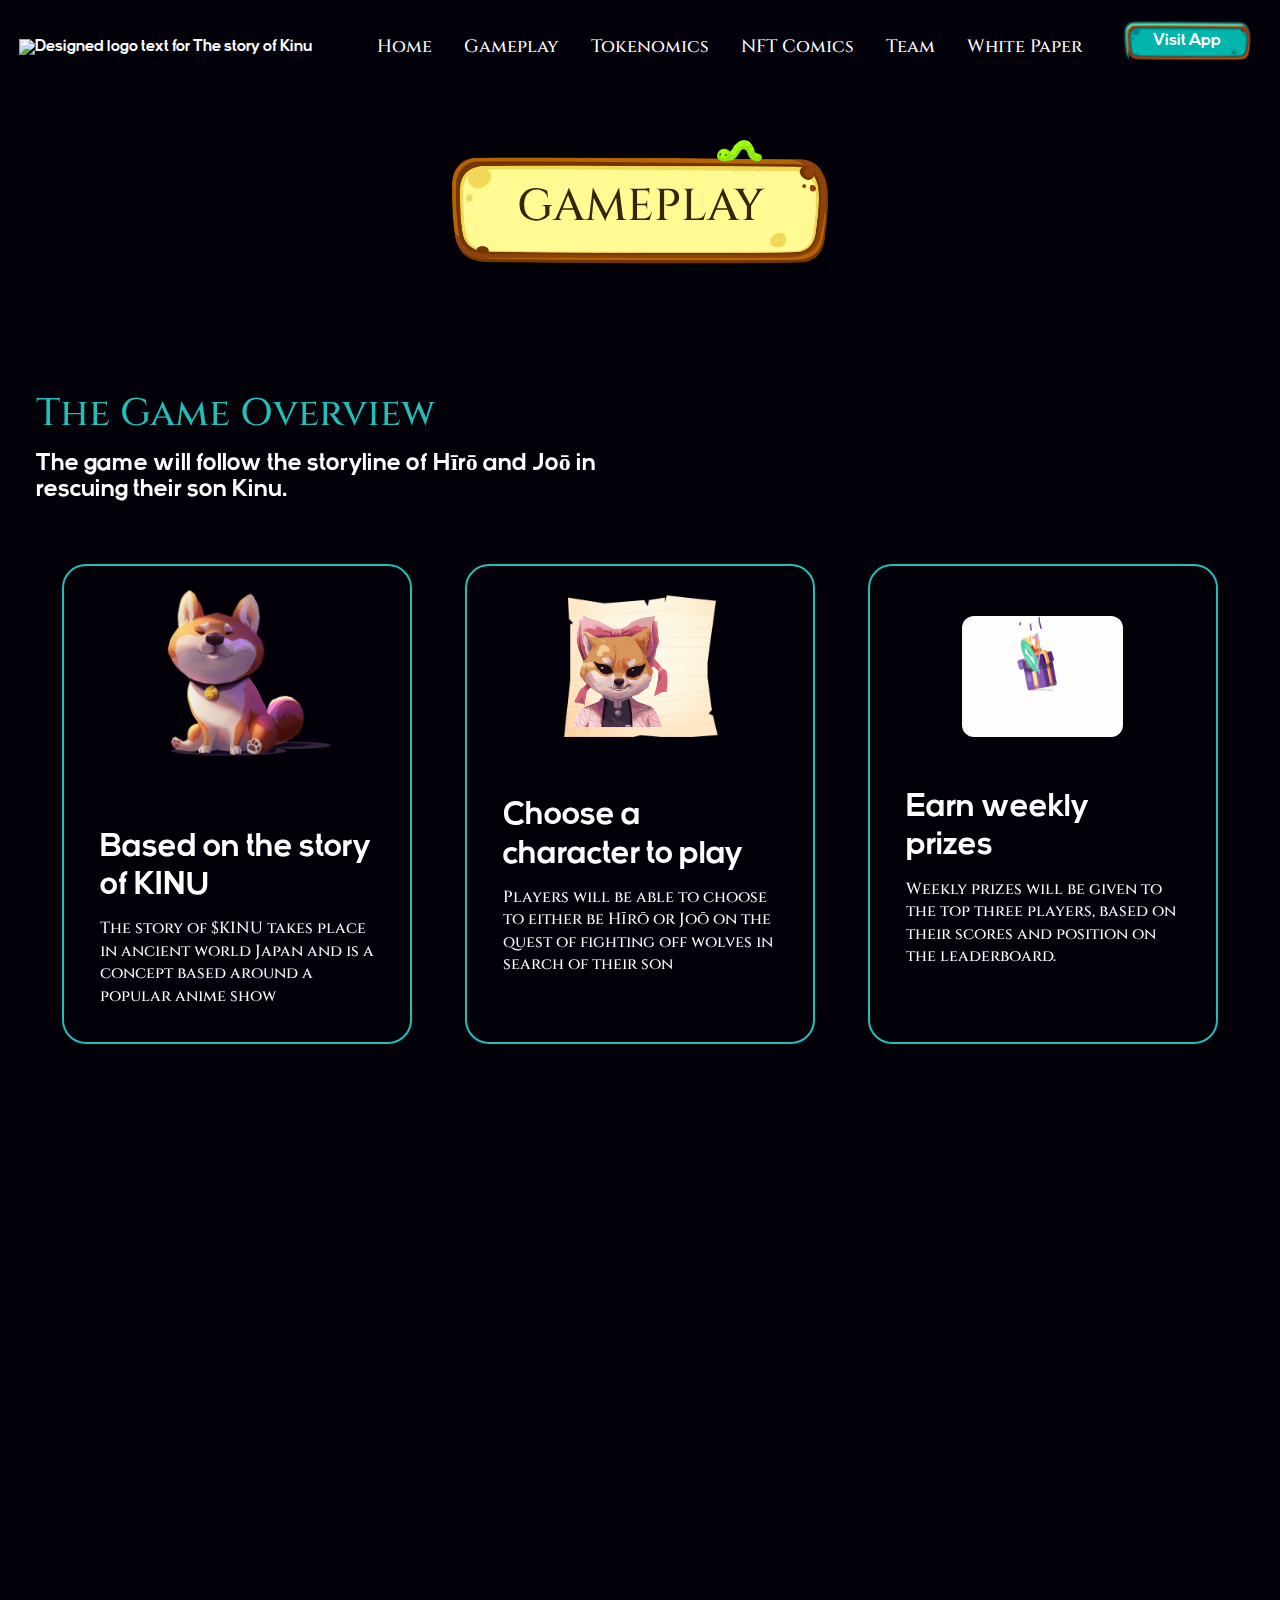
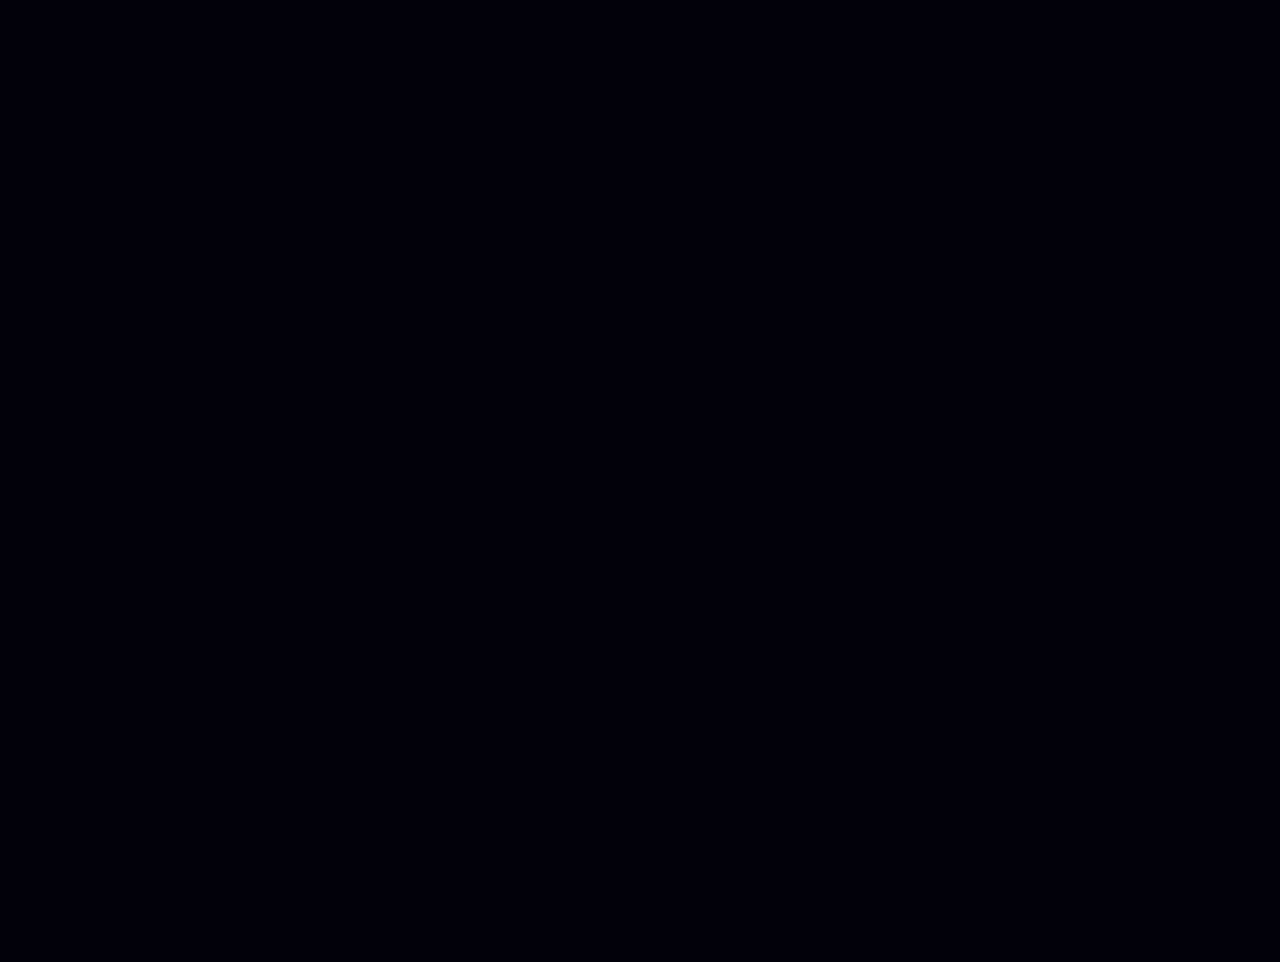
==== commit 6db298d5: "modified gameplay page layout" ====
--- a/gameplay.html
+++ b/gameplay.html
@@ -75,41 +75,74 @@
     <div class="page-wrapper">
         <div class="overview-banner__container" data-aos="fade-in" data-aos-duration="600" data-aos-easing="ease-in-quad">
             <div class="details-container">
-                <h1>GAMEPLAY</h1>
+                <div class="heading-content margin-top" data-aos="fade-in" data-aos-duration="500" data-aos-easing="ease-in-quad">
+                    <img src="assets/images/heading-bg.png" class="heading-background">
+                    <h1 class="heading-text">Gameplay</h1>
+                </div>
             </div>
         </div>
     
         <section class="game-overview__section">
-            <div class="description-container">
-                <h2 data-aos="fade-in" data-aos-duration="500" data-aos-easing="ease-in-quad">the game overview</h2>
-                <p data-aos="fade-up" data-aos-duration="600" data-aos-easing="ease-in-quad">
-                    The game takes place in ancient world Japan and is a concept based around a popular
-                    anime show. Born into the world of wolves, Baby Kinu the pup was immediately kidnapped
-                    from his family. His father, Hīrō, and mother, Joō, made it their mission to rescue their son
-                    from the evil clutches of the Direwolves. The game will follow the storyline of Hīrō and Joō in
-                    rescuing their son Kinu. Players will be able to choose to either be Hīrō or Joō on the quest
-                    of fighting off wolves in search of their son.</p>
-            </div>
-
-            <div class="image-container kinu-image" data-aos="fade-up" data-aos-duration="700" data-aos-easing="ease-in-quad">
-                <img src="assets/images/kinu-fam.png" alt=" image of all characters in the gameplay" >
-            </div>
+            <div class="heading-wrapper">
+                <h2 data-aos="fade-up" data-aos-duration="500" data-aos-easing="ease-in-quad">the game overview</h2>
+                <h4 data-aos="fade-up" data-aos-duration="600" data-aos-easing="ease-in-quad">The game will follow the storyline of Hīrō and Joō in rescuing their son Kinu.</h4>
+            </div>
+            <main class="gameplay-wrapper">
+                <div class="container">
+                    <div class="gameplay-item" id="item-exception" data-aos="fade-up" data-aos-duration="600" data-aos-easing="ease-in-quad">
+                        <div class="img-icon">
+                            <img src="assets/images/kinu-char.png" class="kinu-img" alt="image of KINU the puppy">
+                        </div>
+                        <div class="text-description">
+                            <h4>Based on the story of KINU</h4>
+                            <P>The story of $KINU takes place in ancient world Japan and is a concept based around a popular anime show</P>
+                        </div>
+                    </div>
+    
+                    <div class="gameplay-item" id="item-exception" data-aos="fade-up" data-aos-duration="700" data-aos-easing="ease-in-quad">
+                        <div class="img-icon">
+                            <img src="assets/images/game-char.gif" class="gif-img gif-background" alt="iconic image for selecting game character">
+                        </div>
+                        <div class="text-description margin-bottom">
+                            <h4>Choose a character to play</h4>
+                            <P>Players will be able to choose to either be Hīrō or Joō on the quest of fighting off wolves in search of their son</P>
+                        </div>
+                    </div>
+    
+                    <div class="gameplay-item" id="item-exception" data-aos="fade-up" data-aos-duration="800" data-aos-easing="ease-in-quad">
+                        <div class="img-icon">
+                            <img src="assets/images/prize-icon.gif" class="gif-img border-radius" alt="iconic image for prize winning">
+                        </div>
+                        <div class="text-description">
+                            <h4>Earn weekly prizes</h4>
+                            <P>Weekly prizes will be given to the top three players, based on their scores and position on the
+                                leaderboard. </P>
+                        </div>
+                    </div>
+                </div>
+                
+            </main>
         </section>
 
 
         <section class="player-section">
+            <div class="heading-wrapper">
+                <h2 data-aos="fade-up" data-aos-duration="500" data-aos-easing="ease-in-quad">How players Win</h2>
+                <h4 data-aos="fade-up" data-aos-duration="600" data-aos-easing="ease-in-quad">The KINU Token will be used in the P2E game to increase its demand.</h4>
+            </div>
+            <div class="player-section__wrapper">
                 <div class="image-container" data-aos="fade-up" data-aos-duration="700" data-aos-easing="ease-in-quad">
-                    <img src="assets/images/background-md.png" alt="image showing Shiba rescue mission">
+                    <img src="assets/images/bg-3.jpg" alt="image showing Shiba rescue mission">
                 </div>
                 <div class="description-container">
-                    <h2 data-aos="fade-in" data-aos-duration="500" data-aos-easing="ease-in-quad">How players Win</h2>
-                    <p data-aos="fade-up" data-aos-duration="600" data-aos-easing="ease-in-quad">The KINU Token will be used in the P2E game to increase its demand. Weekly prizes will be
+                    <p data-aos="fade-up" data-aos-duration="600" data-aos-easing="ease-in-quad"> Weekly prizes will be
                         given to the top three players, based on their scores and position in the leaderboard. To
                         ensure longevity of our token, the prizes will not be given in our native token, as native token
                         based prizes tend to result in dumping behaviour. Connecting to the dApp is required in
                         order to play the game and to receive any prizes
                     </p>
                 </div>
+            </div>
 
         </section>
 
--- a/assets/css/style.css
+++ b/assets/css/style.css
@@ -1517,9 +1517,7 @@
 }
 .overview-banner__container {
   width: 100%;
-  height: 360px;
-  background: -webkit-gradient(linear, left top, left bottom, from(rgba(0, 0, 0, 0.4))), url("../images/overview.png") no-repeat center;
-  background: linear-gradient(180deg rgba(0, 0, 0, 0.4), rgba(0, 0, 0, 0.4)), url("../images/overview.png") no-repeat center;
+  height: 200px;
   background-size: cover;
   margin-top: 8rem;
 }
@@ -1530,10 +1528,11 @@
   -webkit-box-pack: center;
       -ms-flex-pack: center;
           justify-content: center;
-}
-.overview-banner__container .details-container h1 {
-  margin-top: 150px;
-  font-weight: 700;
+  /* h1{
+       margin-top: 150px;
+       font-weight: 700;
+       font-family: $secondaryFont;
+   }*/
 }
 
 /*======TEAM WEBPAGE STYLING-======*/
@@ -1561,25 +1560,6 @@
 }
 
 /*========GAMEPLAY WEBPAGE STYLING======*/
-.game-overview__section {
-  display: -webkit-box;
-  display: -ms-flexbox;
-  display: flex;
-  -webkit-box-orient: horizontal;
-  -webkit-box-direction: normal;
-      -ms-flex-direction: row;
-          flex-direction: row;
-  padding: 10px 24px;
-  width: 100%;
-  margin-top: 96px;
-}
-.game-overview__section h2 {
-  line-height: 1.2;
-  margin-bottom: 24px;
-}
-.game-overview__section .description-container {
-  padding-right: 24px;
-}
 .game-overview__section .description-container {
   -webkit-box-orient: vertical;
   -webkit-box-direction: normal;
@@ -1607,6 +1587,24 @@
      object-fit: cover;
   -o-object-position: center;
      object-position: center;
+}
+
+.heading-wrapper {
+  max-width: 600px;
+  margin-top: 60px;
+}
+.heading-wrapper h2 {
+  margin-bottom: 12px;
+  font-family: "Cinzel", serif;
+  font-weight: 500;
+}
+.heading-wrapper h4 {
+  line-height: 1.1;
+}
+
+#item-exception {
+  background: radial-gradient(63.26% 63.26% at 50% 48.78%, rgba(2, 1, 10, 0.308) 0%, rgba(2, 1, 10, 0.3) 100%);
+  border: 2px solid #20BFB7;
 }
 
 @media only screen and (max-width: 700px) {
@@ -1637,6 +1635,9 @@
 /*-------PLAYER SECTION STYLING------*/
 .player-section {
   margin-top: 96px;
+}
+
+.player-section__wrapper {
   display: -webkit-box;
   display: -ms-flexbox;
   display: flex;
@@ -1644,26 +1645,21 @@
   -webkit-box-direction: normal;
       -ms-flex-direction: row;
           flex-direction: row;
-  padding: 10px 24px;
   width: 100%;
-  margin-top: 96px;
   margin-top: 48px;
 }
-.player-section h2 {
-  line-height: 1.2;
-  margin-bottom: 24px;
-}
-.player-section .description-container {
-  padding-right: 24px;
-}
-.player-section .image-container {
+.player-section__wrapper .image-container {
   width: 50%;
 }
-.player-section .image-container img {
+.player-section__wrapper .image-container img {
   width: 100%;
-  height: auto;
-}
-.player-section .description-container {
+  height: 350px;
+  -o-object-fit: cover;
+     object-fit: cover;
+  -o-object-position: center;
+     object-position: center;
+}
+.player-section__wrapper .description-container {
   -webkit-box-orient: vertical;
   -webkit-box-direction: normal;
       -ms-flex-direction: column;
@@ -1674,13 +1670,17 @@
   width: 50%;
   margin-left: 48px;
 }
+.player-section__wrapper .description-container p {
+  margin-top: 40px;
+  max-width: 90%;
+}
 
 @media only screen and (max-width: 700px) {
   .player-section {
     -webkit-box-orient: vertical;
-    -webkit-box-direction: reverse;
-        -ms-flex-direction: column-reverse;
-            flex-direction: column-reverse;
+    -webkit-box-direction: normal;
+        -ms-flex-direction: column;
+            flex-direction: column;
     width: 100%;
     margin-top: 24px;
   }
@@ -1692,6 +1692,10 @@
     margin-top: 48px;
     margin-bottom: 24px;
     margin-left: unset;
+  }
+  .player-section .description-container p {
+    margin-top: unset;
+    max-width: 100%;
   }
 }
 /*-------development-section STYLING-----*/
